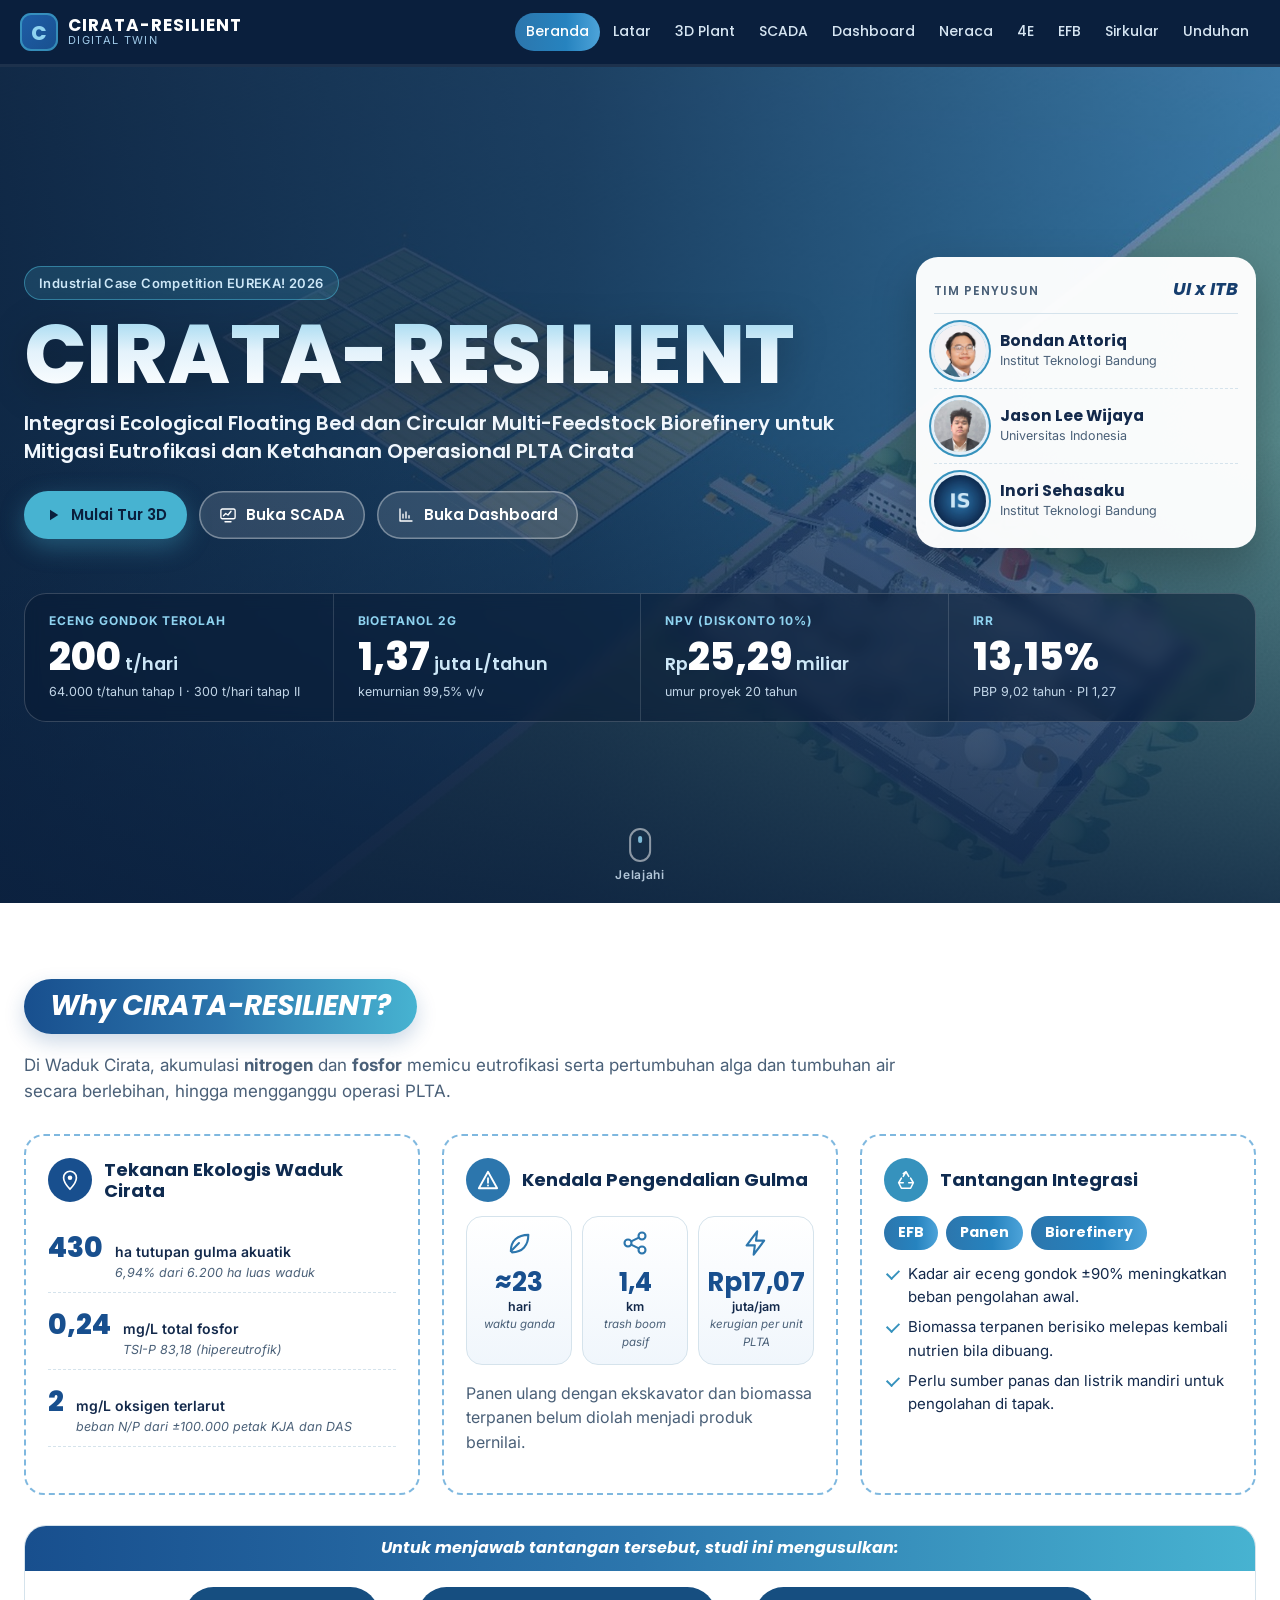
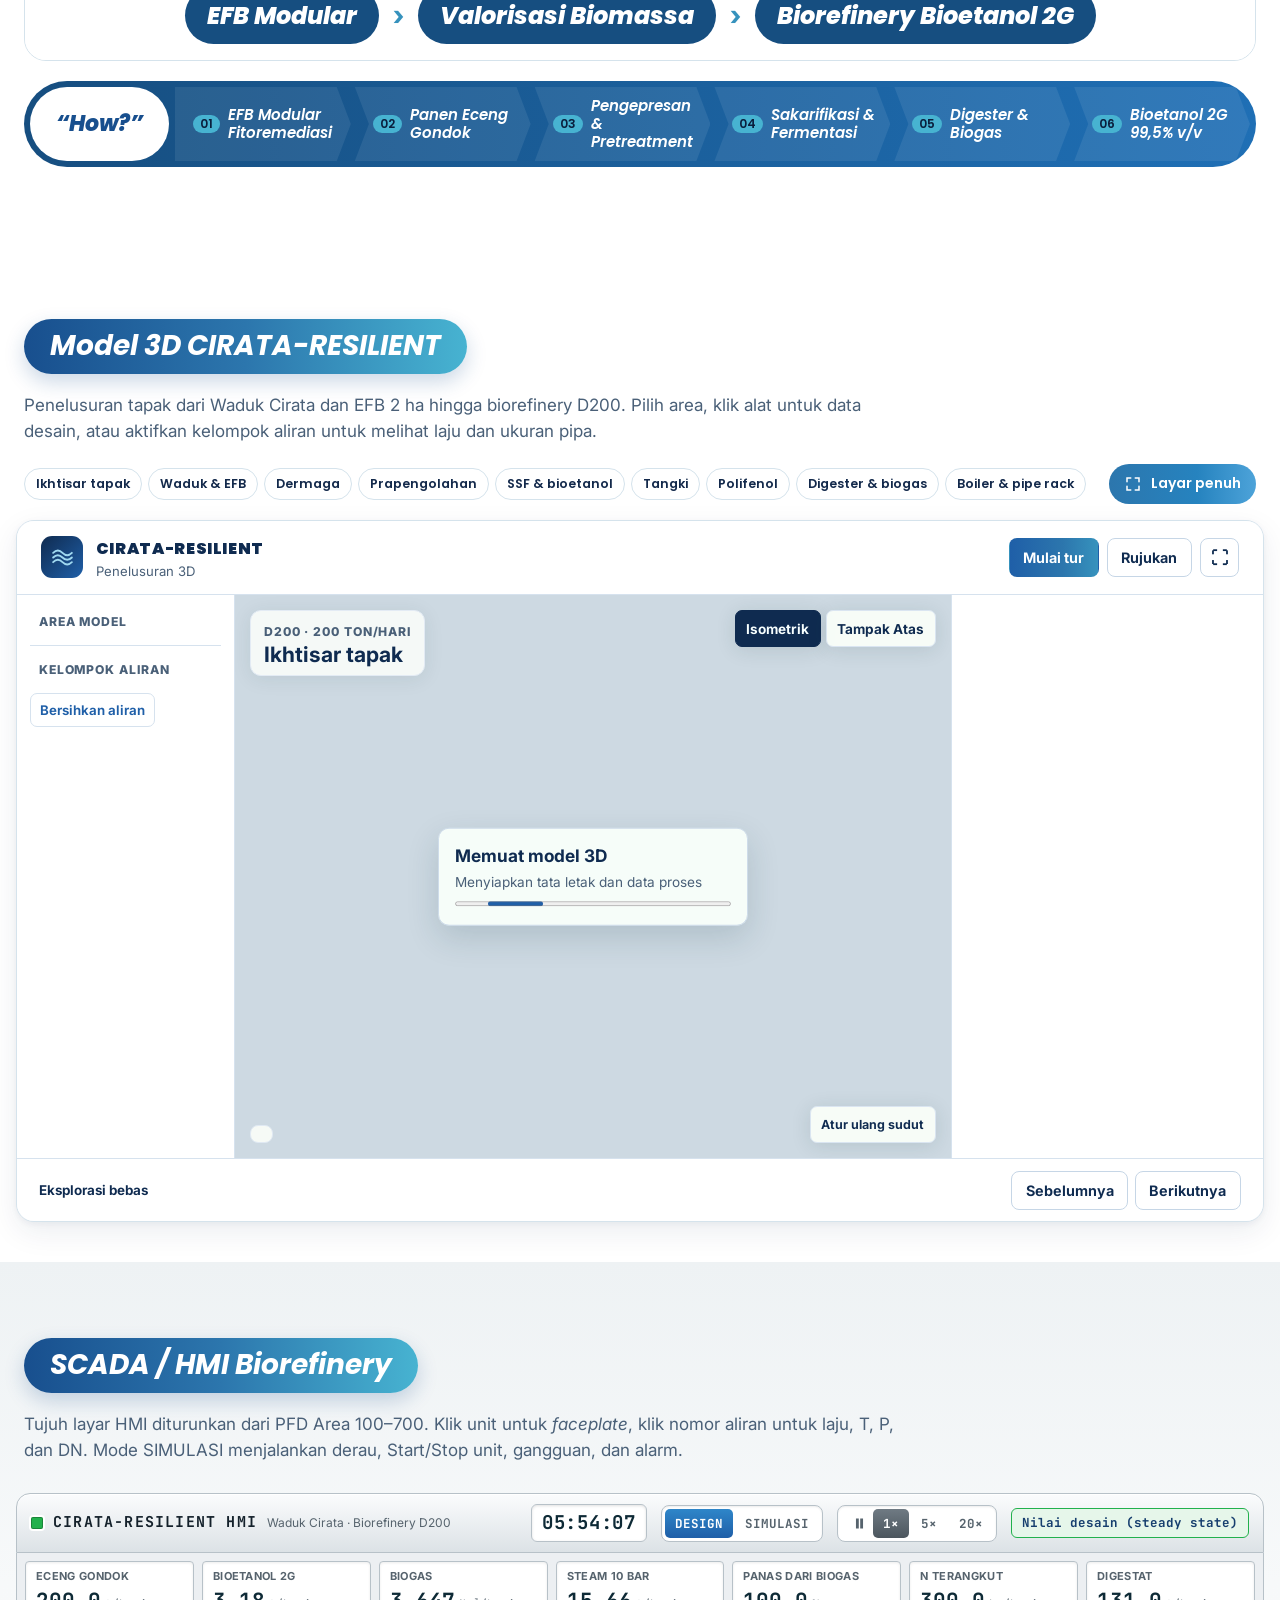
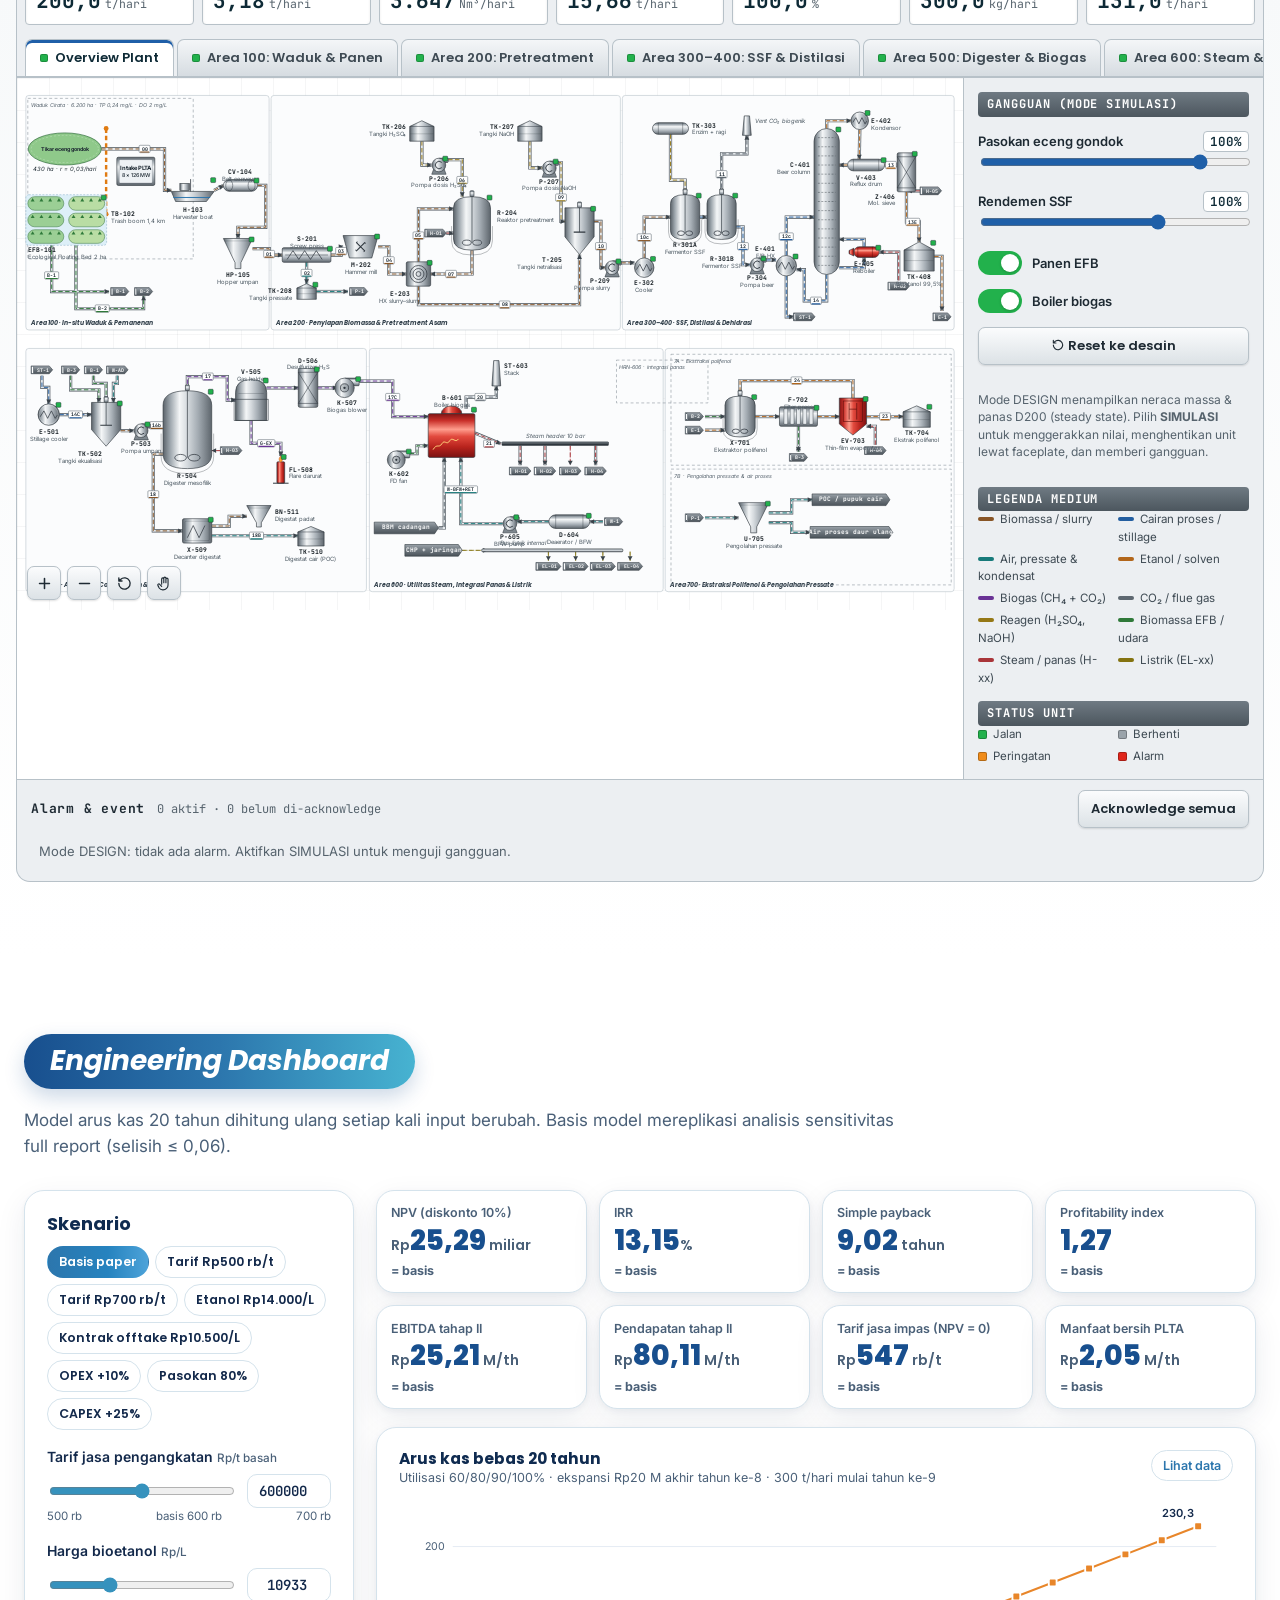
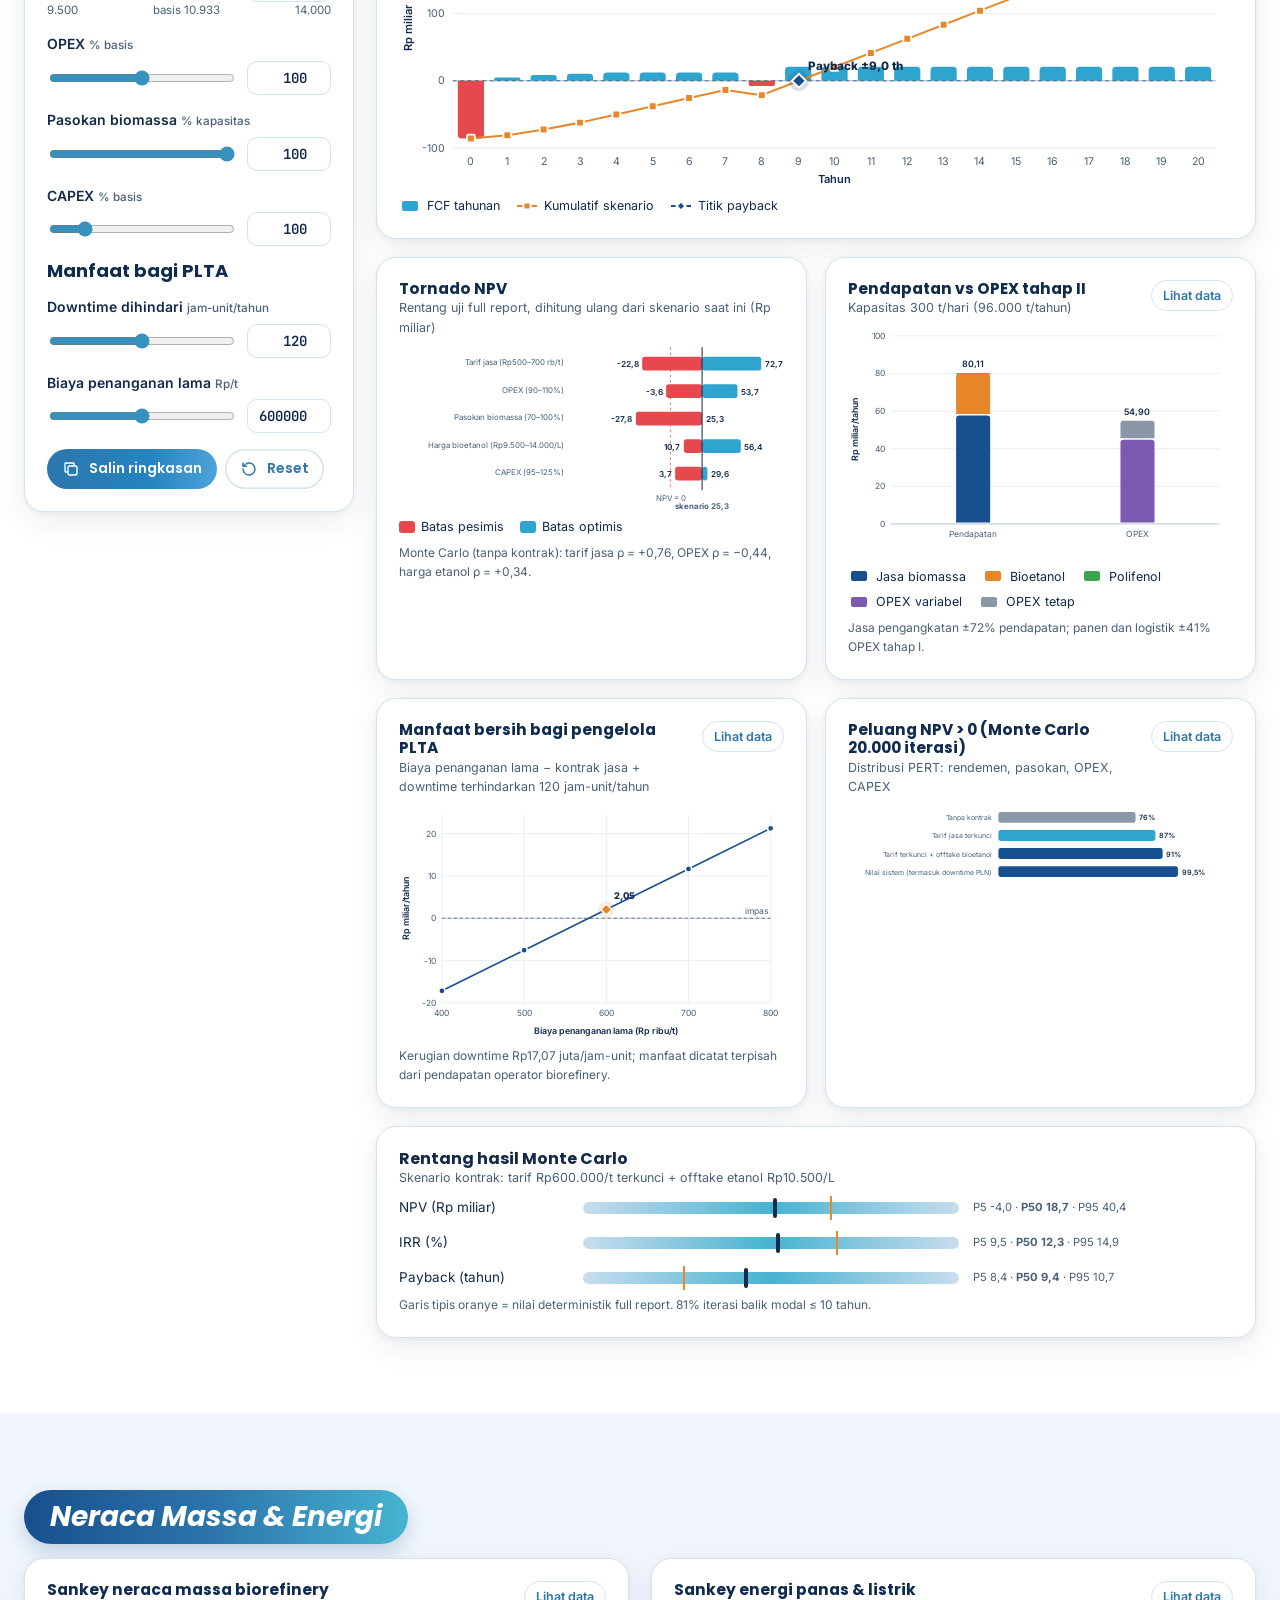
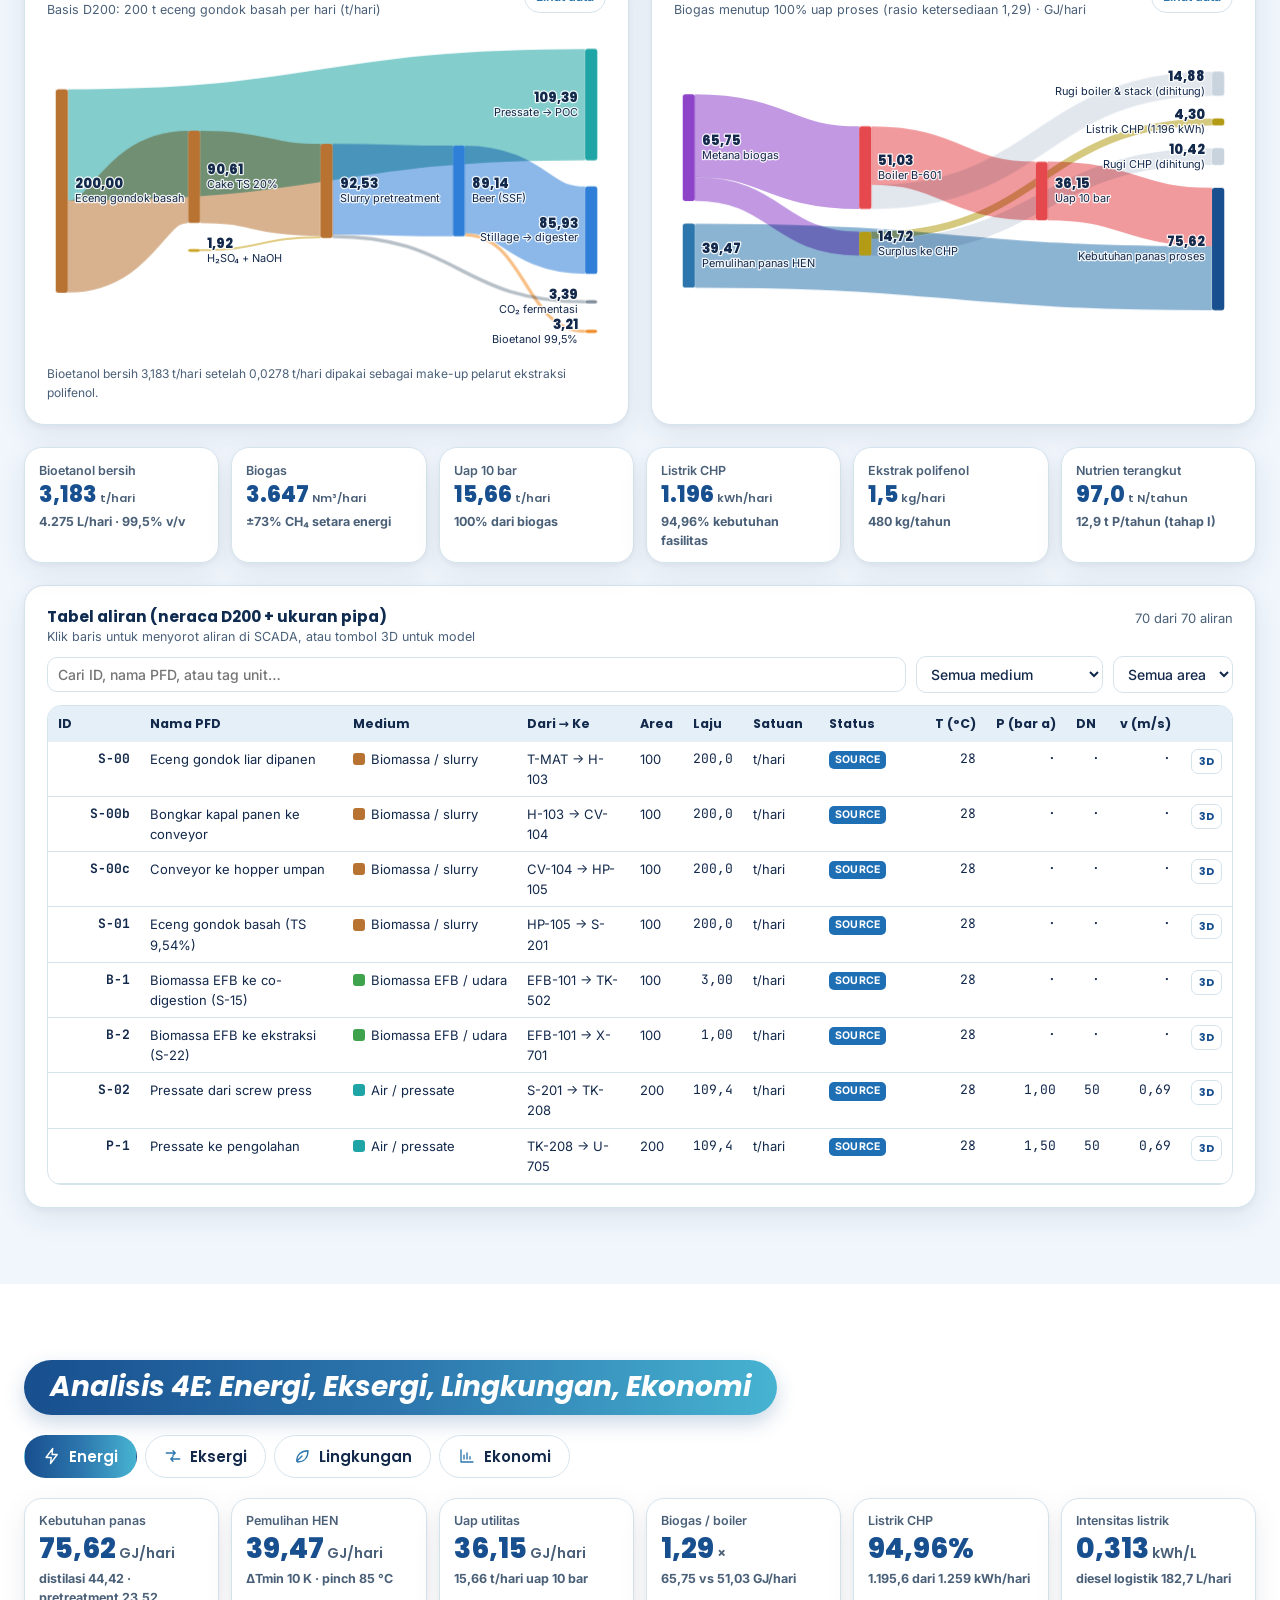
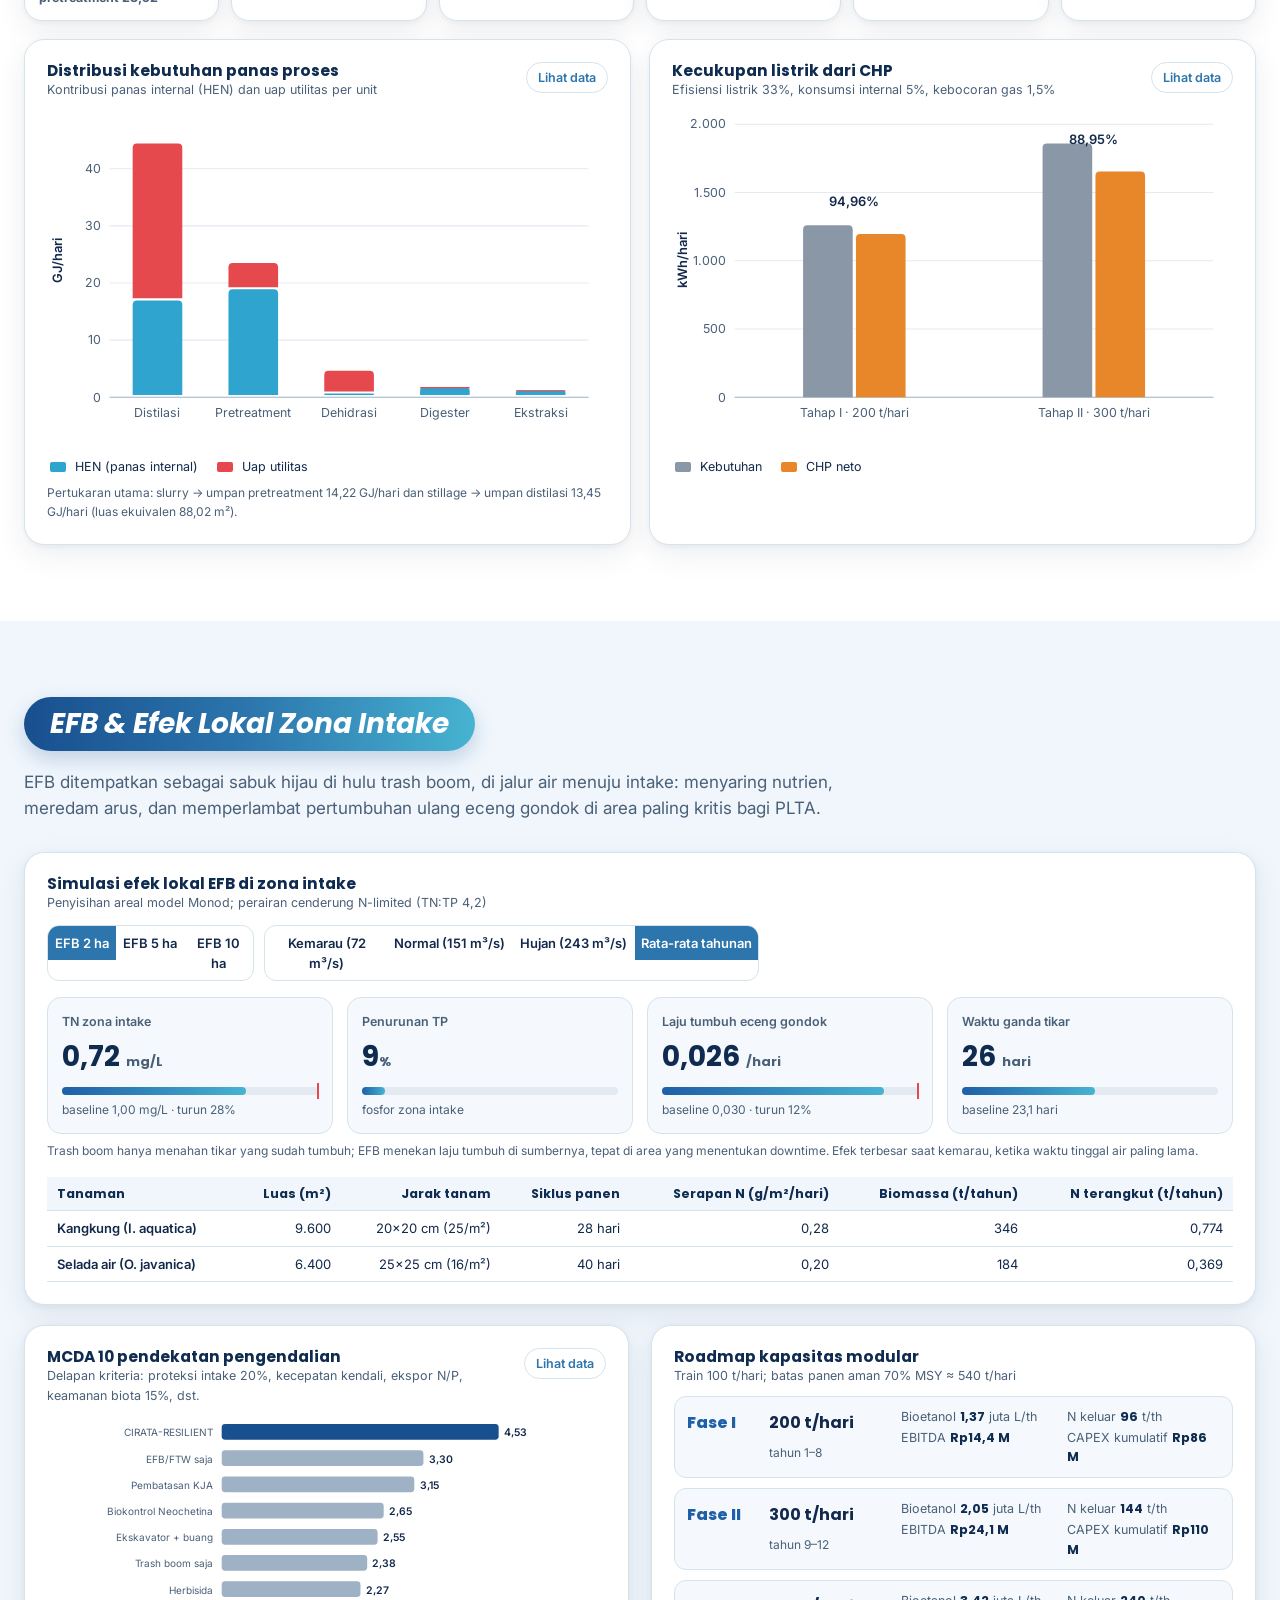
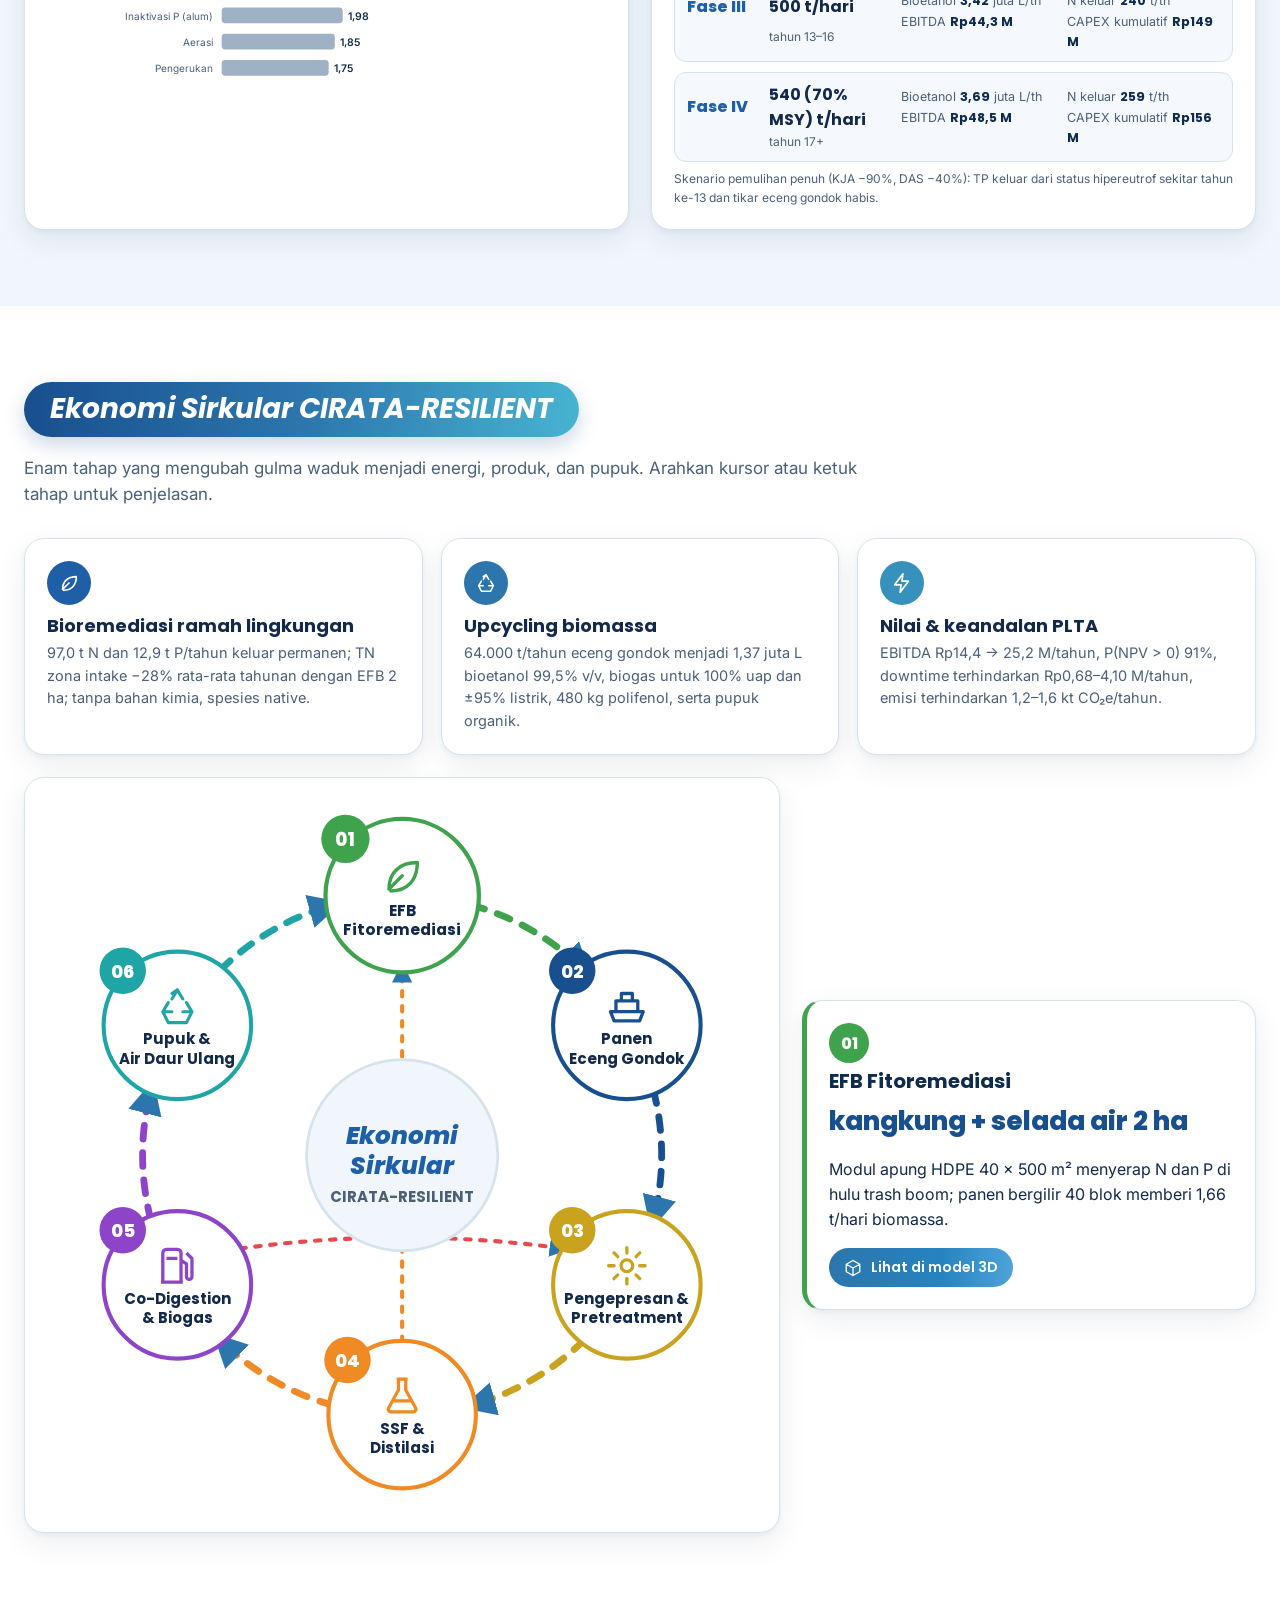
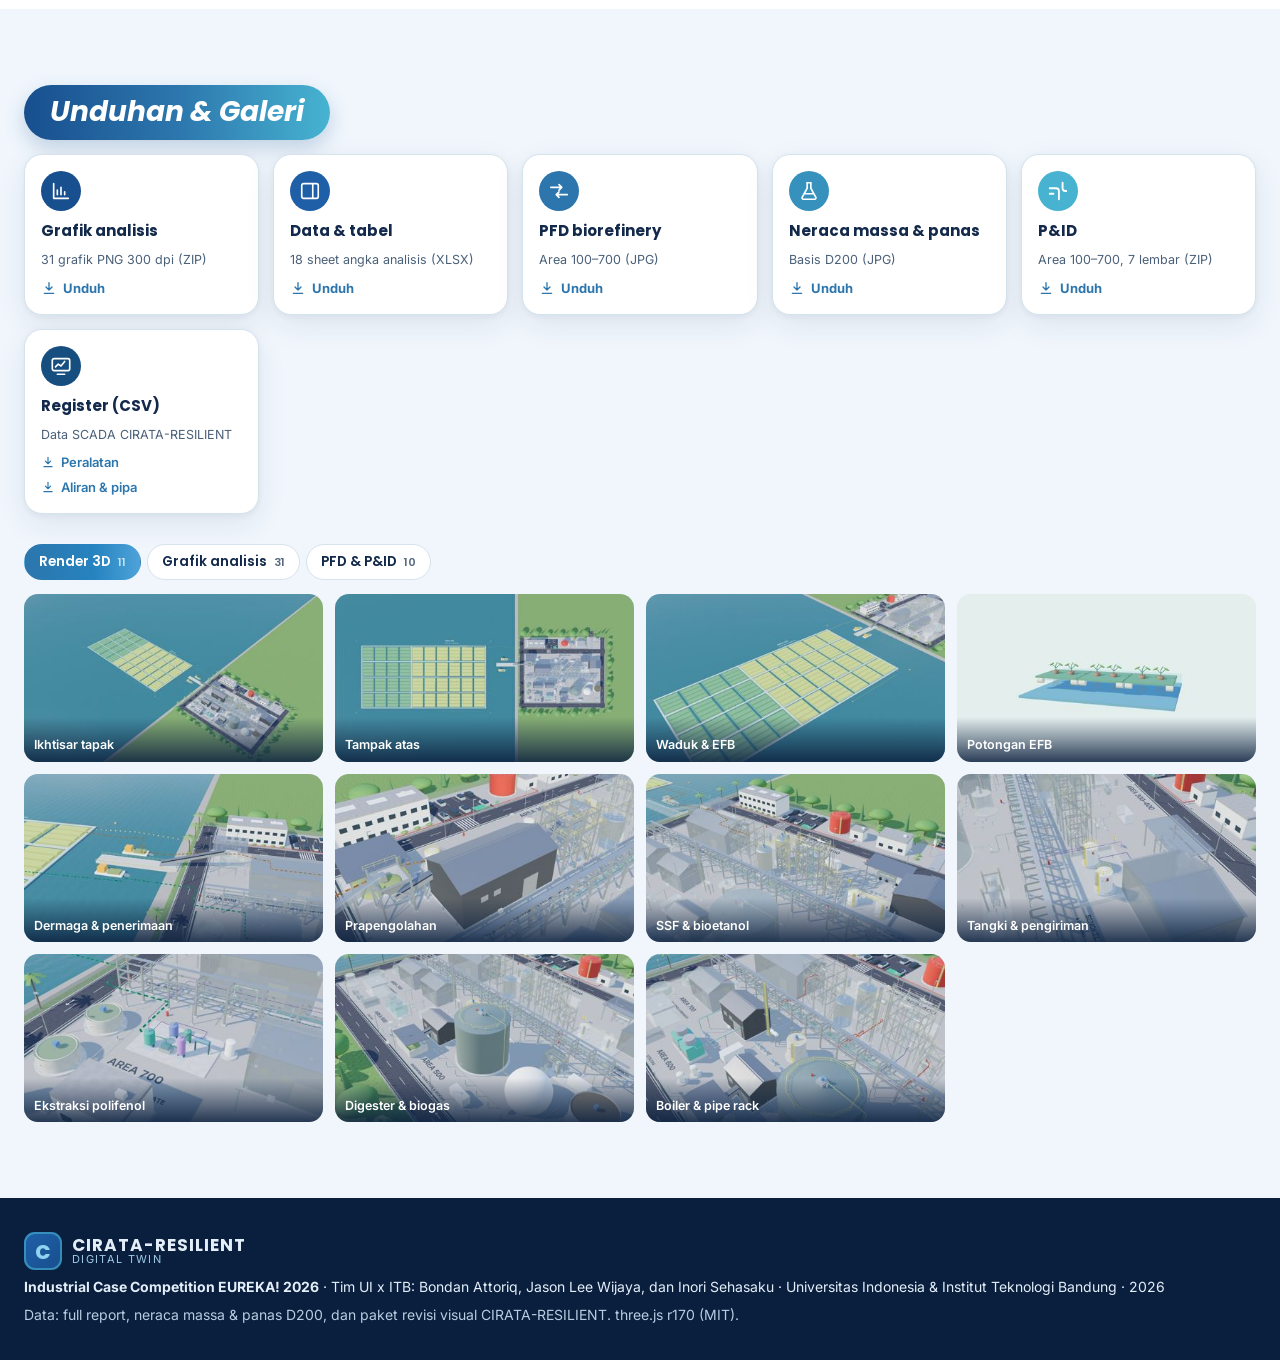
==== cirata-site/index.html @ 8a0edbc7 "Situs CIRATA-RESILIENT (EUREKA! 2026): tema biru, viewer 3D v7, SCADA biorefinery, dashboard TEA Co-" ====
<!DOCTYPE html>
<html lang="id">
<head>
<meta charset="utf-8">
<meta name="viewport" content="width=device-width, initial-scale=1, viewport-fit=cover">
<title>CIRATA-RESILIENT Digital Twin · EFB &amp; Biorefinery Waduk Cirata</title>
<meta name="description" content="CIRATA-RESILIENT: Ecological Floating Bed dan Circular Multi-Feedstock Biorefinery untuk mitigasi eutrofikasi dan ketahanan operasional PLTA Cirata. Model 3D, SCADA/HMI, dan Engineering Dashboard. Industrial Case Competition EUREKA! 2026.">
<meta name="theme-color" content="#0F2B50">
<meta property="og:type" content="website">
<meta property="og:title" content="CIRATA-RESILIENT Digital Twin">
<meta property="og:description" content="EFB 2 ha + biorefinery 200 t/hari eceng gondok: bioetanol 1,37 juta L/tahun, NPV Rp25,29 miliar, IRR 13,15%. Industrial Case Competition EUREKA! 2026.">
<meta property="og:image" content="assets/img/og.jpg">
<meta name="twitter:card" content="summary_large_image">
<link rel="icon" href="data:image/svg+xml,%3Csvg xmlns='http://www.w3.org/2000/svg' viewBox='0 0 64 64'%3E%3Crect width='64' height='64' rx='14' fill='%230F2B50'/%3E%3Cpath d='M12 26c7-7 13-7 20 0s13 7 20 0M12 38c7-7 13-7 20 0s13 7 20 0' fill='none' stroke='%2347B3D1' stroke-width='5' stroke-linecap='round'/%3E%3C/svg%3E">
<link rel="preconnect" href="https://fonts.googleapis.com">
<link rel="preconnect" href="https://fonts.gstatic.com" crossorigin>
<link rel="stylesheet" href="https://fonts.googleapis.com/css2?family=Inter:wght@400;500;600;700&family=JetBrains+Mono:wght@400;600;700&family=Poppins:ital,wght@0,500;0,600;0,700;0,800;1,600;1,700;1,800&display=swap">
<link rel="preload" as="image" href="assets/img/hero.jpg" fetchpriority="high">
<link rel="stylesheet" href="assets/css/style.css">
<script type="module" src="assets/js/main.js"></script>
</head>
<body>
<svg width="0" height="0" style="position:absolute" aria-hidden="true">
  <defs>
    <linearGradient id="gHead" x1="0" x2="1"><stop offset="0" stop-color="#184F8E"/><stop offset=".5" stop-color="#2C76AD"/><stop offset="1" stop-color="#47B3D1"/></linearGradient>
  </defs>
  <symbol id="i-play" viewBox="0 0 24 24"><path d="M8 5v14l11-7z" fill="currentColor"/></symbol>
  <symbol id="i-pause" viewBox="0 0 24 24"><path d="M7 5h4v14H7zM13 5h4v14h-4z" fill="currentColor"/></symbol>
  <symbol id="i-prev" viewBox="0 0 24 24"><path d="M15 5l-7 7 7 7" fill="none" stroke="currentColor" stroke-width="2.4" stroke-linecap="round" stroke-linejoin="round"/></symbol>
  <symbol id="i-next" viewBox="0 0 24 24"><path d="M9 5l7 7-7 7" fill="none" stroke="currentColor" stroke-width="2.4" stroke-linecap="round" stroke-linejoin="round"/></symbol>
  <symbol id="i-cube" viewBox="0 0 24 24"><path d="M12 2l9 5v10l-9 5-9-5V7zM3 7l9 5 9-5M12 12v10" fill="none" stroke="currentColor" stroke-width="1.8" stroke-linejoin="round"/></symbol>
  <symbol id="i-top" viewBox="0 0 24 24"><rect x="4" y="4" width="16" height="16" rx="2" fill="none" stroke="currentColor" stroke-width="1.8"/><path d="M4 12h16M12 4v16" stroke="currentColor" stroke-width="1.4"/></symbol>
  <symbol id="i-tag" viewBox="0 0 24 24"><path d="M3 12V4h8l10 10-8 8z" fill="none" stroke="currentColor" stroke-width="1.8" stroke-linejoin="round"/><circle cx="7.5" cy="8.5" r="1.6" fill="currentColor"/></symbol>
  <symbol id="i-map" viewBox="0 0 24 24"><path d="M3 6l6-2 6 2 6-2v14l-6 2-6-2-6 2z M9 4v14M15 6v14" fill="none" stroke="currentColor" stroke-width="1.8" stroke-linejoin="round"/></symbol>
  <symbol id="i-cloud" viewBox="0 0 24 24"><path d="M7 18h10a4 4 0 0 0 .6-8A6 6 0 0 0 6 9.5 4.3 4.3 0 0 0 7 18z" fill="none" stroke="currentColor" stroke-width="1.8" stroke-linejoin="round"/></symbol>
  <symbol id="i-flow" viewBox="0 0 24 24"><path d="M3 8h12m0 0-3-3m3 3-3 3M21 16H9m0 0 3-3m-3 3 3 3" fill="none" stroke="currentColor" stroke-width="1.8" stroke-linecap="round" stroke-linejoin="round"/></symbol>
  <symbol id="i-rotate" viewBox="0 0 24 24"><path d="M20 12a8 8 0 1 1-3-6.2M20 4v5h-5" fill="none" stroke="currentColor" stroke-width="1.8" stroke-linecap="round" stroke-linejoin="round"/></symbol>
  <symbol id="i-orbit" viewBox="0 0 24 24"><ellipse cx="12" cy="12" rx="10" ry="4.5" fill="none" stroke="currentColor" stroke-width="1.6"/><circle cx="12" cy="12" r="3" fill="currentColor"/></symbol>
  <symbol id="i-present" viewBox="0 0 24 24"><rect x="3" y="4" width="18" height="12" rx="1.5" fill="none" stroke="currentColor" stroke-width="1.8"/><path d="M12 16v4M8 20h8" stroke="currentColor" stroke-width="1.8" stroke-linecap="round"/></symbol>
  <symbol id="i-full" viewBox="0 0 24 24"><path d="M4 9V4h5M20 9V4h-5M4 15v5h5M20 15v5h-5" fill="none" stroke="currentColor" stroke-width="2" stroke-linecap="round"/></symbol>
  <symbol id="i-camera" viewBox="0 0 24 24"><path d="M4 8h3l2-3h6l2 3h3v11H4z" fill="none" stroke="currentColor" stroke-width="1.8" stroke-linejoin="round"/><circle cx="12" cy="13" r="3.5" fill="none" stroke="currentColor" stroke-width="1.8"/></symbol>
  <symbol id="i-help" viewBox="0 0 24 24"><circle cx="12" cy="12" r="9.5" fill="none" stroke="currentColor" stroke-width="1.8"/><path d="M9.5 9.5a2.6 2.6 0 1 1 3.6 2.4c-.8.4-1.1.9-1.1 1.8M12 17h.01" fill="none" stroke="currentColor" stroke-width="2" stroke-linecap="round"/></symbol>
  <symbol id="i-pipe" viewBox="0 0 24 24"><path d="M3 9h7a3 3 0 0 1 3 3v9M3 15h4M17 3v6a3 3 0 0 0 3 3h1" fill="none" stroke="currentColor" stroke-width="2" stroke-linecap="round"/></symbol>
  <symbol id="i-util" viewBox="0 0 24 24"><path d="M14.7 6.3a4 4 0 0 0-5.4 5.2L3 17.8 6.2 21l6.3-6.3a4 4 0 0 0 5.2-5.4l-2.6 2.6-2.5-.6-.6-2.5z" fill="none" stroke="currentColor" stroke-width="1.7" stroke-linejoin="round"/></symbol>
  <symbol id="i-ghost" viewBox="0 0 24 24"><rect x="3" y="9" width="18" height="6" rx="3" fill="none" stroke="currentColor" stroke-width="1.8" stroke-dasharray="3 2.4"/></symbol>
  <symbol id="i-panel" viewBox="0 0 24 24"><rect x="3" y="4" width="18" height="16" rx="2" fill="none" stroke="currentColor" stroke-width="1.8"/><path d="M15 4v16" stroke="currentColor" stroke-width="1.8"/></symbol>
  <symbol id="i-scada" viewBox="0 0 24 24"><rect x="2.5" y="4" width="19" height="13" rx="2" fill="none" stroke="currentColor" stroke-width="1.8"/><path d="M6 13l3-3 3 2 4-5M8 21h8" fill="none" stroke="currentColor" stroke-width="1.8" stroke-linecap="round" stroke-linejoin="round"/></symbol>
  <symbol id="i-close" viewBox="0 0 24 24"><path d="M6 6l12 12M18 6L6 18" stroke="currentColor" stroke-width="2.2" stroke-linecap="round"/></symbol>
  <symbol id="i-plus" viewBox="0 0 24 24"><path d="M12 5v14M5 12h14" stroke="currentColor" stroke-width="2.2" stroke-linecap="round"/></symbol>
  <symbol id="i-minus" viewBox="0 0 24 24"><path d="M5 12h14" stroke="currentColor" stroke-width="2.2" stroke-linecap="round"/></symbol>
  <symbol id="i-reset" viewBox="0 0 24 24"><path d="M4 12a8 8 0 1 0 2.4-5.7L4 8.5M4 4v4.5h4.5" fill="none" stroke="currentColor" stroke-width="1.9" stroke-linecap="round" stroke-linejoin="round"/></symbol>
  <symbol id="i-hand" viewBox="0 0 24 24"><path d="M8 13V5.5a1.5 1.5 0 0 1 3 0V11M11 10V4.5a1.5 1.5 0 0 1 3 0V11M14 10.5V6a1.5 1.5 0 0 1 3 0v8a7 7 0 0 1-7 7h-.5a6 6 0 0 1-5-2.7L2.8 15a1.5 1.5 0 0 1 2.4-1.8L8 16" fill="none" stroke="currentColor" stroke-width="1.6" stroke-linecap="round" stroke-linejoin="round"/></symbol>
  <symbol id="i-down" viewBox="0 0 24 24"><path d="M12 4v11m0 0-4.5-4.5M12 15l4.5-4.5M5 20h14" fill="none" stroke="currentColor" stroke-width="2" stroke-linecap="round" stroke-linejoin="round"/></symbol>
  <symbol id="i-copy" viewBox="0 0 24 24"><rect x="8" y="8" width="12" height="12" rx="2" fill="none" stroke="currentColor" stroke-width="1.8"/><path d="M16 8V5a1 1 0 0 0-1-1H5a1 1 0 0 0-1 1v10a1 1 0 0 0 1 1h3" fill="none" stroke="currentColor" stroke-width="1.8"/></symbol>
  <symbol id="i-trash" viewBox="0 0 24 24"><path d="M4 7h16M9 7V4h6v3M6 7l1 13h10l1-13" fill="none" stroke="currentColor" stroke-width="1.8" stroke-linejoin="round"/></symbol>
  <symbol id="i-flask" viewBox="0 0 24 24"><path d="M9 3h6M10 3v6L4.5 19a1.5 1.5 0 0 0 1.3 2h12.4a1.5 1.5 0 0 0 1.3-2L14 9V3M7 15h10" fill="none" stroke="currentColor" stroke-width="1.8" stroke-linejoin="round"/></symbol>
  <symbol id="i-link" viewBox="0 0 24 24"><circle cx="6" cy="12" r="3" fill="none" stroke="currentColor" stroke-width="1.8"/><circle cx="18" cy="6" r="3" fill="none" stroke="currentColor" stroke-width="1.8"/><circle cx="18" cy="18" r="3" fill="none" stroke="currentColor" stroke-width="1.8"/><path d="M8.7 10.6l6.6-3.2M8.7 13.4l6.6 3.2" stroke="currentColor" stroke-width="1.8"/></symbol>
  <symbol id="i-ship" viewBox="0 0 24 24"><path d="M3 15l2 5h14l2-5zM6 15V9h12v6M9 9V5h6v4" fill="none" stroke="currentColor" stroke-width="1.8" stroke-linejoin="round"/></symbol>
  <symbol id="i-fuel" viewBox="0 0 24 24"><path d="M4 21V5a2 2 0 0 1 2-2h6a2 2 0 0 1 2 2v16M3 21h12M6 8h6M14 9l3 2v7a1.5 1.5 0 0 0 3 0V8l-3-3" fill="none" stroke="currentColor" stroke-width="1.8" stroke-linejoin="round"/></symbol>
  <symbol id="i-factory" viewBox="0 0 24 24"><path d="M3 21V11l5 3V11l5 3V5h3l1 9h4v7z" fill="none" stroke="currentColor" stroke-width="1.8" stroke-linejoin="round"/></symbol>
  <symbol id="i-gear" viewBox="0 0 24 24"><circle cx="12" cy="12" r="3.2" fill="none" stroke="currentColor" stroke-width="1.8"/><path d="M12 2v3M12 19v3M2 12h3M19 12h3M4.9 4.9l2.1 2.1M17 17l2.1 2.1M4.9 19.1 7 17M17 7l2.1-2.1" stroke="currentColor" stroke-width="1.8" stroke-linecap="round"/></symbol>
  <symbol id="i-leaf" viewBox="0 0 24 24"><path d="M5 19c0-9 6-14 15-14 0 9-5 15-14 15M5 19l7-7" fill="none" stroke="currentColor" stroke-width="1.8" stroke-linecap="round" stroke-linejoin="round"/></symbol>
  <symbol id="i-bolt" viewBox="0 0 24 24"><path d="M13 2L4 14h7l-1 8 9-12h-7z" fill="none" stroke="currentColor" stroke-width="1.8" stroke-linejoin="round"/></symbol>
  <symbol id="i-chart" viewBox="0 0 24 24"><path d="M4 20V4M4 20h16M8 16v-5M12 16V8M16 16v-3" stroke="currentColor" stroke-width="1.8" stroke-linecap="round"/></symbol>
  <symbol id="i-brain" viewBox="0 0 24 24"><path d="M9 4a3 3 0 0 0-3 3 3 3 0 0 0-2 5 3 3 0 0 0 2 5 3 3 0 0 0 6 1V5a2 2 0 0 0-3-1zM15 4a3 3 0 0 1 3 3 3 3 0 0 1 2 5 3 3 0 0 1-2 5 3 3 0 0 1-6 1" fill="none" stroke="currentColor" stroke-width="1.6" stroke-linejoin="round"/></symbol>
  <symbol id="i-recycle" viewBox="0 0 24 24"><path d="M7 10l-3 5h5M17 10l3 5h-5M9 5l3-2 3 5M12 21H8M16 21h0M4 15l3 6h10l3-6M12 3l-3 5" fill="none" stroke="currentColor" stroke-width="1.7" stroke-linecap="round" stroke-linejoin="round"/></symbol>
  <symbol id="i-warn" viewBox="0 0 24 24"><path d="M12 3l10 18H2zM12 10v5M12 18h.01" fill="none" stroke="currentColor" stroke-width="2" stroke-linejoin="round" stroke-linecap="round"/></symbol>
  <symbol id="i-check" viewBox="0 0 24 24"><path d="M5 12.5l4.5 4.5L19 7" fill="none" stroke="currentColor" stroke-width="2.4" stroke-linecap="round" stroke-linejoin="round"/></symbol>
  <symbol id="i-pin" viewBox="0 0 24 24"><path d="M12 22s7-7.2 7-12.5A7 7 0 0 0 5 9.5C5 14.8 12 22 12 22z" fill="none" stroke="currentColor" stroke-width="1.8"/><circle cx="12" cy="9.5" r="2.5" fill="currentColor"/></symbol>
</svg>
<div id="pageLoader" class="page-loader" role="status" aria-live="polite">
  <div class="pl-inner">
    <div class="logo-mark big" aria-hidden="true"><span>C</span></div>
    <div class="pl-word">CIRATA-RESILIENT</div>
    <p>Ecological Floating Bed dan Circular Multi-Feedstock Biorefinery untuk Waduk Cirata.</p>
    <div class="pl-bar"><i id="plBar"></i></div>
    <span class="pl-pct" id="plPct">Menyiapkan halaman</span>
  </div>
</div>

<a class="skip" href="#main">Lewati ke konten</a>
<header class="nav" id="nav">
  <div class="nav-in">
    <a class="brand" href="#beranda" aria-label="CIRATA-RESILIENT, ke beranda"><span class="logo-mark" aria-hidden="true"><span>C</span></span><span class="brand-t"><b>CIRATA-RESILIENT</b><small>Digital Twin</small></span></a>
    <button class="nav-burger" id="navBurger" aria-label="Buka menu navigasi" aria-expanded="false" aria-controls="navLinks"><span></span><span></span><span></span></button>
    <nav id="navLinks" class="nav-links" aria-label="Navigasi utama">
      <a href="#beranda">Beranda</a><a href="#latar">Latar</a><a href="#plant3d">3D Plant</a><a href="#scada">SCADA</a><a href="#dashboard">Dashboard</a>
      <a href="#neraca">Neraca</a><a href="#analisis4e">4E</a><a href="#efb">EFB</a><a href="#sirkular">Sirkular</a><a href="#unduhan">Unduhan</a>
    </nav>
  </div>
  <div class="nav-progress" aria-hidden="true"><i id="scrollBar"></i></div>
</header>

<main id="main">
<section id="beranda" class="hero">
  <div class="hero-bg" aria-hidden="true"></div>
  <div class="wrap hero-in">
    <div class="hero-main">
      <div class="hero-copy">
        <span class="pill-badge">Industrial Case Competition EUREKA! 2026</span>
        <h1 class="hero-title">CIRATA-RESILIENT</h1>
        <p class="hero-sub">Integrasi Ecological Floating Bed dan Circular Multi-Feedstock Biorefinery untuk Mitigasi Eutrofikasi dan Ketahanan Operasional PLTA Cirata</p>
        <div class="hero-cta">
          <button class="btn btn-lime" data-act="tour"><svg><use href="#i-play"/></svg>Mulai Tur 3D</button>
          <button class="btn btn-glass" data-act="scada"><svg><use href="#i-scada"/></svg>Buka SCADA</button>
          <button class="btn btn-glass" data-act="dash"><svg><use href="#i-chart"/></svg>Buka Dashboard</button>
        </div>
      </div>
      <aside class="team-card" aria-label="Tim penyusun">
        <div class="team-title"><span>Tim penyusun</span><b>UI x ITB</b></div>
        <ul class="team-row">
          <li><img src="assets/img/team/bondan.jpg" alt="Foto Bondan Attoriq" width="52" height="52"><div><b>Bondan Attoriq</b><span>Institut Teknologi Bandung</span></div></li>
          <li><img src="assets/img/team/jason.jpg" alt="Foto Jason Lee Wijaya" width="52" height="52"><div><b>Jason Lee Wijaya</b><span>Universitas Indonesia</span></div></li>
          <li><img src="assets/img/team/inori.jpg" alt="Inisial Inori Sehasaku" width="52" height="52"><div><b>Inori Sehasaku</b><span>Institut Teknologi Bandung</span></div></li>
        </ul>
      </aside>
    </div>
    <div class="hero-kpis" role="list" aria-label="Kinerja utama">
      <div class="kpi-big" role="listitem"><span class="kl">Eceng gondok terolah</span><b><span data-count="200" data-dec="0">200</span><em> t/hari</em></b><small>64.000 t/tahun tahap I · 300 t/hari tahap II</small></div>
      <div class="kpi-big" role="listitem"><span class="kl">Bioetanol 2G</span><b><span data-count="1.37" data-dec="2">1,37</span><em> juta L/tahun</em></b><small>kemurnian 99,5% v/v</small></div>
      <div class="kpi-big" role="listitem"><span class="kl">NPV (diskonto 10%)</span><b><em>Rp</em><span data-count="25.29" data-dec="2">25,29</span><em> miliar</em></b><small>umur proyek 20 tahun</small></div>
      <div class="kpi-big" role="listitem"><span class="kl">IRR</span><b><span data-count="13.15" data-dec="2" data-suffix="%">13,15%</span></b><small>PBP 9,02 tahun · PI 1,27</small></div>
    </div>
  </div>
  <a class="hero-scroll" href="#latar" aria-label="Gulir ke bagian Latar"><i aria-hidden="true"></i>Jelajahi</a>
</section>

<section id="latar" class="sec">
  <div class="wrap">
    <h2 class="sec-pill reveal">Why CIRATA-RESILIENT?</h2>
    <p class="sec-lead reveal">Di Waduk Cirata, akumulasi <b>nitrogen</b> dan <b>fosfor</b> memicu eutrofikasi serta pertumbuhan alga dan tumbuhan air secara berlebihan, hingga mengganggu operasi PLTA.</p>
    <div class="grid3">
      <article class="card frame reveal">
        <div class="card-h"><span class="ico-c" style="--c:#184F8E"><svg><use href="#i-pin"/></svg></span><h3>Tekanan Ekologis Waduk Cirata</h3></div>
        <div class="stat-l"><b data-count="430" data-dec="0">430</b><span>ha tutupan gulma akuatik</span><small>6,94% dari 6.200 ha luas waduk</small></div>
        <div class="stat-l"><b data-count="0.24" data-dec="2">0,24</b><span>mg/L total fosfor</span><small>TSI-P 83,18 (hipereutrofik)</small></div>
        <div class="stat-l"><b data-count="2" data-dec="0">2</b><span>mg/L oksigen terlarut</span><small>beban N/P dari ±100.000 petak KJA dan DAS</small></div>
      </article>
      <article class="card frame reveal">
        <div class="card-h"><span class="ico-c" style="--c:#2C76AD"><svg><use href="#i-warn"/></svg></span><h3>Kendala Pengendalian Gulma</h3></div>
        <div class="opp-row">
          <div class="opp"><svg><use href="#i-leaf"/></svg><b>≈23</b><span>hari</span><small>waktu ganda</small></div>
          <div class="opp"><svg><use href="#i-link"/></svg><b>1,4</b><span>km</span><small>trash boom pasif</small></div>
          <div class="opp"><svg><use href="#i-bolt"/></svg><b>Rp17,07</b><span>juta/jam</span><small>kerugian per unit PLTA</small></div>
        </div>
        <p class="muted">Panen ulang dengan ekskavator dan biomassa terpanen belum diolah menjadi produk bernilai.</p>
      </article>
      <article class="card frame reveal">
        <div class="card-h"><span class="ico-c" style="--c:#3692BD"><svg><use href="#i-recycle"/></svg></span><h3>Tantangan Integrasi</h3></div>
        <div class="chal-row"><span class="chal">EFB</span><span class="chal">Panen</span><span class="chal">Biorefinery</span></div>
        <ul class="ticks"><li>Kadar air eceng gondok ±90% meningkatkan beban pengolahan awal.</li><li>Biomassa terpanen berisiko melepas kembali nutrien bila dibuang.</li><li>Perlu sumber panas dan listrik mandiri untuk pengolahan di tapak.</li></ul>
      </article>
    </div>
    <div class="propose reveal">
      <div class="propose-h">Untuk menjawab tantangan tersebut, studi ini mengusulkan:</div>
      <div class="propose-row"><span class="pp">EFB Modular</span><i aria-hidden="true">›</i><span class="pp">Valorisasi Biomassa</span><i aria-hidden="true">›</i><span class="pp">Biorefinery Bioetanol 2G</span></div>
    </div>
    <div class="how reveal" aria-label="Alur proses, klik untuk membuka area pada model 3D">
      <div class="how-lead">“How?”</div>
      <ol class="how-steps">
        <li><button data-place="efb"><span>01</span>EFB Modular Fitoremediasi</button></li>
        <li><button data-place="harvest"><span>02</span>Panen Eceng Gondok</button></li>
        <li><button data-place="prep"><span>03</span>Pengepresan &amp; Pretreatment</button></li>
        <li><button data-place="ssf"><span>04</span>Sakarifikasi &amp; Fermentasi</button></li>
        <li><button data-place="ad"><span>05</span>Digester &amp; Biogas</button></li>
        <li><button data-place="tank"><span>06</span>Bioetanol 2G 99,5% v/v</button></li>
      </ol>
    </div>
  </div>
</section>

<section id="plant3d" class="sec sec-3d">
  <div class="wrap">
    <h2 class="sec-pill reveal">Model 3D CIRATA-RESILIENT</h2>
    <p class="sec-lead reveal">Penelusuran tapak dari Waduk Cirata dan EFB 2 ha hingga biorefinery D200. Pilih area, klik alat untuk data desain, atau aktifkan kelompok aliran untuk melihat laju dan ukuran pipa.</p>
    <div class="v3-bar reveal"><div class="v3-chips" id="v3Chips"></div><a class="btn btn-teal sm" href="viewer3d/" target="_blank" rel="noopener"><svg><use href="#i-full"/></svg>Layar penuh</a></div>
  </div>
  <div class="v3-frame" id="v3Frame">
    <div class="v3-poster" id="v3Poster"><img src="assets/img/render/site.jpg" alt="Pratinjau model 3D CIRATA-RESILIENT" loading="lazy"><div><b>Model 3D CIRATA-RESILIENT</b><span>±6,4 MB · dimuat saat bagian ini mendekati layar</span><button class="btn btn-lime sm" id="v3Load"><svg><use href="#i-cube"/></svg>Muat sekarang</button></div></div>
  </div>
</section>

<section id="scada" class="sec sec-scada">
  <div class="wrap">
    <h2 class="sec-pill reveal">SCADA / HMI Biorefinery</h2>
    <p class="sec-lead reveal">Tujuh layar HMI diturunkan dari PFD Area 100–700. Klik unit untuk <i>faceplate</i>, klik nomor aliran untuk laju, T, P, dan DN. Mode SIMULASI menjalankan derau, Start/Stop unit, gangguan, dan alarm.</p>
  </div>
  <div class="scada" id="scadaApp">
    <div class="sc-head">
      <div class="sc-brand"><span class="sc-dot"></span><b>CIRATA-RESILIENT HMI</b><small>Waduk Cirata · Biorefinery D200</small></div>
      <div class="sc-clock" id="scClock" aria-label="Jam simulasi">--:--:--</div>
      <div class="sc-modes" role="radiogroup" aria-label="Mode HMI"><button role="radio" aria-checked="true" data-mode="design">DESIGN</button><button role="radio" aria-checked="false" data-mode="sim">SIMULASI</button></div>
      <div class="sc-speed" role="group" aria-label="Kecepatan simulasi"><button id="scPause" aria-label="Jeda simulasi" class="sc-ib"><svg><use href="#i-pause"/></svg></button><button data-speed="1" aria-pressed="true">1×</button><button data-speed="5" aria-pressed="false">5×</button><button data-speed="20" aria-pressed="false">20×</button></div>
      <span class="sc-modelabel" id="scModeLabel">Nilai desain (steady state)</span>
    </div>
    <div class="sc-kpi" id="scKpi" aria-live="off"></div>
    <div class="sc-tabs" id="scTabs" role="tablist" aria-label="Layar HMI"></div>
    <div class="sc-main">
      <div class="sc-screen" id="scScreen">
        <svg id="scSvg" viewBox="0 0 1920 1080" preserveAspectRatio="xMidYMid meet" role="img" aria-label="Diagram HMI"></svg>
        <div class="sc-zoom">
          <button class="sc-ib" data-z="in" aria-label="Perbesar"><svg><use href="#i-plus"/></svg></button><button class="sc-ib" data-z="out" aria-label="Perkecil"><svg><use href="#i-minus"/></svg></button>
          <button class="sc-ib" data-z="reset" aria-label="Reset zoom"><svg><use href="#i-reset"/></svg></button><button class="sc-ib" data-z="pan" aria-label="Mode geser dan cubit (sentuh)" aria-pressed="false"><svg><use href="#i-hand"/></svg></button>
        </div>
        <div class="sc-pop" id="scPop" role="dialog" aria-label="Detail aliran" hidden></div>
        <div class="sc-face" id="scFace" role="dialog" aria-label="Faceplate unit" hidden></div>
      </div>
      <aside class="sc-side" id="scSide" aria-label="Panel gangguan simulasi"></aside>
    </div>
    <div class="sc-alarms" id="scAlarms">
      <div class="sa-head"><b>Alarm &amp; event</b><span id="scAlarmCount" class="sa-count">0 aktif</span><button class="sc-btn" id="scAckAll">Acknowledge semua</button></div>
      <ol class="sa-list" id="scAlarmList" aria-live="polite"></ol>
    </div>
  </div>
</section>

<section id="dashboard" class="sec">
  <div class="wrap">
    <h2 class="sec-pill reveal">Engineering Dashboard</h2>
    <p class="sec-lead reveal">Model arus kas 20 tahun dihitung ulang setiap kali input berubah. Basis model mereplikasi analisis sensitivitas full report (selisih ≤ 0,06).</p>
    <div class="dash" id="dash">
      <aside class="card dash-in" aria-label="Input skenario">
        <h3 class="h-sm">Skenario</h3>
        <div class="presets" id="dPresets" role="group" aria-label="Preset skenario"></div>
        <div class="field"><label for="dTarif">Tarif jasa pengangkatan <small>Rp/t basah</small></label><div class="frow"><input type="range" id="dTarif" min="500000" max="700000" step="10000" value="600000"><input type="number" id="dTarifN" min="500000" max="700000" step="10000" value="600000" aria-label="Tarif jasa"></div><div class="fscale"><span>500 rb</span><span>basis 600 rb</span><span>700 rb</span></div></div>
        <div class="field"><label for="dEth">Harga bioetanol <small>Rp/L</small></label><div class="frow"><input type="range" id="dEth" min="9500" max="14000" step="100" value="10933"><input type="number" id="dEthN" min="9500" max="14000" step="100" value="10933" aria-label="Harga bioetanol"></div><div class="fscale"><span>9.500</span><span>basis 10.933</span><span>14.000</span></div></div>
        <div class="field"><label for="dOpex">OPEX <small>% basis</small></label><div class="frow"><input type="range" id="dOpex" min="90" max="110" step="1" value="100"><input type="number" id="dOpexN" min="90" max="110" step="1" value="100" aria-label="OPEX persen"></div></div>
        <div class="field"><label for="dSupply">Pasokan biomassa <small>% kapasitas</small></label><div class="frow"><input type="range" id="dSupply" min="70" max="100" step="1" value="100"><input type="number" id="dSupplyN" min="70" max="100" step="1" value="100" aria-label="Pasokan biomassa"></div></div>
        <div class="field"><label for="dCapex">CAPEX <small>% basis</small></label><div class="frow"><input type="range" id="dCapex" min="95" max="125" step="1" value="100"><input type="number" id="dCapexN" min="95" max="125" step="1" value="100" aria-label="CAPEX persen"></div></div>
        <h3 class="h-sm" style="margin-top:14px">Manfaat bagi PLTA</h3>
        <div class="field"><label for="dDt">Downtime dihindari <small>jam-unit/tahun</small></label><div class="frow"><input type="range" id="dDt" min="0" max="240" step="40" value="120"><input type="number" id="dDtN" min="0" max="240" step="40" value="120" aria-label="Downtime dihindari"></div></div>
        <div class="field"><label for="dOld">Biaya penanganan lama <small>Rp/t</small></label><div class="frow"><input type="range" id="dOld" min="400000" max="800000" step="50000" value="600000"><input type="number" id="dOldN" min="400000" max="800000" step="50000" value="600000" aria-label="Biaya penanganan lama"></div></div>
        <div class="dash-actions"><button class="btn btn-teal sm" id="dCopy"><svg><use href="#i-copy"/></svg>Salin ringkasan</button><button class="btn btn-ghost sm" id="dReset"><svg><use href="#i-reset"/></svg>Reset</button></div>
      </aside>
      <div class="dash-out">
        <div class="kpi-row" id="dKpi" aria-live="polite"></div>
        <div class="dgrid">
          <div class="card wide" id="chCash"></div>
          <div class="card" id="chTornado"></div>
          <div class="card" id="chRevOp"></div>
          <div class="card" id="chPln"></div>
          <div class="card" id="chMc"></div>
          <div class="card wide" id="dMcCard"></div>
        </div>
      </div>
    </div>
  </div>
</section>

<section id="neraca" class="sec sec-mint">
  <div class="wrap">
    <h2 class="sec-pill reveal">Neraca Massa &amp; Energi</h2>
    <div class="grid2"><div class="card reveal" id="sankeyC"></div><div class="card reveal" id="sankeyE"></div></div>
    <div class="t4 reveal" id="t4"></div>
    <div class="card reveal" id="streamTable"></div>
  </div>
</section>

<section id="analisis4e" class="sec">
  <div class="wrap">
    <h2 class="sec-pill reveal">Analisis 4E: Energi, Eksergi, Lingkungan, Ekonomi</h2>
    <div class="e4-tabs" role="tablist" aria-label="Analisis 4E">
      <button role="tab" aria-selected="true" data-e4="energi"><svg><use href="#i-bolt"/></svg>Energi</button>
      <button role="tab" aria-selected="false" data-e4="eksergi"><svg><use href="#i-flow"/></svg>Eksergi</button>
      <button role="tab" aria-selected="false" data-e4="lingkungan"><svg><use href="#i-leaf"/></svg>Lingkungan</button>
      <button role="tab" aria-selected="false" data-e4="ekonomi"><svg><use href="#i-chart"/></svg>Ekonomi</button>
    </div>
    <div class="e4-pane" data-e4p="energi" id="e4Energi"></div>
    <div class="e4-pane" data-e4p="eksergi" id="e4Eksergi" hidden></div>
    <div class="e4-pane" data-e4p="lingkungan" id="e4Ling" hidden></div>
    <div class="e4-pane" data-e4p="ekonomi" id="e4Eko" hidden></div>
  </div>
</section>

<section id="efb" class="sec sec-mint">
  <div class="wrap">
    <h2 class="sec-pill reveal">EFB &amp; Efek Lokal Zona Intake</h2>
    <p class="sec-lead reveal">EFB ditempatkan sebagai sabuk hijau di hulu trash boom, di jalur air menuju intake: menyaring nutrien, meredam arus, dan memperlambat pertumbuhan ulang eceng gondok di area paling kritis bagi PLTA.</p>
    <div class="card reveal" id="efbSim"></div>
    <div class="grid2" style="margin-top:20px"><div class="card reveal" id="mcda"></div><div class="card reveal" id="roadmap"></div></div>
  </div>
</section>

<section id="sirkular" class="sec">
  <div class="wrap">
    <h2 class="sec-pill reveal">Ekonomi Sirkular CIRATA-RESILIENT</h2>
    <p class="sec-lead reveal">Enam tahap yang mengubah gulma waduk menjadi energi, produk, dan pupuk. Arahkan kursor atau ketuk tahap untuk penjelasan.</p>
    <div class="pillars reveal" id="pillars"></div>
    <div class="circ reveal" id="circ"></div>
  </div>
</section>

<section id="unduhan" class="sec sec-mint">
  <div class="wrap">
    <h2 class="sec-pill reveal">Unduhan &amp; Galeri</h2>
    <div class="dl-grid reveal" id="dlGrid"></div>
    <div class="gal-tabs reveal" id="galTabs" role="tablist" aria-label="Galeri"></div>
    <div class="gallery reveal" id="gallery"></div>
  </div>
</section>
</main>

<footer class="foot">
  <div class="wrap foot-in">
    <div class="brand"><span class="logo-mark" aria-hidden="true"><span>C</span></span><span class="brand-t"><b>CIRATA-RESILIENT</b><small>Digital Twin</small></span></div>
    <p><b>Industrial Case Competition EUREKA! 2026</b> · Tim UI x ITB: Bondan Attoriq, Jason Lee Wijaya, dan Inori Sehasaku · Universitas Indonesia &amp; Institut Teknologi Bandung · 2026</p>
    <p class="muted-l">Data: full report, neraca massa &amp; panas D200, dan paket revisi visual CIRATA-RESILIENT. three.js r170 (MIT).</p>
  </div>
</footer>

<div class="lightbox" id="lightbox" role="dialog" aria-modal="true" aria-label="Pratinjau gambar" hidden>
  <button class="lb-x" aria-label="Tutup pratinjau"><svg><use href="#i-close"/></svg></button>
  <button class="lb-p" aria-label="Gambar sebelumnya"><svg><use href="#i-prev"/></svg></button>
  <figure><img alt=""><figcaption></figcaption></figure>
  <button class="lb-n" aria-label="Gambar berikutnya"><svg><use href="#i-next"/></svg></button>
</div>
<div class="toast" id="toast" role="status" aria-live="polite" hidden></div>
</body>
</html>
---- cirata-site/assets/css/style.css ----
/* CIRATA-RESILIENT Digital Twin · tema biru mengikuti pitch deck EUREKA! 2026 */
:root{
  --green-950:#0A1F3D; --green-900:#0F2B50; --green-800:#163E6E; --green-700:#1F5FA8; --green-500:#2C8FC9; --lime-400:#47B3D1;
  --teal-700:#184F8E; --teal-600:#2C76AD; --teal-500:#3692BD; --teal-300:#7FCBE3;
  --mint-50:#F0F6FC; --mint-100:#E4EFF8; --line:#D5E3EC; --ink:#13294B; --muted:#4A6078; --white:#FFFFFF;
  --warn:#E8862A; --alarm:#E5484D; --ok:#22C55E; --frame:#7FB8DF;
  --g-head:linear-gradient(90deg,#184F8E 0%,#2C76AD 50%,#47B3D1 100%);
  --g-chip:linear-gradient(90deg,#2C76AD,#2683BF 60%,#4DA3D9);
  --r:20px; --sh:0 10px 30px rgba(15,43,80,.08),0 2px 6px rgba(15,43,80,.05);
  --f-head:Poppins,system-ui,-apple-system,"Segoe UI",sans-serif; --f-body:Inter,system-ui,-apple-system,"Segoe UI",sans-serif; --f-mono:"JetBrains Mono",ui-monospace,SFMono-Regular,Menlo,Consolas,monospace;
  --nav-h:64px;
  /* SCADA */
  --sc-bg:#0A1A2E; --sc-panel:#10233F; --sc-line:#1E3A5C; --sc-ink:#DDE8F2; --sc-mute:#8FA9C2;
}
*{box-sizing:border-box}
[hidden]{display:none!important}
.anim-off,.anim-off *{animation-play-state:paused!important}
html{scroll-behavior:smooth;scroll-padding-top:calc(var(--nav-h) + 8px);-webkit-text-size-adjust:100%}
body{margin:0;font-family:var(--f-body);color:var(--ink);background:#fff;line-height:1.55;font-size:16px;overflow-x:hidden}
img{max-width:100%;display:block}
svg{flex-shrink:0}
button{font:inherit;color:inherit;cursor:pointer}
a{color:var(--teal-600)}
h1,h2,h3,h4{font-family:var(--f-head);line-height:1.2;margin:0}
:focus-visible{outline:3px solid var(--lime-400);outline-offset:2px;border-radius:6px}
.skip{position:absolute;left:-999px;top:8px;z-index:100;background:#fff;padding:8px 14px;border-radius:8px}
.skip:focus{left:8px}
.wrap{max-width:1400px;margin:0 auto;padding:0 24px}
.hero .wrap{max-width:1480px}
.muted{color:var(--muted)} .muted-l{color:#B7CDE2;font-size:13px}
sub,sup{line-height:0}

/* ---------- loader halaman */
.page-loader{position:fixed;inset:0;z-index:200;display:grid;place-items:center;background:radial-gradient(1200px 600px at 30% 20%,#163E6E,#0A1F3D 70%);color:#fff;transition:opacity .5s,visibility .5s}
.page-loader.done{opacity:0;visibility:hidden}
.pl-inner{text-align:center;max-width:520px;padding:24px}
.pl-word{font-family:var(--f-head);font-weight:800;font-size:clamp(34px,6vw,54px);letter-spacing:.04em;background:linear-gradient(90deg,#8FD3F0,#fff);-webkit-background-clip:text;background-clip:text;color:transparent;margin-top:14px}
.pl-inner p{color:#CFE2F2;margin:8px 0 22px}
.pl-bar{width:min(320px,80vw);height:6px;border-radius:6px;background:rgba(255,255,255,.18);margin:0 auto;overflow:hidden}
.pl-bar i{display:block;height:100%;width:0;background:linear-gradient(90deg,var(--lime-400),var(--teal-300));transition:width .25s}
.pl-pct{display:block;margin-top:10px;font-size:13px;color:#B7CDE2;font-variant-numeric:tabular-nums}
.logo-mark{display:inline-grid;place-items:center;width:38px;height:38px;border-radius:11px;background:linear-gradient(135deg,#1F5FA8,#184F8E);box-shadow:inset 0 0 0 2px rgba(71,179,209,.6)}
.logo-mark span{font-family:var(--f-head);font-weight:800;color:#8FD3F0;font-size:20px;transform:translateY(1px)}
.logo-mark.big{width:72px;height:72px;border-radius:20px}.logo-mark.big span{font-size:40px}

/* ---------- navbar */
.nav{position:sticky;top:0;z-index:50;background:#0A1F3D;color:#fff}
.nav-in{max-width:1440px;margin:0 auto;padding:0 20px;height:var(--nav-h);display:flex;align-items:center;gap:18px}
.brand{display:flex;align-items:center;gap:10px;text-decoration:none;color:inherit}
.brand-t{display:flex;flex-direction:column;line-height:1.05}.brand-t b{font-family:var(--f-head);letter-spacing:.06em;font-size:17px}.brand-t small{font-size:11px;color:#9FC9E8;letter-spacing:.12em;text-transform:uppercase}
.nav-links{display:flex;gap:2px;margin-left:auto;flex-wrap:nowrap}
.nav-links a{color:#D6E5F2;text-decoration:none;font-family:var(--f-head);font-weight:500;font-size:14px;padding:8px 11px;border-radius:999px;white-space:nowrap;transition:background .2s,color .2s}
.nav-links a:hover{background:rgba(255,255,255,.08);color:#fff}
.nav-links a.active{background:var(--g-chip);color:#fff}
.nav-progress{height:3px;background:rgba(255,255,255,.08)}.nav-progress i{display:block;height:100%;width:0;background:linear-gradient(90deg,var(--lime-400),var(--teal-300))}
.nav-burger{display:none;margin-left:auto;background:none;border:0;width:42px;height:42px;padding:9px;flex-direction:column;justify-content:space-between}
.nav-burger span{display:block;height:2px;background:#fff;border-radius:2px}
.nav-glb{display:flex;align-items:center;gap:8px;font-size:12px;color:#CFE2F2;font-variant-numeric:tabular-nums;white-space:nowrap}
.nav-glb[hidden]{display:none}
.nav-glb i{width:60px;height:4px;border-radius:4px;background:rgba(255,255,255,.2);position:relative;overflow:hidden}
.nav-glb i::after{content:"";position:absolute;inset:0;width:var(--p,0%);background:var(--lime-400)}
@media (max-width:1180px){
  .nav-burger{display:flex}
  .nav-links{position:fixed;top:var(--nav-h);left:0;right:0;flex-direction:column;background:#0A1F3D;padding:12px 16px 20px;gap:4px;transform:translateY(-120%);transition:transform .3s;box-shadow:0 20px 40px rgba(0,0,0,.3);max-height:calc(100vh - var(--nav-h));overflow:auto}
  .nav-links.open{transform:none}
  .nav-links a{font-size:16px;padding:12px 14px}
  .nav-glb{order:3}
}

/* ---------- tombol */
.btn{display:inline-flex;align-items:center;gap:9px;border:0;border-radius:999px;padding:12px 20px;font-family:var(--f-head);font-weight:600;font-size:15px;text-decoration:none;transition:transform .15s,box-shadow .2s,background .2s;white-space:nowrap}
.btn svg{width:18px;height:18px}
.btn:hover{transform:translateY(-1px)}
.btn.sm{padding:9px 15px;font-size:14px}
.btn-lime{background:var(--lime-400);color:var(--green-950);box-shadow:0 8px 24px rgba(71,179,209,.35)}
.btn-glass{background:rgba(255,255,255,.12);color:#fff;box-shadow:inset 0 0 0 1.5px rgba(255,255,255,.35)}
.btn-glass:hover{background:rgba(255,255,255,.2)}
.btn-teal{background:var(--g-chip);color:#fff}
.btn-ghost{background:#fff;color:var(--teal-600);box-shadow:inset 0 0 0 1.5px var(--line)}
.btn-mini{border:1.5px solid var(--line);background:#fff;border-radius:999px;font-size:12.5px;font-weight:600;padding:5px 11px;color:var(--teal-600);white-space:nowrap}
.btn-mini:hover{border-color:var(--teal-500)}
.btn-round{width:40px;height:40px;border-radius:50%;border:1.5px solid var(--line);background:#fff;display:grid;place-items:center;color:var(--teal-600)}
.btn-round svg{width:20px;height:20px}

/* ---------- hero */
.hero{position:relative;color:#fff;min-height:calc(100vh - var(--nav-h));display:flex;align-items:center;overflow:hidden;background:#0F2B50}
.hero-bg{position:absolute;inset:0;background:linear-gradient(90deg,rgba(15,43,80,.9) 0%,rgba(15,43,80,.78) 45%,rgba(31,95,168,.5) 100%),url(../img/render/07_oec.jpg) center/cover no-repeat;transform:scale(1.04)}
.hero-bg::after{content:"";position:absolute;inset:0;background:linear-gradient(180deg,rgba(10,31,61,0) 45%,rgba(10,31,61,.8))}
.hero-in{position:relative;width:100%;padding-top:clamp(36px,6vh,72px);padding-bottom:clamp(28px,5vh,56px);display:flex;flex-direction:column;gap:clamp(28px,5vh,52px)}
.hero-main{display:grid;grid-template-columns:minmax(0,1fr) 340px;gap:40px 56px;align-items:center}
.hero-copy{min-width:0}
.pill-badge{display:inline-block;background:rgba(71,179,209,.18);color:#CDE7F7;border:1.5px solid rgba(71,179,209,.55);padding:6px 14px;border-radius:999px;font-size:13px;font-weight:600;letter-spacing:.03em}
.hero-title{display:block;max-width:100%;font-weight:800;font-size:clamp(44px,8.2vw,124px);letter-spacing:.005em;line-height:.95;margin:16px 0 16px;background:linear-gradient(180deg,#9FD8F0 0%,#E3F2FB 45%,#FFFFFF 100%);-webkit-background-clip:text;background-clip:text;color:transparent;filter:drop-shadow(0 6px 18px rgba(0,0,0,.25));width:max-content;padding-right:.04em}
.hero-sub{font-family:var(--f-head);font-weight:600;font-size:clamp(16px,1.55vw,22px);line-height:1.4;max-width:860px;margin:0;color:#F1F7FD}
.hero-cta{display:flex;flex-wrap:wrap;gap:12px;margin-top:26px}
/* tim */
.team-card{background:rgba(255,255,255,.97);color:var(--ink);border-radius:22px;padding:18px 18px 10px;box-shadow:0 18px 44px rgba(0,0,0,.25);width:100%}
.team-title{display:flex;align-items:baseline;justify-content:space-between;gap:10px;padding-bottom:10px;border-bottom:1px solid var(--line);font-family:var(--f-head)}
.team-title span{font-size:12px;letter-spacing:.08em;text-transform:uppercase;color:var(--muted);font-weight:600}.team-title b{font-size:18px;font-style:italic;color:var(--green-800)}
.team-row{list-style:none;margin:0;padding:0}
.team-row li{display:flex;align-items:center;gap:14px;padding:11px 0;border-bottom:1px dashed var(--line)}.team-row li:last-child{border-bottom:0}
.team-row img{width:52px;height:52px;border-radius:50%;object-fit:cover;flex-shrink:0;box-shadow:0 0 0 3px var(--mint-100),0 0 0 5px var(--teal-500)}
.team-row b{display:block;font-family:var(--f-head);font-size:15.5px;line-height:1.25}.team-row span{display:block;font-size:12.5px;color:var(--muted)}
/* strip KPI */
.hero-scroll{position:absolute;left:50%;bottom:18px;transform:translateX(-50%);display:flex;flex-direction:column;align-items:center;gap:4px;color:#CFE2F2;font-size:12px;font-weight:600;letter-spacing:.06em;text-decoration:none;opacity:.85}
.hero-scroll i{width:22px;height:34px;border:2px solid rgba(255,255,255,.6);border-radius:12px;position:relative}
.hero-scroll i::after{content:"";position:absolute;left:50%;top:6px;width:4px;height:7px;margin-left:-2px;border-radius:2px;background:#8FD3F0;animation:scrollDot 1.6s ease-in-out infinite}
@keyframes scrollDot{0%{transform:translateY(0);opacity:1}70%{transform:translateY(12px);opacity:0}100%{opacity:0}}
@media (max-height:760px),(max-width:767px){.hero-scroll{display:none}}
@media (max-width:767px){.kpi-big{padding:14px 16px 16px}.kpi-big .kl{font-size:11px;letter-spacing:.06em}.kpi-big small{font-size:12px}.team-card{padding:14px 14px 6px}}
.hero-kpis{display:grid;grid-template-columns:repeat(4,minmax(0,1fr));background:rgba(9,27,52,.55);border:1.5px solid rgba(255,255,255,.18);border-radius:22px;backdrop-filter:blur(8px);-webkit-backdrop-filter:blur(8px);overflow:hidden}
.kpi-big{padding:18px 24px 20px;min-width:0;position:relative}
.kpi-big+.kpi-big{border-left:1px solid rgba(255,255,255,.14)}
.kpi-big .kl{display:block;font-size:12px;font-weight:700;letter-spacing:.08em;text-transform:uppercase;color:#8FD3F0}
.kpi-big b{display:block;font-family:var(--f-head);font-weight:800;font-size:clamp(28px,3vw,42px);line-height:1.08;color:#fff;margin-top:6px;white-space:nowrap}
.kpi-big b span{display:inline;font:inherit;color:inherit;margin:0}
.kpi-big b em{font-style:normal;font-size:.46em;font-weight:600;color:#CDE7F7;white-space:nowrap}
.kpi-big small{display:block;font-size:12.5px;color:#C2D6E8;margin-top:4px}

/* ---------- section */
.sec{padding:76px 0;position:relative}
.sec-mint{background:var(--mint-50)}
.sec-dark{background:linear-gradient(180deg,#0A1F3D,#0A1A2E 240px)}
.sec-pill{display:inline-block;background:var(--g-head);color:#fff;font-style:italic;font-weight:700;font-size:clamp(20px,2.4vw,28px);padding:10px 26px 11px;border-radius:999px;box-shadow:0 8px 20px rgba(24,79,142,.22);margin-bottom:14px}
.sec-lead{max-width:880px;color:var(--muted);font-size:17px;margin:4px 0 30px}
.sec-lead.light{color:#B9D0E4}
.h-sm{font-size:18px;margin:0 0 12px;color:var(--green-900)}
.card{background:#fff;border:1.5px solid var(--line);border-radius:var(--r);box-shadow:var(--sh);padding:22px}
.card.frame{border:2px dashed var(--frame);box-shadow:none}
.card-h{display:flex;align-items:center;gap:12px;margin-bottom:14px}
.card-h h3{font-size:18px;color:var(--green-900)}
.ico-c{width:44px;height:44px;border-radius:50%;display:grid;place-items:center;background:var(--c,#2C76AD);color:#fff;flex-shrink:0}
.ico-c svg{width:22px;height:22px}
.grid2{display:grid;grid-template-columns:1fr 1fr;gap:22px}
.grid3{display:grid;grid-template-columns:repeat(3,1fr);gap:22px}
.reveal{opacity:0;transform:translateY(18px);transition:opacity .7s ease,transform .7s ease}
.reveal.in{opacity:1;transform:none}
@media (prefers-reduced-motion:reduce){.reveal{opacity:1;transform:none;transition:none}html{scroll-behavior:auto}*{animation-duration:.01ms!important;animation-iteration-count:1!important}}
.badge{display:inline-block;font-size:10.5px;font-weight:700;color:#fff;border-radius:5px;padding:1px 6px;vertical-align:1px;letter-spacing:.02em;font-family:var(--f-body)}
.badge.st-S{background:#1F6FB5}.badge.st-C{background:#1F5FA8}.badge.st-A{background:#A86100}
.badge.est{background:#E8862A}.badge.base{background:#6B7B8C}
.note-sm{font-size:12.5px;color:var(--muted);margin:10px 0 0;line-height:1.45}
.note-warn{display:flex;gap:8px;align-items:flex-start;background:#FFF5EA;border-radius:12px;padding:10px 12px;font-size:14px;color:#7A4510;margin:14px 0 0}
.note-warn svg{width:18px;height:18px;color:var(--warn);margin-top:2px}
.ticks{padding:0;margin:12px 0 0;list-style:none}.ticks li{padding-left:24px;position:relative;margin:7px 0;font-size:15px}
.ticks li::before{content:"";position:absolute;left:3px;top:7px;width:10px;height:6px;border-left:2.5px solid var(--teal-500);border-bottom:2.5px solid var(--teal-500);transform:rotate(-45deg)}

/* ---------- latar */
.stat-l{display:grid;grid-template-columns:auto 1fr;column-gap:12px;align-items:baseline;padding:10px 0;border-bottom:1px dashed var(--line)}
.stat-l b{font-family:var(--f-head);font-weight:800;font-size:28px;color:var(--teal-700);grid-row:span 2}
.stat-l span{font-weight:600;font-size:14px}.stat-l small{color:var(--muted);font-size:12.5px;font-style:italic}
.opp-row{display:grid;grid-template-columns:repeat(3,1fr);gap:10px}
.opp{border:1.5px solid var(--line);border-radius:16px;padding:12px 8px;text-align:center;background:linear-gradient(180deg,#fff,var(--mint-50))}
.opp svg{width:28px;height:28px;color:var(--teal-600);margin:0 auto 4px}
.opp b{display:block;font-family:var(--f-head);font-size:26px;color:var(--teal-700);line-height:1.1}.opp span{display:block;font-size:12.5px;font-weight:600}.opp small{display:block;font-size:11.5px;color:var(--muted);font-style:italic}
.chal-row{display:flex;gap:8px;flex-wrap:wrap}.chal{background:var(--g-chip);color:#fff;font-family:var(--f-head);font-weight:700;padding:6px 14px;border-radius:999px;font-size:14px}
.propose{margin-top:30px;border-radius:22px;overflow:hidden;border:1.5px solid var(--line)}
.propose-h{background:var(--g-head);color:#fff;font-family:var(--f-head);font-style:italic;font-weight:700;text-align:center;padding:10px 16px}
.propose-row{display:flex;align-items:center;justify-content:center;gap:14px;padding:16px;flex-wrap:wrap;background:#fff}
.propose-row .pp{background:#164E80;color:#fff;font-family:var(--f-head);font-weight:800;font-style:italic;font-size:clamp(17px,2vw,24px);padding:10px 22px;border-radius:999px}
.propose-row i{font-style:normal;font-size:28px;color:var(--teal-500);font-weight:700}
.how{display:flex;align-items:stretch;margin-top:20px;background:linear-gradient(90deg,#164E80,#1F6FB5);border-radius:999px;padding:6px;gap:6px;overflow-x:auto;scrollbar-width:thin}
.how-lead{flex:0 0 auto;display:grid;place-items:center;background:#fff;color:var(--teal-700);font-family:var(--f-head);font-style:italic;font-weight:800;font-size:22px;border-radius:999px;padding:0 26px}
.how-steps{list-style:none;margin:0;padding:0;display:flex;gap:4px;flex:1}
.how-steps li{flex:1;min-width:150px}
.how-steps button{width:100%;height:100%;border:0;background:rgba(255,255,255,.08);color:#fff;font-family:var(--f-head);font-weight:600;font-style:italic;font-size:15px;line-height:1.2;padding:10px 14px 10px 18px;clip-path:polygon(0 0,92% 0,100% 50%,92% 100%,0 100%,8% 50%);text-align:left;display:flex;align-items:center;gap:8px;transition:background .2s}
.how-steps li:first-child button{clip-path:polygon(0 0,92% 0,100% 50%,92% 100%,0 100%)}
.how-steps button span{font-style:normal;font-size:12px;background:var(--lime-400);color:var(--green-950);border-radius:999px;padding:2px 7px}
.how-steps button:hover,.how-steps button:focus-visible{background:rgba(71,179,209,.45)}

/* ---------- peta lokasi */
.peta{margin-top:28px;padding:18px}
.pm-head{display:flex;justify-content:space-between;gap:14px;align-items:flex-start;flex-wrap:wrap;margin-bottom:12px}
.pm-layers{display:flex;flex-wrap:wrap;gap:6px}
.pm-chip{cursor:pointer}.pm-chip input{position:absolute;opacity:0;width:1px;height:1px}
.pm-chip span{display:inline-block;border:1.5px solid var(--line);border-radius:999px;padding:5px 11px;font:600 12.5px var(--f-head);color:var(--muted);background:#fff}
.pm-chip input:checked+span{background:var(--g-chip);color:#fff;border-color:transparent}
.pm-chip input:focus-visible+span{outline:3px solid var(--lime-400);outline-offset:2px}
.pm-grid{display:grid;grid-template-columns:minmax(0,1fr) 330px;gap:16px}
.pm-stage{position:relative;height:min(76vh,700px);min-height:420px;border-radius:18px;overflow:hidden;background:#DFE6EE;border:1.5px solid var(--line)}
#pmSvg{width:100%;height:100%;display:block;cursor:grab;touch-action:pan-y}
#pmSvg.dragging{cursor:grabbing}
.pm-zoom{position:absolute;right:10px;top:10px;display:flex;flex-direction:column;gap:6px}
.pm-t{font:700 19px Poppins,system-ui,sans-serif;fill:#fff;paint-order:stroke;stroke:#13294B;stroke-width:4.5px;stroke-linejoin:round}
.pm-t.sm{font-size:16px}.pm-t.riv{fill:#DFF3FF;stroke:#0C4A6E;font-style:italic}
.pm-bt{font:700 16px Poppins,system-ui,sans-serif;fill:#fff}.pm-bt.dark{fill:#0A1F3D;font-size:18px}
.pm-badge{fill:#E5484D;stroke:#fff;stroke-width:2.5}.pm-badge.blue{fill:#1F6FB5}
.pm-ex{font:900 18px Poppins,sans-serif;fill:#fff}
.pm-area{fill-opacity:.16;stroke:#fff;stroke-opacity:.5;stroke-width:2;stroke-dasharray:6 6;pointer-events:none}
.pm-plant{fill:rgba(71,179,209,.18);stroke:#47B3D1;stroke-width:4}
.pm-sterile{fill:rgba(232,134,42,.12);stroke:#E8862A;stroke-width:3;stroke-dasharray:8 6}
.pm-dist{stroke:#E5484D;stroke-width:4;stroke-dasharray:10 7}.pm-dist.blue{stroke:#1F6FB5}
.pm-lfg{fill:none;stroke:#facc40;stroke-width:6;stroke-dasharray:14 10;animation:dash 1.2s linear infinite;paint-order:stroke}
.pm-pin{cursor:pointer;outline:none}
.pm-pin:hover>circle:not(.pm-area),.pm-pin:focus-visible>circle:not(.pm-area),.pm-pin.sel>circle:not(.pm-area),.pm-pin.sel rect,.pm-pin:focus-visible rect{filter:drop-shadow(0 0 6px rgba(71,179,209,.95))}
.pm-pin.zone.sel .pm-area{fill-opacity:.32;stroke-opacity:1}
.pm-side{padding:16px;max-height:min(76vh,700px);overflow-y:auto}
.pm-h{font-size:16px;color:var(--green-900);margin:4px 0 8px}
.pm-tag{display:inline-block;color:#fff;font-size:11.5px;font-weight:700;border-radius:999px;padding:2px 10px}
.pm-kv{display:grid;grid-template-columns:1fr auto;gap:6px 10px;font-size:13.5px;margin-bottom:10px}
.pm-kv span{color:var(--muted)}.pm-kv b{font-family:var(--f-head);color:var(--teal-700);text-align:right}
.pm-checks{list-style:none;padding:0;margin:0 0 12px}
.pm-checks li{display:grid;grid-template-columns:1fr auto;gap:2px 10px;padding:8px 0;border-bottom:1px dashed var(--line);font-size:13.5px}
.pm-checks b{font-family:var(--f-head);color:var(--teal-700)}.pm-checks small{grid-column:1/-1;color:var(--muted);font-size:12px}
.pm-legend{display:grid;gap:5px;font-size:12px;color:var(--muted);margin-bottom:12px}
.pm-legend i{display:inline-block;width:14px;height:14px;border-radius:50%;margin-right:7px;vertical-align:-2px;border:2px solid #fff;box-shadow:0 0 0 1px #9FB1C4}
.pm-legend .lg-z{background:linear-gradient(90deg,hsl(28 70% 58%),hsl(8 85% 36%))}.pm-legend .lg-f{background:#184F8E;border-radius:3px}.pm-legend .lg-o{background:#6B7B8C;border-radius:3px}
.pm-legend .lg-d{border-radius:0;height:0;border:0;border-top:3px dashed #E5484D;box-shadow:none;width:18px;vertical-align:3px}
@media (max-width:1023px){.pm-grid{grid-template-columns:1fr}.pm-side{max-height:none}.pm-stage{height:62vh}}
@media (max-width:767px){.pm-t{font-size:24px}.pm-t.sm{font-size:20px}}

/* ---------- 3D */
.sec-3d{padding-bottom:40px}
.v3d{max-width:1600px;margin:0 auto;padding:0 16px}
.v3d-stage{position:relative;height:max(560px,82vh);border-radius:24px;overflow:hidden;background:linear-gradient(180deg,#B9CFDF,#E2E8EF);border:1.5px solid var(--line);box-shadow:var(--sh);isolation:isolate}
.v3d-stage:fullscreen{border-radius:0;height:100vh}
#v3dCanvas{position:absolute;inset:0;width:100%;height:100%;display:block;touch-action:none;outline:none}
.v3d-labels{position:absolute;inset:0;pointer-events:none;overflow:hidden}
.v3d-labels svg{position:absolute;inset:0;width:100%;height:100%}
.lab{position:absolute;left:0;top:0;will-change:transform;padding:3px 7px;border-radius:6px;font:700 12px/1.2 var(--f-body);background:#fff;border:1.5px solid #3c4046;white-space:nowrap;box-shadow:0 1px 3px rgba(0,0,0,.18);color:#1d2228}
.lab.util{background:#fff6e8;border-color:#c87828;color:#784010}.lab.hl{border-color:#1F5FA8;box-shadow:0 0 0 3px rgba(71,179,209,.45)}
.lab.ctx{background:#22282e;border-color:#22282e;color:#fff;font-weight:600}.lab.ctx2{background:#fff;border-color:#7a8087;font-weight:600;color:#30363c}
.panel-glass{background:rgba(255,255,255,.9);border:1px solid rgba(213,227,236,.9);border-radius:14px;box-shadow:0 8px 24px rgba(20,32,50,.14)}
.v3d-areas{position:absolute;left:84px;right:380px;top:12px;display:flex;gap:6px;flex-wrap:wrap;z-index:3}
.achip{border:0;font:600 12.5px var(--f-head);padding:6px 12px;border-radius:999px;background:rgba(255,255,255,.92);color:var(--ink);box-shadow:0 2px 8px rgba(0,0,0,.12);white-space:nowrap}
.achip:hover{background:#fff}.achip.on{background:var(--g-chip);color:#fff}
.achip.all{box-shadow:inset 0 0 0 1.5px var(--teal-500),0 2px 8px rgba(0,0,0,.12)}
.v3d-tools{position:absolute;left:12px;top:12px;bottom:12px;width:62px;display:flex;flex-direction:column;gap:4px;padding:6px;z-index:4;overflow-y:auto;scrollbar-width:none;background:rgba(10,31,61,.9);border-radius:16px}
.v3d-tools::-webkit-scrollbar{display:none}
.tb{border:0;background:transparent;color:#CFE2F2;border-radius:10px;padding:6px 2px 4px;display:flex;flex-direction:column;align-items:center;gap:2px;font-size:10px;font-weight:600;line-height:1.1}
.tb svg{width:20px;height:20px}
.tb:hover{background:rgba(255,255,255,.1);color:#fff}
.tb.on{background:rgba(71,179,209,.22);color:#CDE7F7}
.tb[data-act].on{background:var(--lime-400);color:var(--green-950)}
.tb-sep{display:block;height:1px;background:rgba(255,255,255,.15);margin:3px 6px;flex-shrink:0}
.v3d-panel{position:absolute;right:12px;top:12px;bottom:92px;width:356px;z-index:4;display:flex;flex-direction:column;background:rgba(255,255,255,.97);border-radius:18px;border:1px solid var(--line);box-shadow:0 12px 32px rgba(15,43,80,.18);transition:transform .35s ease,opacity .35s}
.v3d-panel.closed{transform:translateX(calc(100% + 20px));opacity:0;pointer-events:none}
.v3d-panel-toggle{position:absolute;right:378px;top:12px;z-index:5;width:38px;height:38px;border-radius:12px;border:0;background:rgba(255,255,255,.92);display:grid;place-items:center;color:var(--teal-600);box-shadow:0 2px 8px rgba(0,0,0,.12);transition:right .35s}
.v3d-panel-toggle svg{width:20px;height:20px}
.v3d-stage.pclosed .v3d-panel-toggle{right:12px}
.v3d-stage.pclosed .v3d-areas{right:60px}
.vp-tabs{display:flex;gap:4px;padding:8px 8px 0;border-bottom:1px solid var(--line)}
.vp-tabs button{flex:1;border:0;background:none;font:600 13px var(--f-head);color:var(--muted);padding:9px 6px;border-bottom:3px solid transparent}
.vp-tabs button[aria-selected=true]{color:var(--teal-600);border-bottom-color:var(--teal-500)}
.vp-body{flex:1;overflow-y:auto;padding:16px 18px;overscroll-behavior:contain}
.tc-top{display:flex;gap:12px;align-items:flex-start}
.tc-num{flex:0 0 auto;width:40px;height:40px;border-radius:50%;background:var(--g-chip);color:#fff;font:800 17px var(--f-head);display:grid;place-items:center}
.tc-title{font-size:18px;color:var(--green-900)}
.tc-area{display:inline-block;margin-top:4px;font-size:11.5px;font-weight:700;color:var(--teal-700);background:var(--mint-100);border-radius:999px;padding:2px 9px}
.tc-say{margin:14px 0 12px;padding:0;list-style:none}
.tc-say li{position:relative;padding-left:16px;margin:6px 0;font-size:14.5px;line-height:1.45}
.tc-say li::before{content:"";position:absolute;left:2px;top:8px;width:6px;height:6px;border-radius:50%;background:var(--teal-500)}
.tc-nums{display:grid;gap:8px;margin-bottom:12px}
.numchip{display:flex;align-items:center;justify-content:space-between;gap:8px;border:1.5px solid var(--line);border-radius:14px;padding:8px 12px;background:linear-gradient(180deg,#fff,var(--mint-50))}
.numchip>span{font-size:12.5px;color:var(--muted);font-weight:600}.numchip .badge{margin-left:4px}
.numchip b{font-family:var(--f-head);font-size:19px;color:var(--teal-700);text-align:right}
.tc-tags{display:flex;flex-wrap:wrap;gap:6px;margin-bottom:12px}
.tagchip{border:1.5px solid var(--teal-300);background:#fff;color:var(--teal-700);font:700 12px var(--f-mono);border-radius:8px;padding:4px 8px}
.tagchip:hover,.tagchip.on{background:var(--teal-600);color:#fff;border-color:var(--teal-600)}
.tc-actions{display:flex;gap:8px;flex-wrap:wrap}
.ui-h{font-size:17px;color:var(--green-900);margin-bottom:4px}
.kv{display:grid;grid-template-columns:110px 1fr;gap:5px 10px;font-size:13.5px;margin:10px 0}
.kv dt{color:var(--muted);font-weight:600}.kv dd{margin:0}
.slist{list-style:none;padding:0;margin:6px 0 12px;font-size:13px}
.slist li{display:flex;gap:6px;align-items:center;padding:5px 0;border-bottom:1px dashed var(--line)}
.slist button{border:0;background:none;padding:0;text-align:left;color:var(--teal-700);font-weight:600}
.slist i{width:10px;height:10px;border-radius:3px;flex-shrink:0}
.slist .q{margin-left:auto;font-family:var(--f-mono);font-size:12px;color:var(--ink);white-space:nowrap}
.fleg{display:grid;grid-template-columns:1fr 1fr;gap:4px 10px;font-size:12.5px;margin:8px 0 12px}
.fleg label{display:flex;align-items:center;gap:6px;cursor:pointer}
.fleg i{width:18px;height:7px;border-radius:4px;display:inline-block}
.tbl-mini{width:100%;border-collapse:collapse;font-size:12.5px}.tbl-mini td{padding:3px 0;border-bottom:1px dashed var(--line)}.tbl-mini td:last-child{text-align:right;font-weight:700;font-family:var(--f-mono)}
.tbl-mini tr.hd td{color:var(--muted);font-weight:700;font-family:var(--f-body)}
.v3d-scale{position:absolute;left:86px;bottom:12px;z-index:3;padding:8px 10px 6px;font-size:11px;display:flex;align-items:flex-end;gap:12px}
.sbar{display:flex;height:7px;border:1.5px solid #1d2228;box-sizing:content-box}.sbar i{display:block;height:7px}
.slab{display:flex;justify-content:space-between;font-weight:700;margin-top:3px;font-variant-numeric:tabular-nums}
.snote{color:var(--muted);font-size:10px;margin-top:1px}
.v3d-help{position:absolute;left:86px;bottom:80px;z-index:6;padding:14px 16px;width:300px;font-size:13px}
.v3d-help dl{display:grid;grid-template-columns:70px 1fr;gap:4px 8px;margin:8px 0}
.v3d-help dt{font-family:var(--f-mono);font-weight:700;background:var(--mint-100);border-radius:5px;padding:0 6px;text-align:center}.v3d-help dd{margin:0}
.v3d-tip{position:absolute;pointer-events:none;background:#0F2B50;color:#fff;font-size:12.5px;border-radius:10px;padding:9px 11px;display:none;max-width:300px;line-height:1.4;z-index:7;box-shadow:0 10px 24px rgba(0,0,0,.25)}
.v3d-tip b{font-size:13px}.v3d-tip .dn{font-weight:700;color:#9FE0FF;margin:3px 0;font-family:var(--f-mono);font-size:12px}.v3d-tip .q{font-size:16px;font-weight:700;color:#CDE7F7;font-family:var(--f-mono)}.v3d-tip .mut{color:#B7CDE2}
.v3d-load{position:absolute;inset:0;z-index:8;display:flex;flex-direction:column;align-items:center;justify-content:center;gap:12px;background:radial-gradient(900px 500px at 50% 30%,#163E6E,#0A1F3D);color:#fff;text-align:center;padding:20px;transition:opacity .5s}
.v3d-load.done{opacity:0;pointer-events:none}
.v3d-load b{font-family:var(--f-head);font-size:20px}
.v3d-load span{font-size:13px;color:#B7CDE2;font-variant-numeric:tabular-nums}
.tour-ribbon{margin-top:12px;background:#fff;border:1.5px solid var(--line);border-radius:20px;padding:12px 14px;box-shadow:var(--sh)}
.tr-ctrl{display:flex;align-items:center;gap:10px}
.tr-prog{flex:1;min-width:0}
.tr-meta{display:flex;justify-content:space-between;font-size:12.5px;color:var(--muted);font-weight:600;margin-bottom:5px}
.tr-bar{height:6px;border-radius:6px;background:var(--mint-100);overflow:hidden;position:relative}
.tr-bar i{position:absolute;left:0;top:0;bottom:0;width:100%;background:var(--g-chip);border-radius:6px;transform:scaleX(0);transform-origin:0 50%}
.tr-thumbs{display:flex;gap:8px;overflow-x:auto;padding:12px 2px 4px;scroll-snap-type:x proximity;scrollbar-width:thin}
.tth{flex:0 0 136px;border:2px solid transparent;border-radius:12px;background:var(--mint-50);padding:0;overflow:hidden;text-align:left;scroll-snap-align:start;position:relative}
.tth img{width:100%;aspect-ratio:16/9;object-fit:cover}
.tth span{display:block;font-size:11.5px;font-weight:600;line-height:1.25;padding:5px 7px 6px;height:38px;overflow:hidden}
.tth em{position:absolute;left:6px;top:6px;font-style:normal;font:800 11px var(--f-head);background:rgba(10,31,61,.8);color:#fff;border-radius:999px;padding:1px 7px}
.tth.on{border-color:var(--teal-500);box-shadow:0 4px 14px rgba(54,146,189,.3)}
.tth.done em{background:var(--teal-600)}
.v3d-stage.present .v3d-tools,.v3d-stage.present .v3d-areas,.v3d-stage.present .v3d-panel-toggle,.v3d-stage.present .vp-tabs{display:none}
.v3d-stage.present .v3d-panel{top:auto;bottom:16px;right:50%;transform:translateX(50%);width:min(760px,calc(100% - 32px));max-height:42%}
.v3d-stage.free .v3d-panel.ghosty{opacity:.35}.v3d-stage.free .v3d-panel.ghosty:hover{opacity:1}
.v3d-stage .exit-present{display:none}
.v3d-stage.present .exit-present{display:block;position:absolute;right:16px;top:16px;z-index:9}
@media (max-width:1279px){
  .v3d-panel{width:330px;bottom:12px}
  .v3d-panel-toggle{right:352px}
  .v3d-areas{right:60px}
}
@media (max-width:1279px) and (min-width:768px){
  .v3d-panel{box-shadow:-12px 0 40px rgba(15,43,80,.25)}
}
@media (max-width:767px){
  .v3d{padding:0 8px;--vh3:max(440px,68vh)}
  .v3d-stage{height:auto;min-height:0;padding-top:var(--vh3);overflow:visible;background:none;border:0;box-shadow:none;border-radius:0}
  #v3dCanvas,.v3d-labels,.v3d-load{height:var(--vh3);bottom:auto;border-radius:18px}
  #v3dCanvas{background:linear-gradient(180deg,#B9CFDF,#E2E8EF)}
  .v3d-stage:fullscreen{padding-top:0}.v3d-stage:fullscreen #v3dCanvas,.v3d-stage:fullscreen .v3d-labels{height:100%}
  .v3d-tools{left:8px;right:8px;top:calc(var(--vh3) - 62px);bottom:auto;width:auto;height:auto;flex-direction:row;overflow-x:auto;overflow-y:hidden;border-radius:14px;padding:5px}
  .tb{flex:0 0 52px}
  .tb-sep{width:1px;height:auto;margin:6px 3px}
  .v3d-areas{left:8px;right:52px;top:8px;flex-wrap:nowrap;overflow-x:auto;scrollbar-width:none;padding-bottom:4px}
  .v3d-areas::-webkit-scrollbar{display:none}
  .v3d-scale{left:8px;top:calc(var(--vh3) - 128px);bottom:auto;transform:scale(.85);transform-origin:left top}
  .v3d-help{left:8px;right:8px;width:auto;top:52px;bottom:auto}
  .v3d-panel{position:relative;inset:auto;width:auto;margin-top:10px;max-height:none;transform:none!important;opacity:1!important;pointer-events:auto!important}
  .v3d-panel-toggle{display:none}
  .vp-body{max-height:none}
  .v3d-stage.present .v3d-panel{display:none}
}

/* ---------- SCADA (HMI klasik, latar putih) */
.sec-scada{background:linear-gradient(180deg,#EEF2F4,#F7F9FA 320px,#fff)}
.scada{--sc-bg:#FFFFFF;--sc-panel:#ECEFF2;--sc-line:#B7C1C8;--sc-ink:#1E2A33;--sc-mute:#56636D;--sc-face:linear-gradient(180deg,#FBFCFD,#DCE2E6);
  max-width:1600px;margin:0 auto;padding:0 16px;color:var(--sc-ink);font-family:var(--f-body)}
.scada .mono,.scada .num{font-family:var(--f-mono)}
.sc-head{display:flex;align-items:center;gap:14px;flex-wrap:wrap;background:var(--sc-face);border:1px solid var(--sc-line);border-radius:14px 14px 0 0;padding:10px 14px;box-shadow:inset 0 1px 0 #fff}
.sc-brand{display:flex;align-items:center;gap:10px}.sc-brand b{font-family:var(--f-mono);letter-spacing:.08em;font-size:15px;color:#14212B}.sc-brand small{color:var(--sc-mute);font-size:12px}
.sc-dot{width:12px;height:12px;border-radius:2px;background:#22B14C;box-shadow:inset 0 0 0 1px rgba(0,0,0,.25),0 0 0 2px #fff}
.sc-clock{font-family:var(--f-mono);font-size:19px;font-weight:700;color:#0E2A36;margin-left:auto;font-variant-numeric:tabular-nums;letter-spacing:.04em;background:#fff;border:1px solid var(--sc-line);border-radius:6px;padding:3px 10px;box-shadow:inset 0 1px 3px rgba(0,0,0,.12)}
.sc-modes,.sc-speed{display:flex;background:#fff;border:1px solid var(--sc-line);border-radius:8px;padding:3px;gap:2px;box-shadow:inset 0 1px 2px rgba(0,0,0,.08)}
.sc-modes button,.sc-speed button{border:0;background:none;color:var(--sc-mute);font:700 12.5px var(--f-mono);padding:6px 10px;border-radius:5px}
.sc-modes button:hover,.sc-speed button:hover{background:#EEF2F4;color:var(--sc-ink)}
.sc-modes button[aria-checked=true]{background:linear-gradient(180deg,#2E86C9,#1F5FA8);color:#fff}
.sc-modes button[data-mode=sim][aria-checked=true]{background:linear-gradient(180deg,#F0A040,#C97512)}
.sc-speed button[aria-pressed=true]{background:linear-gradient(180deg,#6F7A83,#4C565E);color:#fff}
.sc-ib{border:1px solid var(--sc-line);background:var(--sc-face);color:var(--sc-ink);width:34px;height:34px;border-radius:7px;display:grid;place-items:center;padding:0;box-shadow:0 1px 2px rgba(0,0,0,.12)}
.sc-ib:hover{border-color:#7E8A93}
.sc-ib svg{width:17px;height:17px}.sc-ib[aria-pressed=true]{background:linear-gradient(180deg,#2E86C9,#1F5FA8);color:#fff}
.sc-speed .sc-ib{width:30px;height:28px;border:0;background:none;box-shadow:none}
.sc-modelabel{font-size:12.5px;color:#163E6E;background:#E6F6EA;border:1.5px solid #22B14C;padding:4px 10px;border-radius:6px;font-weight:700;font-family:var(--f-mono)}
.sc-modelabel.sim{color:#7A4300;background:#FFF1DC;border-color:#F08C1A}
.sc-kpi{display:grid;grid-template-columns:repeat(7,1fr);gap:8px;background:var(--sc-panel);border-left:1px solid var(--sc-line);border-right:1px solid var(--sc-line);padding:8px}
.sk{background:#fff;padding:6px 10px 7px;min-width:0;border:1px solid var(--sc-line);border-radius:4px;box-shadow:inset 0 1px 3px rgba(0,0,0,.08)}
.sk span{display:block;font-size:11px;color:var(--sc-mute);white-space:nowrap;overflow:hidden;text-overflow:ellipsis;font-weight:700;letter-spacing:.03em;text-transform:uppercase}
.sk b{font-family:var(--f-mono);font-size:21px;font-weight:700;color:#0E2A36;font-variant-numeric:tabular-nums}.sk small{font-family:var(--f-mono);color:var(--sc-mute);font-size:11.5px;margin-left:4px}
.sk.warn{border-color:#F08C1A}.sk.warn b{color:#B86A12}.sk.alarm{border-color:#E0251B;background:#FFF4F3}.sk.alarm b{color:#C62828}
.sc-tabs{display:flex;gap:3px;background:var(--sc-panel);border:1px solid var(--sc-line);border-top:0;padding:6px 8px 0;overflow-x:auto;scrollbar-width:thin}
.sc-tabs button{border:1px solid var(--sc-line);border-bottom:0;background:linear-gradient(180deg,#F4F6F8,#D6DCE1);color:#3E4A53;font:600 13px var(--f-head);padding:8px 14px;border-radius:7px 7px 0 0;white-space:nowrap;position:relative}
.sc-tabs button:hover{color:var(--sc-ink);background:#F7F9FA}
.sc-tabs button[aria-selected=true]{background:#fff;color:#0E2A36;box-shadow:inset 0 3px 0 #1F5FA8;margin-bottom:-1px;padding-bottom:9px}
.sc-tabs button .tdot{display:inline-block;width:8px;height:8px;border-radius:2px;background:#22B14C;margin-right:7px;vertical-align:0;box-shadow:inset 0 0 0 1px rgba(0,0,0,.2)}
.sc-tabs button .tdot.warn{background:#F08C1A}.sc-tabs button .tdot.alarm{background:#E0251B;animation:blink 1.2s infinite}
.sc-main{display:grid;grid-template-columns:1fr 300px;border:1px solid var(--sc-line);border-top:1px solid var(--sc-line);background:var(--sc-bg)}
.sc-screen{position:relative;background:#fff;background-image:linear-gradient(rgba(30,42,51,.045) 1px,transparent 1px),linear-gradient(90deg,rgba(30,42,51,.045) 1px,transparent 1px);background-size:32px 32px;aspect-ratio:16/9;overflow:hidden;min-width:0}
#scSvg{position:absolute;inset:0;width:100%;height:100%;touch-action:pan-y;user-select:none;-webkit-user-select:none}
#scSvg.pan{touch-action:none;cursor:grab}
.sc-zoom{position:absolute;left:10px;bottom:10px;display:flex;gap:6px}
.sc-side{background:var(--sc-panel);border-left:1px solid var(--sc-line);padding:14px;display:flex;flex-direction:column;gap:14px;overflow-y:auto}
.sc-side h4{font-family:var(--f-mono);font-size:12px;letter-spacing:.08em;color:#fff;text-transform:uppercase;margin:0;background:linear-gradient(180deg,#6F7A83,#4C565E);padding:5px 9px;border-radius:4px}
.sc-side.locked .sl-field{opacity:.45}
.sl-field label{display:flex;justify-content:space-between;font-size:13px;font-weight:600}
.sl-field output{font-family:var(--f-mono);color:#0E2A36;background:#fff;border:1px solid var(--sc-line);border-radius:4px;padding:0 6px;font-size:12.5px}
.sl-field input[type=range]{width:100%;accent-color:#1F5FA8}
.sl-tog{display:flex;align-items:center;justify-content:space-between;font-size:13px;font-weight:600}
.scada .switch span{background:#B7C1C8}.scada .switch input:checked+span{background:#22B14C}
.sc-btn{border:1px solid var(--sc-line);background:var(--sc-face);color:var(--sc-ink);font:600 13px var(--f-head);border-radius:7px;padding:8px 12px;box-shadow:0 1px 2px rgba(0,0,0,.12)}
.sc-btn:hover{border-color:#7E8A93}.sc-btn.danger{background:linear-gradient(180deg,#F05A50,#C62828);border-color:#9E1C1C;color:#fff}.sc-btn.go{background:linear-gradient(180deg,#2E86C9,#1F5FA8);border-color:#164E80;color:#fff}
.sc-legend{display:grid;grid-template-columns:1fr 1fr;gap:4px 8px;font-size:11.5px;color:#3E4A53}
.sc-legend i{display:inline-block;width:16px;height:4px;border-radius:2px;margin-right:6px;vertical-align:2px}
.sc-legend i.lg-lamp{width:9px;height:9px;border-radius:2px;vertical-align:-1px;box-shadow:inset 0 0 0 1px rgba(0,0,0,.25)}
.sc-hint{font-size:12px;color:var(--sc-mute);line-height:1.45}
.sc-alarms{background:var(--sc-panel);border:1px solid var(--sc-line);border-top:0;border-radius:0 0 14px 14px;padding:10px 14px 12px}
.sa-head{display:flex;align-items:center;gap:12px}.sa-head b{font-family:var(--f-mono);letter-spacing:.06em;font-size:13px}
.sa-count{font-family:var(--f-mono);font-size:12px;color:var(--sc-mute);margin-right:auto}
.sa-list{list-style:none;margin:8px 0 0;padding:0;max-height:150px;overflow-y:auto;font-family:var(--f-mono);font-size:12.5px}
.sa-list li{display:grid;grid-template-columns:78px 64px 1fr auto;gap:10px;align-items:center;padding:5px 8px;border-radius:3px;margin-bottom:3px;background:#fff;border:1px solid #D5DBE0;border-left:4px solid var(--sc-mute)}
.sa-list li.hi{border-left-color:#E0251B}.sa-list li.md{border-left-color:#F08C1A}.sa-list li.lo{border-left-color:#1F6FB5}
.sa-list li.active.unack.hi{animation:alarmbg 1.6s infinite}
.sa-list li.cleared{opacity:.55}
.sa-list .pr{font-weight:700}.sa-list li.hi .pr{color:#C62828}.sa-list li.md .pr{color:#B86A12}.sa-list li.lo .pr{color:#1F6FB5}
.sa-list button{border:1px solid var(--sc-line);background:var(--sc-face);color:var(--sc-ink);border-radius:4px;font:600 11.5px var(--f-mono);padding:3px 8px}
.sa-list li.sa-empty{display:block;border:0;background:none}.sa-empty{color:var(--sc-mute);font-family:var(--f-body);font-size:13px;padding:6px 2px}
.sc-note{display:flex;gap:8px;align-items:center;font-size:13px;color:#7A4300;margin:10px 4px 0}.sc-note svg{width:16px;height:16px}
@keyframes blink{50%{opacity:.25}}
@keyframes alarmbg{50%{background:#FDE2E0}}
@keyframes dash{to{stroke-dashoffset:-28}}
/* svg HMI */
.hmi text{font-family:var(--f-body);fill:#1E2A33}
.hmi .tagt{font-family:var(--f-mono);font-weight:700;fill:#10181E}
.hmi .namet{fill:#4B5862}
.hmi .sline{fill:none;stroke-linecap:round;stroke-linejoin:round}
.hmi .pipe-o{stroke:#4A535A;stroke-linecap:butt;stroke-linejoin:miter}
.hmi .pipe-i{stroke:#E4E8EB;stroke-linecap:butt;stroke-linejoin:miter}
.hmi .parw{fill:#3A434A}
.hmi .sflow{fill:none;stroke-dasharray:9 5;stroke-linecap:butt;animation:dash 1.1s linear infinite}
.hmi .sflow.slow{animation-duration:2.2s}.hmi .sflow.fast{animation-duration:.7s}
.hmi .sflow.stop{animation-play-state:paused;opacity:0}
.hmi .sline.dim{opacity:.45}
.hmi .dia{cursor:pointer}
.hmi .dia rect{fill:#fff;stroke:#59646D;stroke-width:1.1}
.hmi .dia text{font-family:var(--f-mono);font-weight:700;font-size:10px;fill:#14212B}
.hmi .dia:hover rect,.hmi .dia.sel rect{fill:#FFF6C8;stroke:#1E2A33}
.hmi .conn polygon{fill:url(#g-conn);stroke:#2F373E;stroke-width:1.1}.hmi .conn text{font-family:var(--f-mono);font-size:10px;font-weight:700;fill:#fff}
.hmi .dia:hover .conn polygon,.hmi .dia.sel .conn polygon{fill:#3F474E}
.hmi .term text{fill:#fff;font-family:var(--f-mono)}
.hmi .vbox rect{fill:#fff;stroke:#7E8A93;stroke-width:1}
.hmi .vtag{font-family:var(--f-mono);font-weight:700;fill:#0E2A36}
.hmi .vunit{font-family:var(--f-mono);fill:#56636D}
.hmi .unit{cursor:pointer}
.hmi .unit:hover .ubody{filter:brightness(1.08) drop-shadow(0 0 3px rgba(31,95,168,.55))}
.hmi .unit.sel .ring,.hmi .unit.hl .ring{opacity:1}
.hmi .ring{opacity:0;fill:none;stroke:#1F5FA8;stroke-width:2.5;stroke-dasharray:6 4}
.hmi .unit.hl .ring{animation:blink 1s infinite}
.hmi .unit.stopped .ubody{filter:grayscale(1) opacity(.55)}
.hmi .lamp{stroke:#1E2A33;stroke-width:1}
.hmi .lamp.run{fill:#22B14C}.hmi .lamp.stop{fill:#9AA3AA}.hmi .lamp.warn{fill:#F08C1A}.hmi .lamp.alarm{fill:#E0251B;animation:blink 1.2s infinite}
.hmi .boxd{fill:none;stroke:#8A949C;stroke-dasharray:6 5}
.hmi .boxl{font-style:italic;fill:#56636D;font-size:11px}
.hmi .panelbg{fill:#F4F6F8;stroke:#B7C1C8}
.hmi .ptbar{fill:#5A646C}
.hmi .ptitle{font-family:var(--f-mono);font-size:15px;font-weight:700;fill:#fff;letter-spacing:.06em}
.hmi .thd{fill:#56636D;font-weight:700}
.hmi .prow text{font-family:var(--f-mono);font-size:14px}
.hmi .prow .tval{fill:#0E2A36;font-weight:700}.hmi .prow .tmut{fill:#56636D}
.hmi .prow:hover rect:first-child{fill:#E3EEF0}
.sc-pop,.sc-face{position:absolute;z-index:5;background:#fff;border:1px solid #9AA5AD;border-radius:8px;box-shadow:0 12px 30px rgba(20,33,43,.22);color:var(--sc-ink);font-size:13px}
.sc-pop{padding:10px 12px;min-width:220px;max-width:300px;pointer-events:none}
.sc-pop b{font-family:var(--f-mono)}.sc-pop .q{font-family:var(--f-mono);font-size:18px;color:#0E2A36;font-weight:700;background:#F2F5F7;border:1px solid #D5DBE0;border-radius:4px;padding:2px 8px;margin:6px 0}
.sc-pop .r{display:flex;justify-content:space-between;gap:12px;font-family:var(--f-mono);font-size:12px;color:var(--sc-mute)}.sc-pop .r span:last-child{color:var(--sc-ink)}
.sc-face{width:min(330px,calc(100% - 20px));padding:0;overflow:hidden}
.fp-h{display:flex;align-items:center;gap:8px;padding:9px 12px;background:linear-gradient(180deg,#6F7A83,#4C565E);color:#fff;border-bottom:1px solid #3A434A}
.fp-h b{font-family:var(--f-mono);font-size:15px}.fp-h small{color:#DDE3E7;font-size:12px;flex:1;min-width:0;white-space:nowrap;overflow:hidden;text-overflow:ellipsis}
.fp-h button{border:0;background:none;color:#fff;width:28px;height:28px;display:grid;place-items:center;padding:0}.fp-h button svg{width:16px;height:16px}
.fp-b{padding:10px 12px}
.fp-st{display:flex;gap:8px;margin-bottom:8px;flex-wrap:wrap}
.fp-pill{font-family:var(--f-mono);font-size:11.5px;font-weight:700;padding:3px 8px;border-radius:4px;background:#F2F5F7;border:1px solid #C3CBD1;color:#3E4A53}
.fp-pill.run{color:#fff;background:#22B14C;border-color:#178A39}.fp-pill.stop{color:#3E4A53;background:#DCE1E5}.fp-pill.alarm{color:#fff;background:#E0251B;border-color:#9E1C1C}
.fp-pill.mode{cursor:pointer}
.fp-vals{display:grid;grid-template-columns:1fr auto;gap:3px 10px;font-size:12.5px;margin:6px 0}
.fp-vals span{color:var(--sc-mute)}.fp-vals b{font-family:var(--f-mono);text-align:right;font-weight:700;color:#0E2A36;background:#F2F5F7;border:1px solid #D5DBE0;border-radius:3px;padding:0 6px}
.fp-trend{background:#fff;border:1px solid #C3CBD1;border-radius:4px;margin:6px 0 8px;height:70px;position:relative;background-image:linear-gradient(rgba(30,42,51,.06) 1px,transparent 1px);background-size:100% 14px}
.fp-trend svg{width:100%;height:100%}
.fp-trend span{position:absolute;left:6px;top:3px;font-size:10.5px;color:var(--sc-mute);font-family:var(--f-mono)}
.fp-act{display:flex;gap:6px;flex-wrap:wrap}
@media (max-width:1279px){
  .sc-main{grid-template-columns:1fr}
  .sc-side{border-left:0;border-top:1px solid var(--sc-line);display:grid;grid-template-columns:repeat(auto-fit,minmax(220px,1fr))}
  .sc-kpi{grid-template-columns:repeat(4,1fr)}
}
@media (max-width:767px){
  .scada{padding:0 8px}
  .sc-kpi{grid-template-columns:repeat(2,1fr);gap:6px;padding:6px}
  .sc-clock{font-size:16px;margin-left:0}
  .sc-head{gap:8px}
  .sc-modelabel{order:9}
  .sk b{font-size:17px}
  .sa-list li{grid-template-columns:64px 1fr auto;font-size:11.5px}.sa-list li .pr{display:none}
}

/* ---------- dashboard */
.dash{display:grid;grid-template-columns:330px minmax(0,1fr);gap:22px;align-items:start}
.dash-in{position:sticky;top:calc(var(--nav-h) + 14px)}
.presets{display:flex;flex-wrap:wrap;gap:6px;margin-bottom:16px}
.pchip{border:1.5px solid var(--line);background:#fff;border-radius:999px;font:600 12.5px var(--f-head);padding:6px 11px;color:var(--ink)}
.pchip:hover{border-color:var(--teal-500)}.pchip.on{background:var(--g-chip);color:#fff;border-color:transparent}
.field{margin:14px 0}
.field label,.flab{display:block;font-weight:600;font-size:14px;margin-bottom:6px}.field label small{color:var(--muted);font-weight:500}
.frow{display:flex;gap:10px;align-items:center}
.frow input[type=range]{flex:1;accent-color:var(--teal-500);height:28px}
.frow input[type=number]{width:84px;border:1.5px solid var(--line);border-radius:10px;padding:7px 8px;font:600 14px var(--f-mono);text-align:right;color:var(--ink)}
.fscale{display:flex;justify-content:space-between;font-size:11.5px;color:var(--muted)}
.field.changed label{color:var(--teal-600)}
.switch{display:flex!important;align-items:center;gap:10px;cursor:pointer;font-weight:600}
.switch input{position:absolute;opacity:0;width:1px;height:1px}
.switch span{width:44px;height:24px;border-radius:999px;background:#C9D6E2;position:relative;transition:background .2s;flex-shrink:0}
.switch span::after{content:"";position:absolute;left:3px;top:3px;width:18px;height:18px;border-radius:50%;background:#fff;transition:transform .2s;box-shadow:0 1px 3px rgba(0,0,0,.2)}
.switch input:checked+span{background:var(--teal-500)}.switch input:checked+span::after{transform:translateX(20px)}
.switch input:focus-visible+span{outline:3px solid var(--lime-400);outline-offset:2px}
.seg{display:flex;border:1.5px solid var(--line);border-radius:12px;overflow:hidden}
.seg label{flex:1;cursor:pointer;margin:0}.seg input{position:absolute;opacity:0;width:1px;height:1px}
.seg span{display:block;text-align:center;padding:7px 6px;font-size:13px;font-weight:600}
.seg input:checked+span{background:var(--teal-600);color:#fff}
.seg input:focus-visible+span{outline:3px solid var(--lime-400);outline-offset:-3px}
.dash-actions{display:flex;gap:8px;flex-wrap:wrap;margin-top:16px}
.kpi-row{display:grid;grid-template-columns:repeat(4,1fr);gap:12px;margin-bottom:18px}
.kt{background:#fff;border:1.5px solid var(--line);border-radius:18px;padding:12px 14px;box-shadow:var(--sh);min-width:0}
.kt{display:flex;flex-direction:column}
.kt .kl{font-size:12.5px;color:var(--muted);font-weight:600;display:flex;gap:6px;align-items:center;flex-wrap:wrap;min-height:20px}
.kt .kd{margin-top:auto;padding-top:2px}
.kt .kv2{font-family:var(--f-head);font-weight:800;font-size:clamp(22px,2.2vw,28px);color:var(--teal-700);line-height:1.15;margin-top:2px;white-space:nowrap}
.kt .kv2 small{font-size:.5em;font-weight:600;color:var(--muted)}
.kt .kd{font-size:12.5px;font-weight:700;margin-top:2px;display:flex;align-items:center;gap:4px}
.kd.up{color:#16803C}.kd.down{color:#C62F33}.kd.flat{color:var(--muted)}
.kt.neg .kv2{color:#C62F33}
.dgrid{display:grid;grid-template-columns:1fr 1fr;gap:18px}
.dgrid .wide{grid-column:1/-1}
.peme-card h4{font-size:16px;color:var(--green-900)}
.pc-bars{display:flex;align-items:flex-end;gap:18px;height:150px;margin:14px 0 8px;padding:0 8px}
.pc-bar{flex:1;display:flex;flex-direction:column;align-items:center;justify-content:flex-end;height:100%}
.pc-bar b{font-family:var(--f-head);font-size:20px;color:var(--ink)}
.pc-bar i{display:block;width:70%;border-radius:8px 8px 4px 4px}
.pc-bar span{font-size:12.5px;color:var(--muted);margin-top:4px}
.pc-delta{align-self:center;background:var(--warn);color:#fff;font:800 14px var(--f-head);border-radius:999px;padding:4px 12px;white-space:nowrap}
.pc-list{display:grid;grid-template-columns:1fr auto;gap:6px 10px;font-size:13.5px;margin:6px 0 0}
.pc-list span{color:var(--muted)}.pc-list b{font-family:var(--f-mono);text-align:right}
.pc-off{opacity:.55}
/* chart */
.chart{min-width:0}
.ch-head{display:flex;justify-content:space-between;gap:12px;align-items:flex-start;margin-bottom:6px}
.ch-title{font-size:15.5px;color:var(--green-900)}.ch-sub{font-size:12.5px;color:var(--muted)}
.ch-body svg{width:100%;height:auto;display:block;overflow:visible}
.ch-body .ax{font-size:11.5px;fill:var(--muted);font-family:var(--f-body)}
.ch-body .axl{font-size:12px;fill:var(--ink);font-weight:600;font-family:var(--f-body)}
.ch-body .dl{font-size:12px;fill:var(--ink);font-weight:600;font-family:var(--f-body)}
.ch-body .dl.strong{font-weight:800;font-size:12.5px}
.ch-body .dl.mut{fill:var(--muted);font-weight:500}
.ch-body .pulse{animation:pulse 1.8s ease-in-out infinite;transform-box:fill-box;transform-origin:center}
/* animasi masuk (anim.js) */
.chart[data-watched]:not(.played) .bar,.chart[data-watched]:not(.played) .barh,.chart[data-watched]:not(.played) .seg{opacity:0}
.chart[data-watched]:not(.played) .ln{stroke-dasharray:1 1;stroke-dashoffset:1}
.chart.play .bar{transform-box:fill-box;transform-origin:50% 100%;animation:growY .9s cubic-bezier(.2,.8,.2,1) both}
.chart.play .bar.neg{transform-origin:50% 0}
.chart.play .barh{transform-box:fill-box;transform-origin:0 50%;animation:growX .9s cubic-bezier(.2,.8,.2,1) both}
.chart.play .seg{transform-box:view-box;transform-origin:120px 120px;animation:popIn .8s cubic-bezier(.2,.8,.2,1) both}
.chart.play .ln{stroke-dasharray:1 1;animation:drawLn 1.3s .2s cubic-bezier(.3,.7,.2,1) both}
.sankey[data-watched]:not(.played) .flowp{opacity:0}
.sankey.play text{animation:fadeIn .8s .3s both}
@keyframes growY{from{transform:scaleY(0)}to{transform:scaleY(1)}}
@keyframes growX{from{transform:scaleX(0)}to{transform:scaleX(1)}}
@keyframes popIn{from{transform:scale(.6);opacity:0}to{transform:none;opacity:1}}
@keyframes drawLn{from{stroke-dashoffset:1}to{stroke-dashoffset:0}}
@keyframes fadeIn{from{opacity:0}to{opacity:1}}
@keyframes pulse{50%{opacity:.05;transform:scale(1.5)}}
.ch-legend{display:flex;flex-wrap:wrap;gap:6px 16px;font-size:12.5px;color:var(--ink);margin-top:6px}
.ch-legend .lg{display:inline-flex;align-items:center;gap:6px}
.ch-note{font-size:12px;color:var(--muted);margin:8px 0 0}
.ch-table{margin-top:10px;overflow-x:auto}
.ch-tip{position:fixed;z-index:120;pointer-events:none;background:#0F2B50;color:#fff;font-size:12.5px;line-height:1.4;padding:8px 10px;border-radius:9px;box-shadow:0 8px 22px rgba(0,0,0,.25);display:none;max-width:260px}
.tbl{width:100%;border-collapse:collapse;font-size:13px}
.tbl th,.tbl td{padding:7px 10px;border-bottom:1px solid var(--line);text-align:right;white-space:nowrap}
.tbl th:first-child,.tbl td:first-child{text-align:left}
.tbl thead th{background:var(--mint-50);color:var(--green-900);font-weight:700;font-family:var(--f-head);font-size:12.5px}
.tbl tbody th{font-weight:600}
.donut-wrap{display:grid;grid-template-columns:220px 1fr;gap:14px;align-items:center}
.donut-v{font-family:var(--f-head);font-weight:800;font-size:24px;fill:var(--teal-700)}
.donut-list{list-style:none;padding:0;margin:0;font-size:13px}
.donut-list li{display:grid;grid-template-columns:14px 1fr auto;gap:8px;align-items:center;padding:4px 0;border-bottom:1px dashed var(--line)}
.donut-list i{width:12px;height:12px;border-radius:3px}.donut-list b{font-family:var(--f-mono);font-size:12.5px}

/* ---------- neraca */
.t4{display:grid;grid-template-columns:repeat(6,1fr);gap:12px;margin:22px 0}
.t4 .kt .kv2{font-size:22px}
.sankey text{font-family:var(--f-body);font-size:12.5px;fill:var(--ink);paint-order:stroke;stroke:rgba(255,255,255,.85);stroke-width:3px;stroke-linejoin:round}
.sankey .sv{font-family:var(--f-head);font-weight:800;font-size:15px}
.sankey .flowp{mix-blend-mode:multiply;transition:opacity .2s}.sankey .flowp:hover{opacity:.85}
.st-tools{display:flex;gap:10px;flex-wrap:wrap;align-items:center;margin:10px 0 12px}
.st-tools input,.st-tools select{border:1.5px solid var(--line);border-radius:10px;padding:8px 10px;font:500 14px var(--f-body);color:var(--ink);background:#fff}
.st-tools input{flex:1;min-width:200px}
.st-wrap{max-height:480px;overflow:auto;border:1.5px solid var(--line);border-radius:14px}
.st-tbl{width:100%;border-collapse:collapse;font-size:13px}
.st-tbl th{position:sticky;top:0;background:var(--mint-100);text-align:left;padding:8px 10px;font-family:var(--f-head);font-size:12.5px;z-index:1;white-space:nowrap}
.st-tbl td{padding:7px 10px;border-bottom:1px solid var(--line);vertical-align:top}
.st-tbl td.n{font-family:var(--f-mono);text-align:right;white-space:nowrap}
.st-tbl tbody tr{cursor:pointer}
.st-tbl tbody tr:hover,.st-tbl tbody tr:focus{background:var(--mint-50);outline:none}
.st-tbl .med{display:inline-flex;align-items:center;gap:6px;white-space:nowrap}.st-tbl .med i{width:12px;height:12px;border-radius:3px}
.st-tbl .acts{white-space:nowrap}
.st-tbl .acts button{border:1.5px solid var(--line);background:#fff;border-radius:7px;font:700 11px var(--f-head);padding:3px 7px;color:var(--teal-700)}
.st-count{font-size:13px;color:var(--muted)}

/* ---------- 4E */
.e4-tabs{display:flex;gap:8px;flex-wrap:wrap;margin:6px 0 20px}
.e4-tabs button{display:flex;gap:8px;align-items:center;border:1.5px solid var(--line);background:#fff;border-radius:999px;padding:9px 18px;font:600 15px var(--f-head);color:var(--ink)}
.e4-tabs button svg{width:18px;height:18px;color:var(--teal-600)}
.e4-tabs button[aria-selected=true]{background:var(--g-head);color:#fff;border-color:transparent}.e4-tabs button[aria-selected=true] svg{color:#fff}
.e4-grid{display:grid;grid-template-columns:1fr 1fr;gap:18px}
.eff-card{display:flex;flex-direction:column;gap:10px}
.eff-big{display:flex;align-items:center;gap:16px}
.eff-ring{width:130px;height:130px;flex-shrink:0}
.eff-big b{font-family:var(--f-head);font-size:38px;color:var(--teal-700)}
.lbl-lit{display:inline-block;background:#FFF1DD;color:#7A4510;border-radius:999px;font-size:12px;font-weight:700;padding:3px 10px;margin-bottom:8px}
.lcia-row svg{width:100%;max-width:520px;height:auto;display:block}
.lcia-row{display:grid;grid-template-columns:240px 1fr;gap:10px;align-items:center;padding:6px 0;border-bottom:1px dashed var(--line)}
.lcia-row .ln{font-size:13px;font-weight:600}.lcia-row .ln small{display:block;color:var(--muted);font-weight:500}
.tiles{display:grid;grid-template-columns:repeat(6,1fr);gap:12px;margin-bottom:18px}

/* ---------- ML */
.ml-grid{display:grid;grid-template-columns:1fr 1fr;gap:20px;margin-bottom:20px}
.cube-wrap{position:relative;touch-action:pan-y}
.cube-wrap svg{width:100%;height:auto;cursor:grab;display:block}
.cube-wrap svg:active{cursor:grabbing}
.cube-pt{cursor:pointer}
.cube-info{display:flex;gap:10px;align-items:center;flex-wrap:wrap;font-size:13.5px;min-height:48px;background:var(--mint-50);border-radius:12px;padding:8px 12px;margin-top:8px}
.cube-info code{font-family:var(--f-mono);background:#fff;border:1px solid var(--line);border-radius:6px;padding:2px 6px}
.cube-leg{display:flex;gap:14px;flex-wrap:wrap;font-size:12.5px;margin-top:8px}
.cube-leg span{display:inline-flex;align-items:center;gap:6px}
.lbl-concept{display:inline-block;background:#FFE9CF;color:#7A4510;border-radius:999px;font-size:12px;font-weight:700;padding:3px 10px}
.flowsteps{display:flex;align-items:stretch;gap:0;overflow-x:auto;padding:6px 2px 10px}
.fs{flex:1;min-width:170px;background:#fff;border:1.5px solid var(--line);border-radius:16px;padding:12px 14px;position:relative;margin-right:26px}
.fs:last-child{margin-right:0}
.fs::after{content:"";position:absolute;right:-21px;top:50%;width:14px;height:14px;border-top:3px solid var(--teal-500);border-right:3px solid var(--teal-500);transform:translateY(-50%) rotate(45deg)}
.fs:last-child::after{display:none}
.fs em{font-style:normal;font:800 12px var(--f-head);color:#fff;background:var(--g-chip);border-radius:999px;padding:2px 8px}
.fs b{display:block;font-family:var(--f-head);margin:6px 0 4px;color:var(--green-900)}
.fs p{margin:0;font-size:13px;color:var(--muted)}
.ml-bottom{display:grid;grid-template-columns:1.2fr 1fr 1fr;gap:16px;margin-top:16px}
.bench{background:linear-gradient(135deg,#184F8E,#2C76AD);color:#fff;border-radius:18px;padding:16px 18px}
.bench b{font-family:var(--f-head);font-size:26px;display:block}.bench small{color:#CFE2F2}
.bench .lbl-lit{background:rgba(255,255,255,.18);color:#fff}
.resp{display:flex;flex-wrap:wrap;gap:6px;margin-top:8px}.resp span{background:var(--mint-100);color:var(--teal-700);border-radius:999px;padding:4px 10px;font-size:13px;font-weight:600}

/* ---------- sirkular */
.circ{display:grid;grid-template-columns:1.25fr .75fr;gap:22px;align-items:center}
.circ > .card > svg{width:100%;height:auto;overflow:visible;display:block}
.circ .stage{cursor:pointer}
.circ .stage .sbg{transition:transform .25s;transform-box:fill-box;transform-origin:center}
.circ .stage:hover .sbg,.circ .stage.on .sbg{transform:scale(1.04)}
.circ .cflow{fill:none;stroke-width:5;stroke-linecap:round;stroke-dasharray:10 10;animation:dash 1.4s linear infinite}
.circ .cflow.loop{stroke-width:3;stroke-dasharray:4 7}
.circ-detail{border-left:5px solid var(--teal-500)}
.circ-detail h3{font-size:20px;color:var(--green-900);margin:6px 0 8px}
.circ-detail .cd-num{display:inline-grid;place-items:center;width:40px;height:40px;border-radius:50%;color:#fff;font:800 16px var(--f-head)}
.circ-detail .big{font-family:var(--f-head);font-weight:800;font-size:26px;color:var(--teal-700)}

/* ---------- sebelum vs sesudah */
.banding{margin-bottom:24px;padding:18px}
.bd-head{display:flex;justify-content:space-between;gap:14px;align-items:flex-start;flex-wrap:wrap;margin-bottom:14px}
.bd-ctrl{display:flex;gap:10px;flex-wrap:wrap}.bd-ctrl .seg{min-width:200px}
.bd-stage{position:relative;border-radius:20px;overflow:hidden;min-height:420px;isolation:isolate;user-select:none;-webkit-user-select:none}
.bd-layer{position:absolute;inset:0}
.bd-layer.before{clip-path:inset(0 calc(100% - var(--pos)) 0 0)}
.bd-bg{position:absolute;inset:0;background-size:cover;background-position:center}
.bd-layer.after .bd-bg::after{content:"";position:absolute;inset:0;background:linear-gradient(90deg,rgba(10,31,61,.86),rgba(44,118,173,.62))}
.bd-layer.before .bd-bg{filter:grayscale(.85) sepia(.25) brightness(.8)}
.bd-layer.before .bd-bg::after{content:"";position:absolute;inset:0;background:linear-gradient(90deg,rgba(40,28,20,.86),rgba(70,50,35,.66))}
.bd-in{position:relative;height:100%;padding:22px 26px 26px;display:flex;flex-direction:column;gap:14px}
.bd-lab{align-self:flex-start;font:800 13px var(--f-head);letter-spacing:.08em;color:#fff;padding:6px 14px;border-radius:999px}
.bd-lab.after{background:var(--lime-400);color:var(--green-950);align-self:flex-end}
.bd-lab.before{background:#A2552B;position:absolute;left:26px;top:22px}
.bd-layer.before .bd-in{padding-top:66px}.bd-layer.after .bd-in{padding-top:22px}
.bd-grid{display:grid;grid-template-columns:repeat(3,1fr);gap:12px;margin-top:auto}
.bd-tile{background:rgba(255,255,255,.1);border:1.5px solid rgba(255,255,255,.22);border-radius:16px;padding:12px 14px;color:#fff;min-width:0}
.bd-tile span{display:block;font-size:12.5px;font-weight:600;color:rgba(255,255,255,.85)}
.bd-tile b{display:block;font-family:var(--f-head);font-weight:800;font-size:clamp(22px,2.6vw,32px);line-height:1.15;font-variant-numeric:tabular-nums;white-space:nowrap}
.bd-tile small{display:block;font-size:11.5px;color:rgba(255,255,255,.72)}
.bd-layer.after .bd-tile b{color:#CDE7F7}.bd-layer.before .bd-tile b{color:#FFD7B8}
.bd-handle{position:absolute;top:0;bottom:0;left:var(--pos);width:0;z-index:3;pointer-events:none}
.bd-handle::before{content:"";position:absolute;top:0;bottom:0;left:-2px;width:4px;background:#fff;box-shadow:0 0 18px rgba(0,0,0,.4)}
.bd-handle span{position:absolute;top:50%;left:0;transform:translate(-50%,-50%);width:48px;height:48px;border-radius:50%;background:#fff;color:var(--teal-600);display:grid;place-items:center;box-shadow:0 6px 20px rgba(0,0,0,.35)}
.bd-range{position:absolute;inset:0;width:100%;height:100%;opacity:0;cursor:ew-resize;z-index:4;margin:0;touch-action:pan-y}
.bd-range:focus-visible+.bd-handle span,.bd-stage:focus-within .bd-handle span{outline:3px solid var(--lime-400);outline-offset:3px}
.bd-delta{display:grid;grid-template-columns:repeat(5,1fr);gap:10px;margin-top:14px}
.bd-d{border:1.5px solid var(--line);border-radius:16px;padding:10px 12px;background:linear-gradient(180deg,#fff,var(--mint-50))}
.bd-d span{display:block;font-size:12px;font-weight:600;color:var(--muted)}.bd-d b{display:block;font-family:var(--f-head);font-size:20px;color:var(--teal-700)}.bd-d small{font-size:11.5px;color:var(--muted)}
@media (max-width:1023px){.bd-delta{grid-template-columns:repeat(2,1fr)}.bd-grid{grid-template-columns:repeat(2,1fr)}.bd-stage{min-height:520px}}
@media (max-width:767px){.bd-in{padding:16px}.bd-lab.before{left:16px;top:16px}.bd-layer.before .bd-in{padding-top:56px}.bd-tile{padding:9px 10px}.bd-tile b{font-size:20px}.bd-stage{min-height:560px}}

/* ---------- unduhan */
.dl-grid{display:grid;grid-template-columns:repeat(5,1fr);gap:14px;margin-bottom:30px}
.dl{display:flex;flex-direction:column;gap:8px;background:#fff;border:1.5px solid var(--line);border-radius:18px;padding:16px;text-decoration:none;color:var(--ink);box-shadow:var(--sh);transition:transform .15s,border-color .2s}
.dl:hover{transform:translateY(-2px);border-color:var(--teal-500)}
.dl .ico-c{width:40px;height:40px}
.dl b{font-family:var(--f-head);font-size:15px}.dl small{color:var(--muted);font-size:12.5px}
.dl .dlb{margin-top:auto;display:inline-flex;align-items:center;gap:6px;color:var(--teal-600);font-weight:700;font-size:13px}.dl .dlb svg{width:16px;height:16px}
.dl-sub{display:flex;flex-direction:column;gap:4px;font-size:13px}.dl-sub a{display:flex;align-items:center;gap:6px;font-weight:600;text-decoration:none}.dl-sub a svg{width:14px;height:14px}
.gallery{display:grid;grid-template-columns:repeat(4,1fr);gap:12px}
.gallery button{border:0;padding:0;border-radius:14px;overflow:hidden;background:var(--mint-100);position:relative;aspect-ratio:16/9}
.gallery img{width:100%;height:100%;object-fit:cover;transition:transform .4s}
.gallery button:hover img{transform:scale(1.05)}
.gallery span{position:absolute;left:0;right:0;bottom:0;background:linear-gradient(transparent,rgba(10,31,61,.85));color:#fff;font-size:12.5px;font-weight:600;padding:18px 10px 7px;text-align:left}
.limit{display:flex;gap:14px;align-items:flex-start;background:#FFF5EA;border:1.5px solid #F5D3AB;border-radius:18px;padding:16px 18px;margin-top:28px}
.limit svg{width:26px;height:26px;color:var(--warn)}.limit p{margin:4px 0 0;color:#5E3A12}
.lightbox{position:fixed;inset:0;z-index:150;background:rgba(6,14,28,.92);display:flex;align-items:center;justify-content:center;padding:40px 70px}
.lightbox[hidden]{display:none}
.lightbox figure{margin:0;max-width:100%;max-height:100%;display:flex;flex-direction:column;align-items:center}
.lightbox img{max-height:80vh;border-radius:10px;box-shadow:0 20px 60px rgba(0,0,0,.5)}
.lightbox figcaption{color:#E3EEF9;margin-top:10px;font-weight:600;text-align:center}
.lightbox button{position:absolute;border:0;background:rgba(255,255,255,.12);color:#fff;width:48px;height:48px;border-radius:50%;display:grid;place-items:center}
.lightbox button svg{width:24px;height:24px}
.lb-x{top:16px;right:16px}.lb-p{left:12px;top:50%}.lb-n{right:12px;top:50%}
.toast{position:fixed;left:50%;bottom:24px;transform:translateX(-50%);background:#0F2B50;color:#fff;padding:10px 18px;border-radius:999px;z-index:160;font-weight:600;box-shadow:0 10px 30px rgba(0,0,0,.3)}
.foot{background:#0A1F3D;color:#E3EEF9;padding:34px 0}
.foot-in{display:flex;flex-direction:column;gap:6px}
.foot-in p{margin:0;font-size:14px}

/* ---------- responsif umum */
@media (max-width:1279px){
  .dash{grid-template-columns:1fr}
  .dash-in{position:static}
  .t4{grid-template-columns:repeat(3,1fr)}
  .tiles{grid-template-columns:repeat(3,1fr)}
  .dl-grid{grid-template-columns:repeat(3,1fr)}
  .hero-kpis{grid-template-columns:repeat(2,1fr)}
  .hero-kpis .kpi-big:nth-child(3){border-left:0}
  .hero-kpis .kpi-big:nth-child(n+3){border-top:1px solid rgba(255,255,255,.14)}
}
@media (max-width:1023px){
  .grid3{grid-template-columns:1fr}
  .grid2,.e4-grid,.ml-grid,.circ{grid-template-columns:1fr}
  .hero-main{grid-template-columns:1fr}
  .team-card{max-width:520px}
  .ml-bottom{grid-template-columns:1fr}
}
@media (max-width:767px){
  .wrap{padding:0 16px}
  .sec{padding:60px 0}
  .dgrid{grid-template-columns:1fr}
  .kpi-row{grid-template-columns:repeat(2,1fr)}
  .t4,.tiles{grid-template-columns:repeat(2,1fr)}
  .dl-grid{grid-template-columns:1fr 1fr}
  .gallery{grid-template-columns:1fr 1fr}
  .hero-cta .btn{flex:1 1 calc(50% - 12px);justify-content:center;padding:11px 12px;font-size:14px}
  .how{border-radius:22px;flex-direction:column}
  .how-lead{padding:8px}
  .how-steps{flex-direction:column}
  .how-steps button,.how-steps li:first-child button{clip-path:none;border-radius:14px}
  .donut-wrap{grid-template-columns:1fr}
  .donut-wrap svg{max-width:220px;margin:0 auto}
  .lcia-row{grid-template-columns:1fr}
  .lightbox{padding:16px}
  .lb-p,.lb-n{top:auto;bottom:16px}
  .stat-l b{font-size:24px}
  .sec-pill{font-size:19px;padding:9px 18px}
}
.hmi .areab{fill:#FBFCFD;stroke:#B9C3CA}
.hmi .areal{font-family:var(--f-head);font-style:italic;font-weight:700;fill:#33414C}

/* ---------- CIRATA: hero, 3D iframe, EFB, pilar, galeri, Monte Carlo */
.hero-bg{background:linear-gradient(90deg,rgba(10,31,61,.92) 0%,rgba(15,43,80,.8) 45%,rgba(31,95,168,.45) 100%),url(../img/hero.jpg) center/cover no-repeat!important}
.hero-title{font-size:clamp(38px,6.4vw,104px)!important}
.v3-bar{display:flex;align-items:center;gap:10px;flex-wrap:wrap;margin:-10px 0 16px}.v3-chips{display:flex;flex-wrap:wrap;gap:6px;flex:1}
.v3-frame{position:relative;max-width:1600px;margin:0 auto;padding:0 16px;height:min(78vh,820px);min-height:520px}
.v3-frame iframe{width:100%;height:100%;border:1px solid var(--line);border-radius:18px;background:#EEF3F8;box-shadow:var(--sh)}
.v3-poster{position:absolute;inset:0 16px;border-radius:18px;overflow:hidden;display:grid;place-items:center;background:#0F2B50}
.v3-poster img{position:absolute;inset:0;width:100%;height:100%;object-fit:cover;opacity:.55}
.v3-poster div{position:relative;display:flex;flex-direction:column;align-items:center;gap:8px;color:#fff;text-align:center;padding:20px}
.v3-poster b{font-family:var(--f-head);font-size:22px}.v3-poster span{color:#CDE7F7;font-size:14px}
.efb-ctl{display:flex;flex-wrap:wrap;gap:10px;margin:12px 0 16px}
.efb-out{display:grid;grid-template-columns:repeat(4,minmax(0,1fr));gap:14px}
.efb-g{background:#F5F9FD;border:1px solid var(--line);border-radius:14px;padding:14px}
.efb-g>span{display:block;font-size:12.5px;color:var(--muted);font-weight:600}.efb-g b{display:block;font-family:var(--f-head);font-size:28px;color:#0F2B50;margin:4px 0 8px}.efb-g b small{font-size:13px;color:var(--muted)}
.efb-g>small{display:block;font-size:12px;color:var(--muted);margin-top:6px}
.efb-bar{position:relative;height:8px;border-radius:6px;background:#E3EAF2}.efb-bar i{position:absolute;left:0;top:0;bottom:0;border-radius:6px;background:linear-gradient(90deg,#1F5FA8,#47B3D1);transition:width .5s}
.efb-bar em{position:absolute;top:-4px;width:2px;height:16px;background:#E5484D;margin-left:-1px}
.efb-tbl{margin-top:16px;overflow-x:auto}
.rm{list-style:none;margin:10px 0 0;padding:0;display:grid;gap:10px}
.rm li{display:grid;grid-template-columns:70px 120px 1fr;gap:4px 12px;align-items:center;border:1px solid var(--line);border-radius:12px;padding:10px 12px;background:#F5F9FD}
.rm-n{font-family:var(--f-head);font-weight:800;color:#1F5FA8}.rm li b{font-family:var(--f-head)}.rm li>small{grid-column:2;color:var(--muted);font-size:12px;margin-top:-4px}
.rm-k{grid-column:3;grid-row:1/span 2;display:grid;grid-template-columns:1fr 1fr;gap:2px 12px;font-size:12.5px;color:var(--muted)}.rm-k b{color:#0F2B50}
.pillars{display:grid;grid-template-columns:repeat(3,minmax(0,1fr));gap:18px;margin-bottom:22px}
.pillar h3{font-size:18px;margin:10px 0 6px}.pillar p{margin:0;color:var(--muted);font-size:14.5px}
.gal-tabs{display:flex;gap:6px;flex-wrap:wrap;margin:26px 0 14px}
.gal-tabs button{border:1.5px solid var(--line);background:#fff;border-radius:999px;font:600 13.5px var(--f-head);padding:7px 14px;color:var(--ink)}
.gal-tabs button[aria-selected=true]{background:var(--g-chip);color:#fff;border-color:transparent}.gal-tabs small{opacity:.7;margin-left:4px}
.mc-list{display:grid;gap:14px;margin-top:10px}.mc-row{display:grid;grid-template-columns:170px 1fr 260px;gap:14px;align-items:center;font-size:13.5px}
.mc-bar{position:relative;height:12px}.mc-bar i{position:absolute;top:0;bottom:0;border-radius:8px;background:linear-gradient(90deg,#C9DDEE,#47B3D1,#C9DDEE)}
.mc-bar b{position:absolute;top:-4px;width:4px;height:20px;margin-left:-2px;border-radius:2px;background:#0F2B50}.mc-bar em{position:absolute;top:-6px;width:2px;height:24px;margin-left:-1px;background:#E8862A}
.mc-row small{color:var(--muted)}
@media (max-width:1023px){.efb-out{grid-template-columns:repeat(2,minmax(0,1fr))}.pillars{grid-template-columns:1fr}.mc-row{grid-template-columns:1fr}.rm li{grid-template-columns:70px 1fr}.rm-k{grid-column:1/-1;grid-row:auto}}
@media (max-width:767px){.v3-frame{height:76vh;padding:0 8px}.v3-poster{inset:0 8px}}
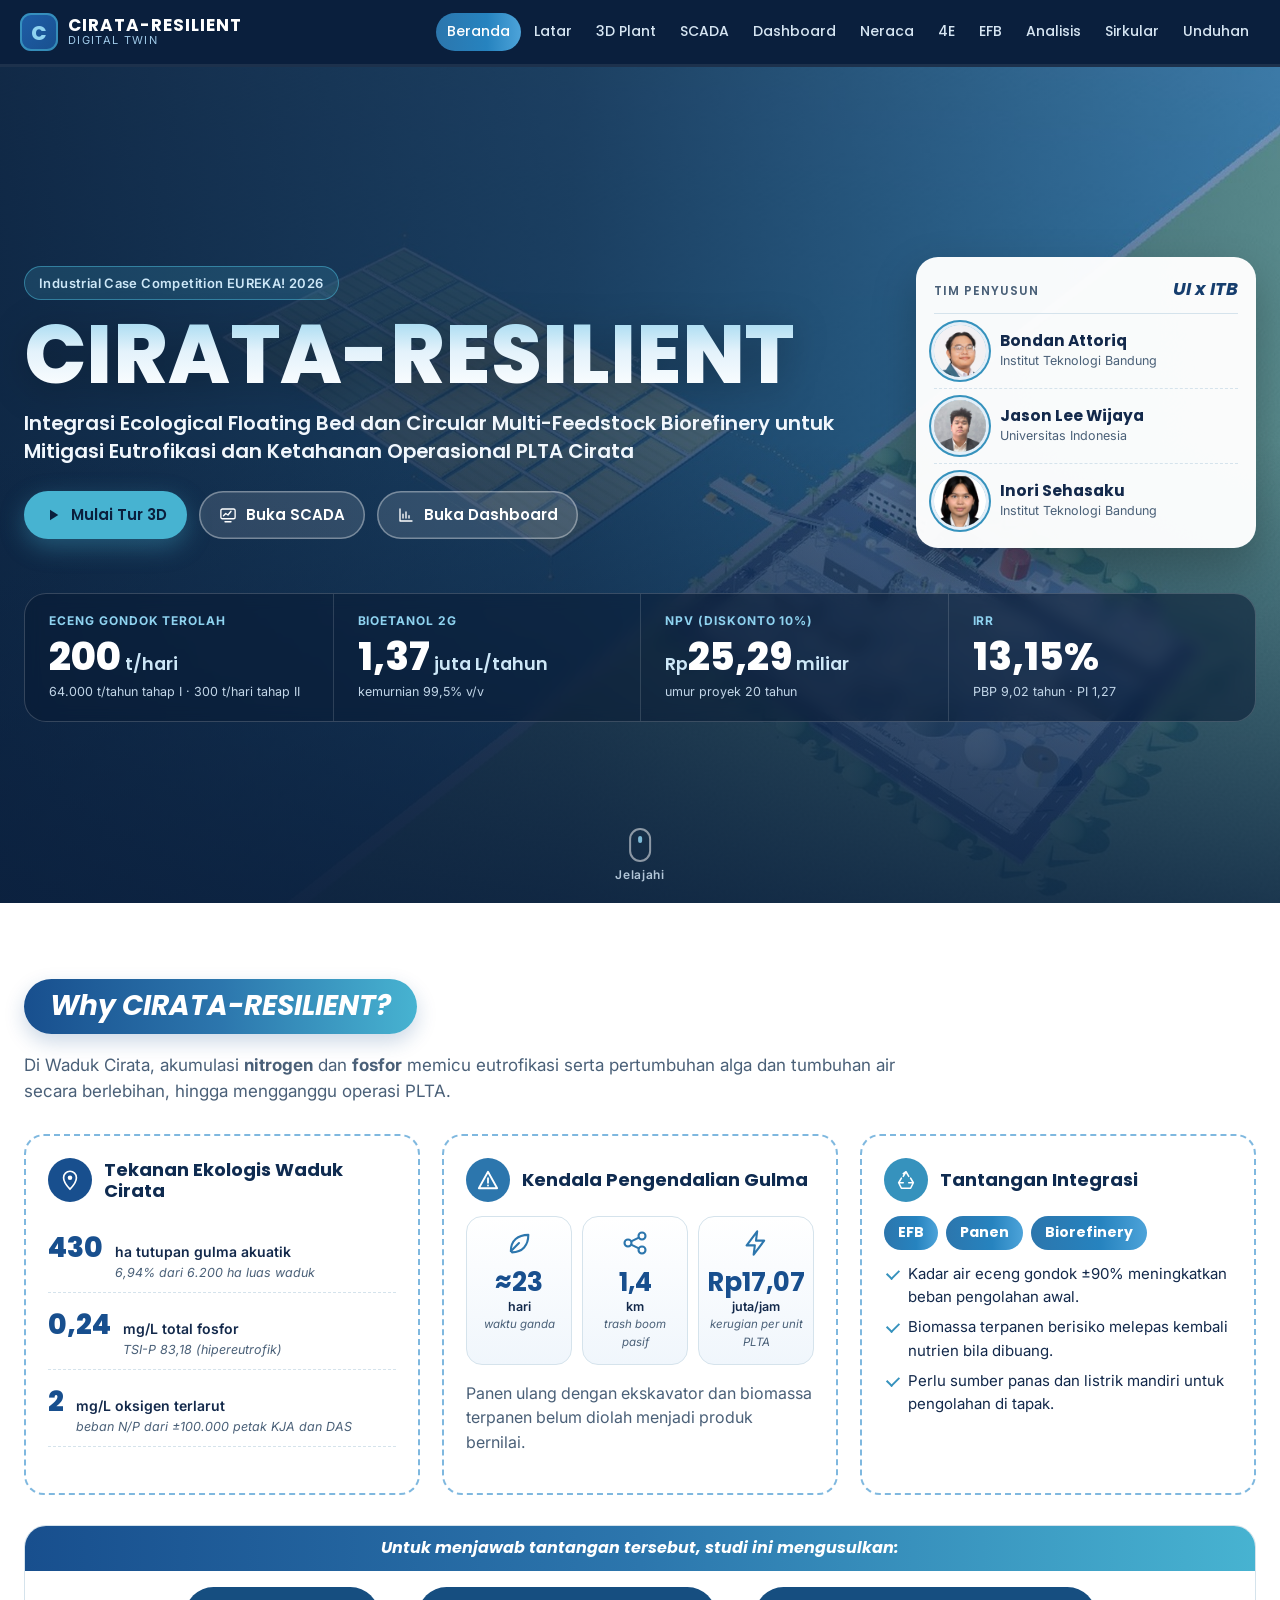
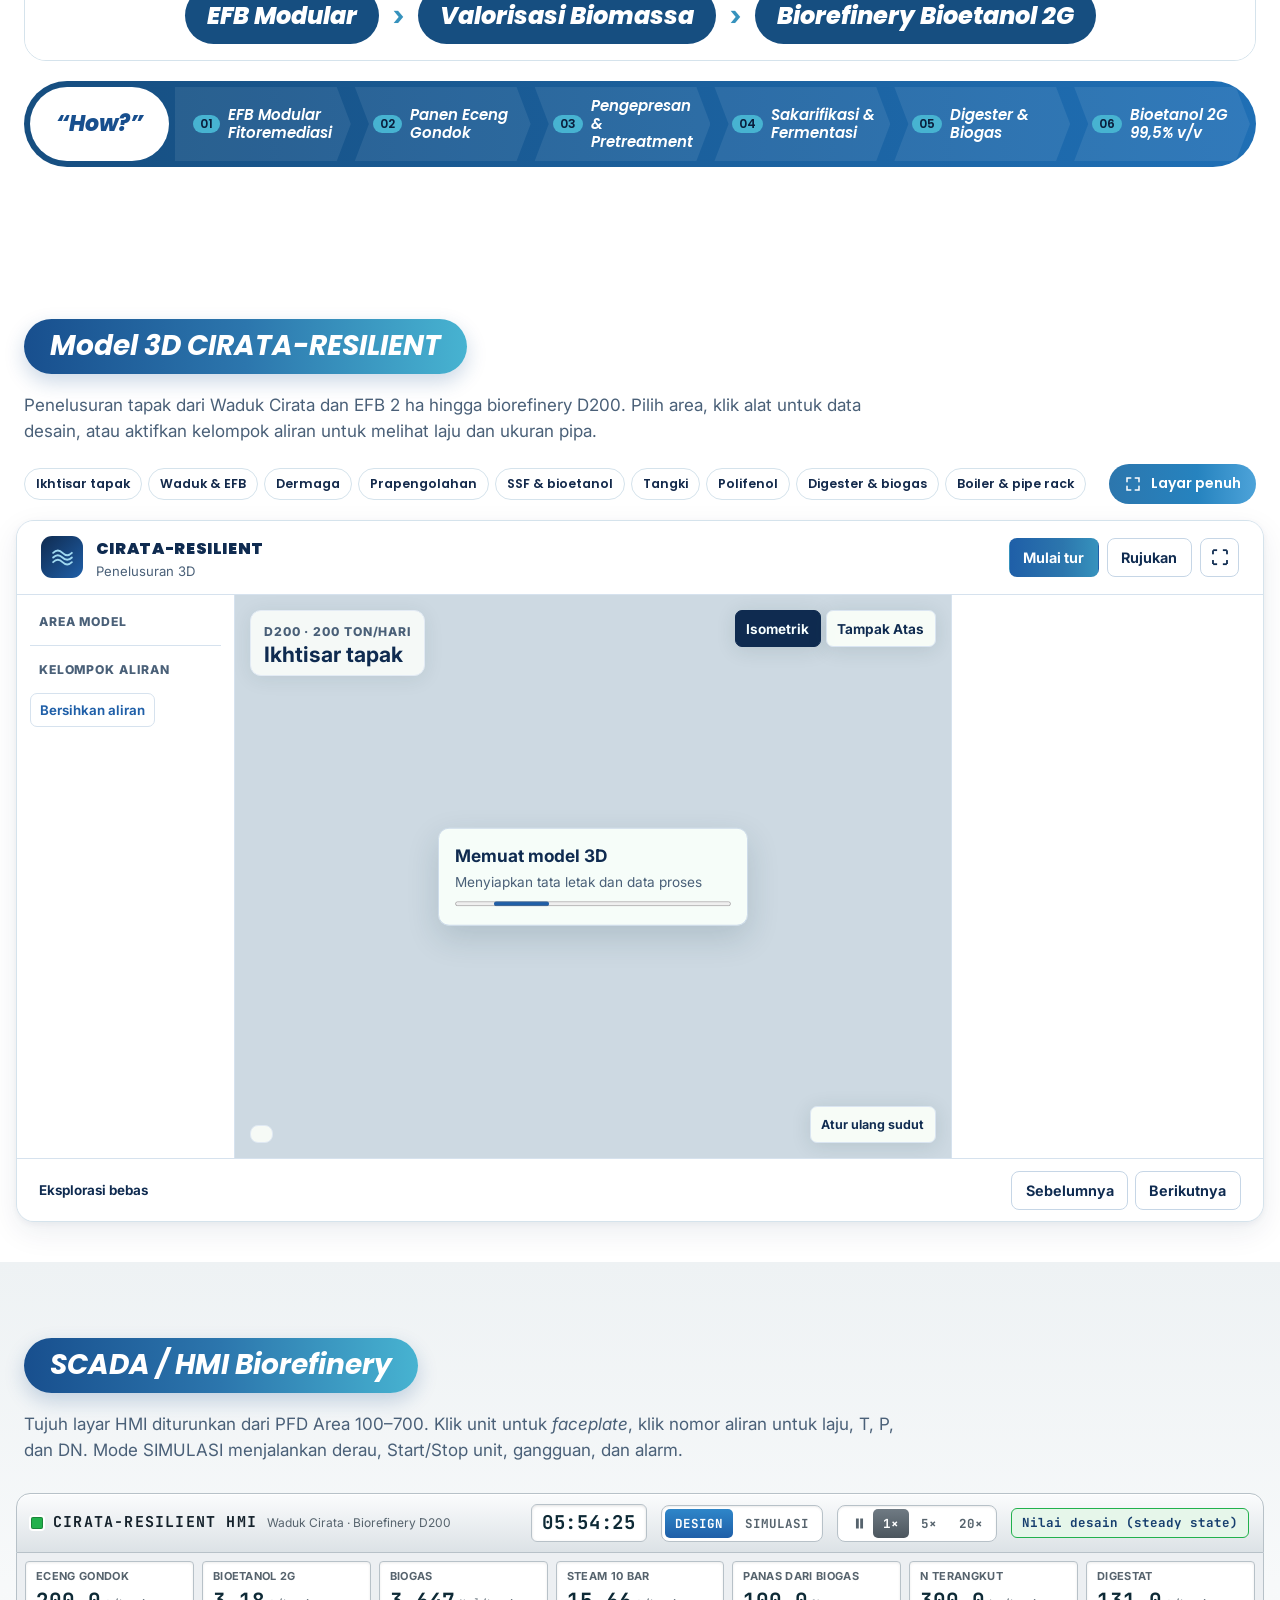
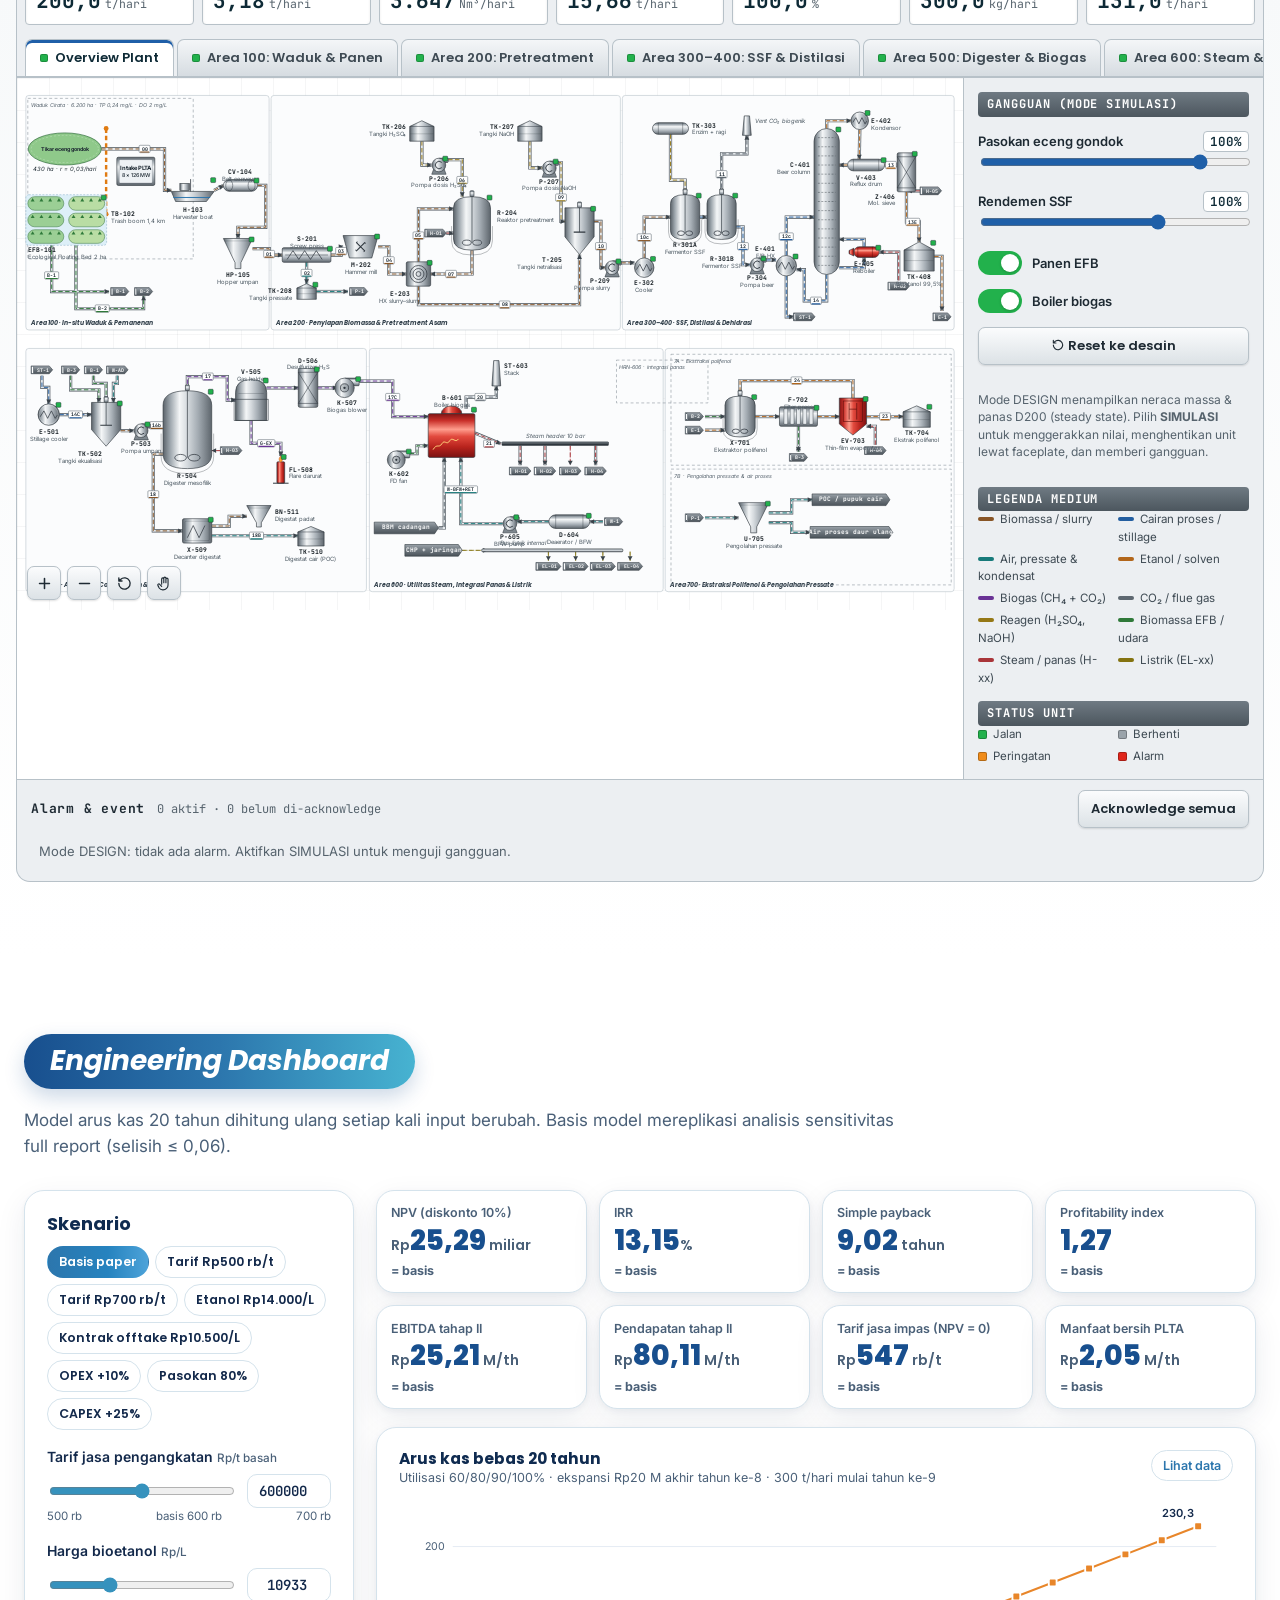
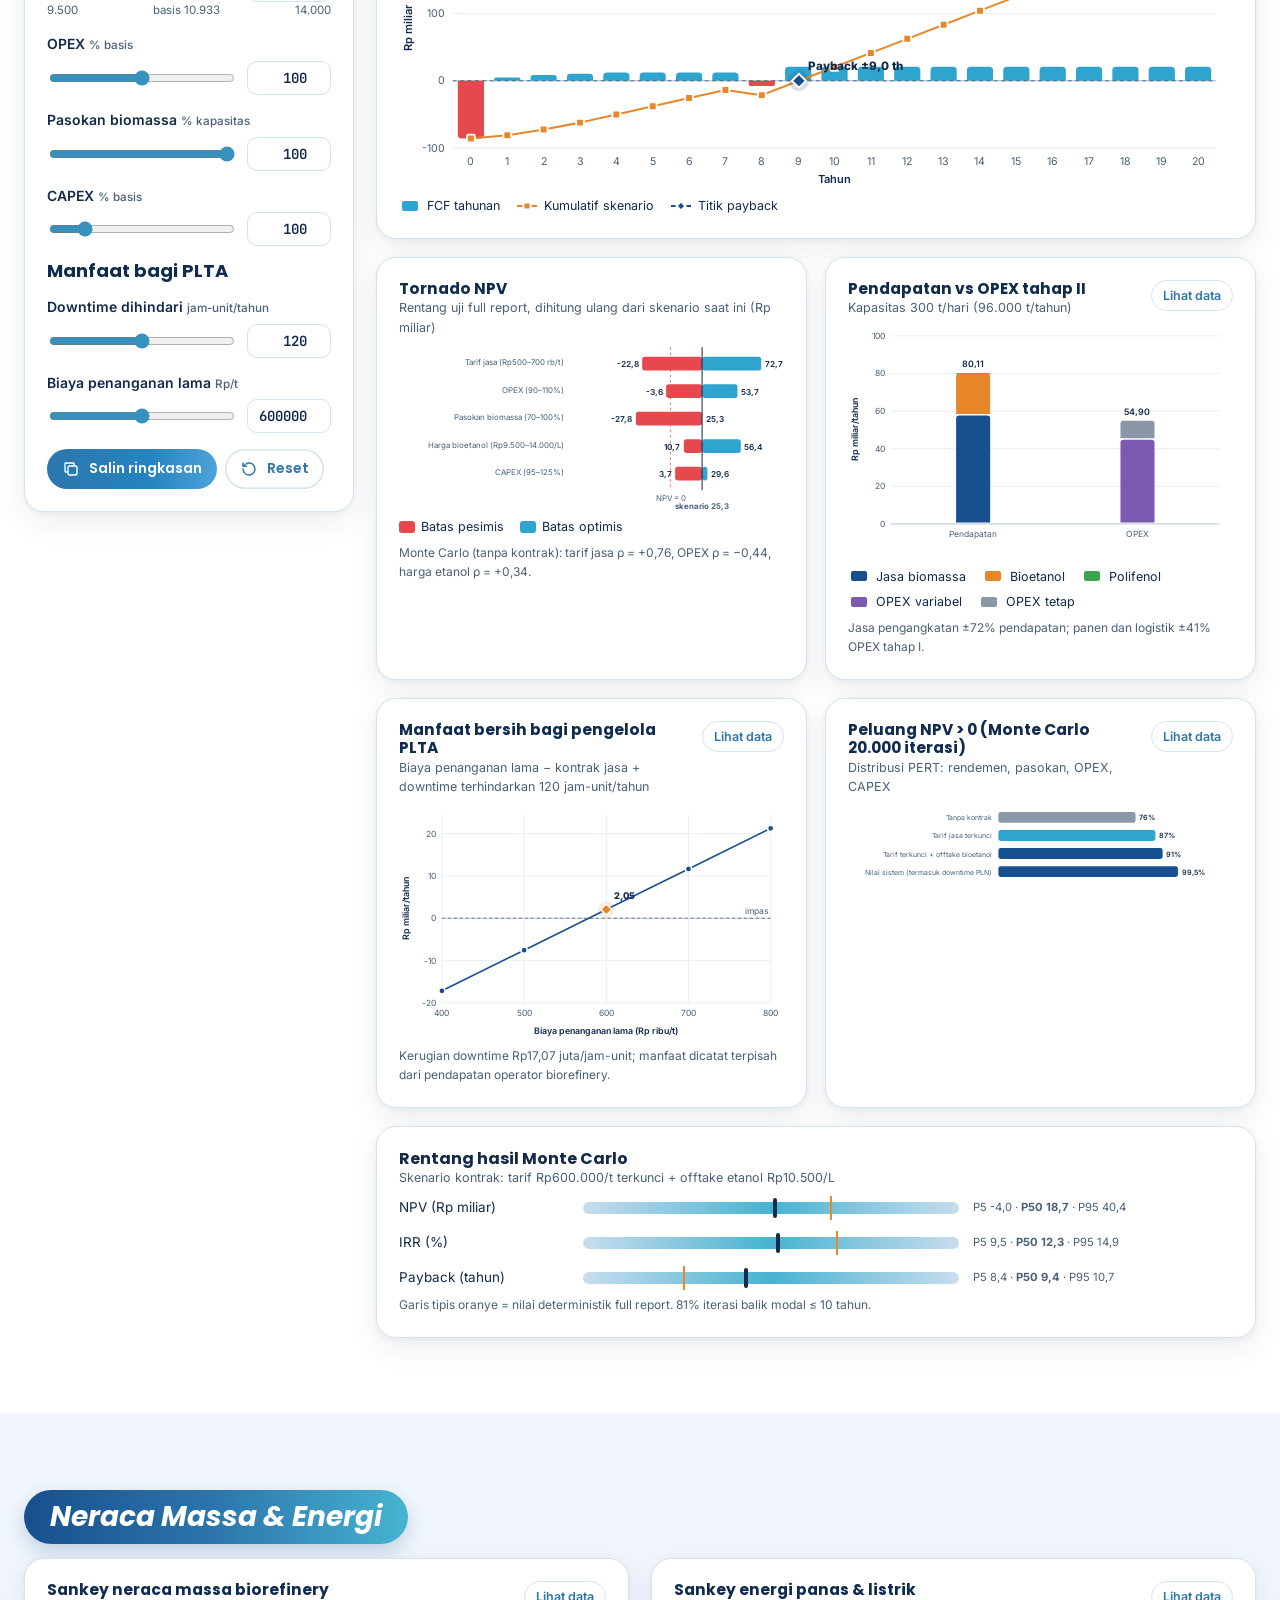
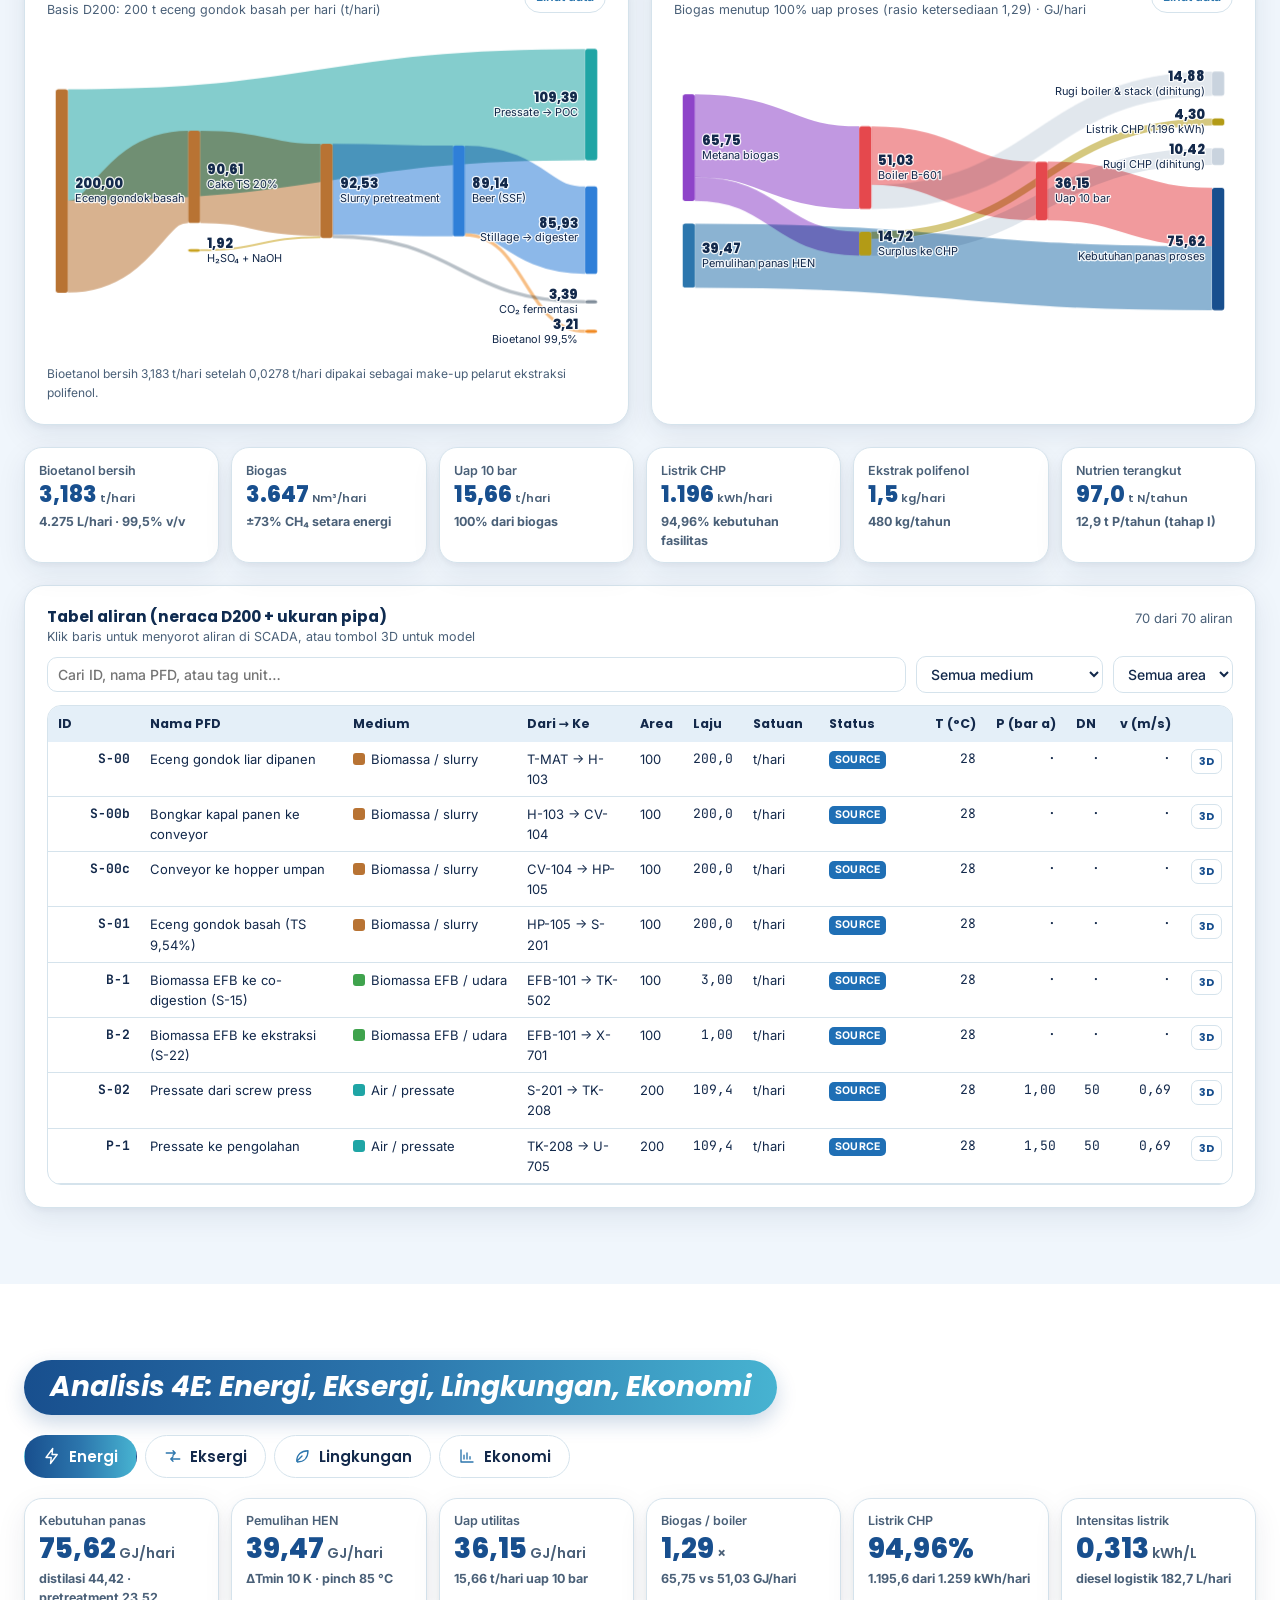
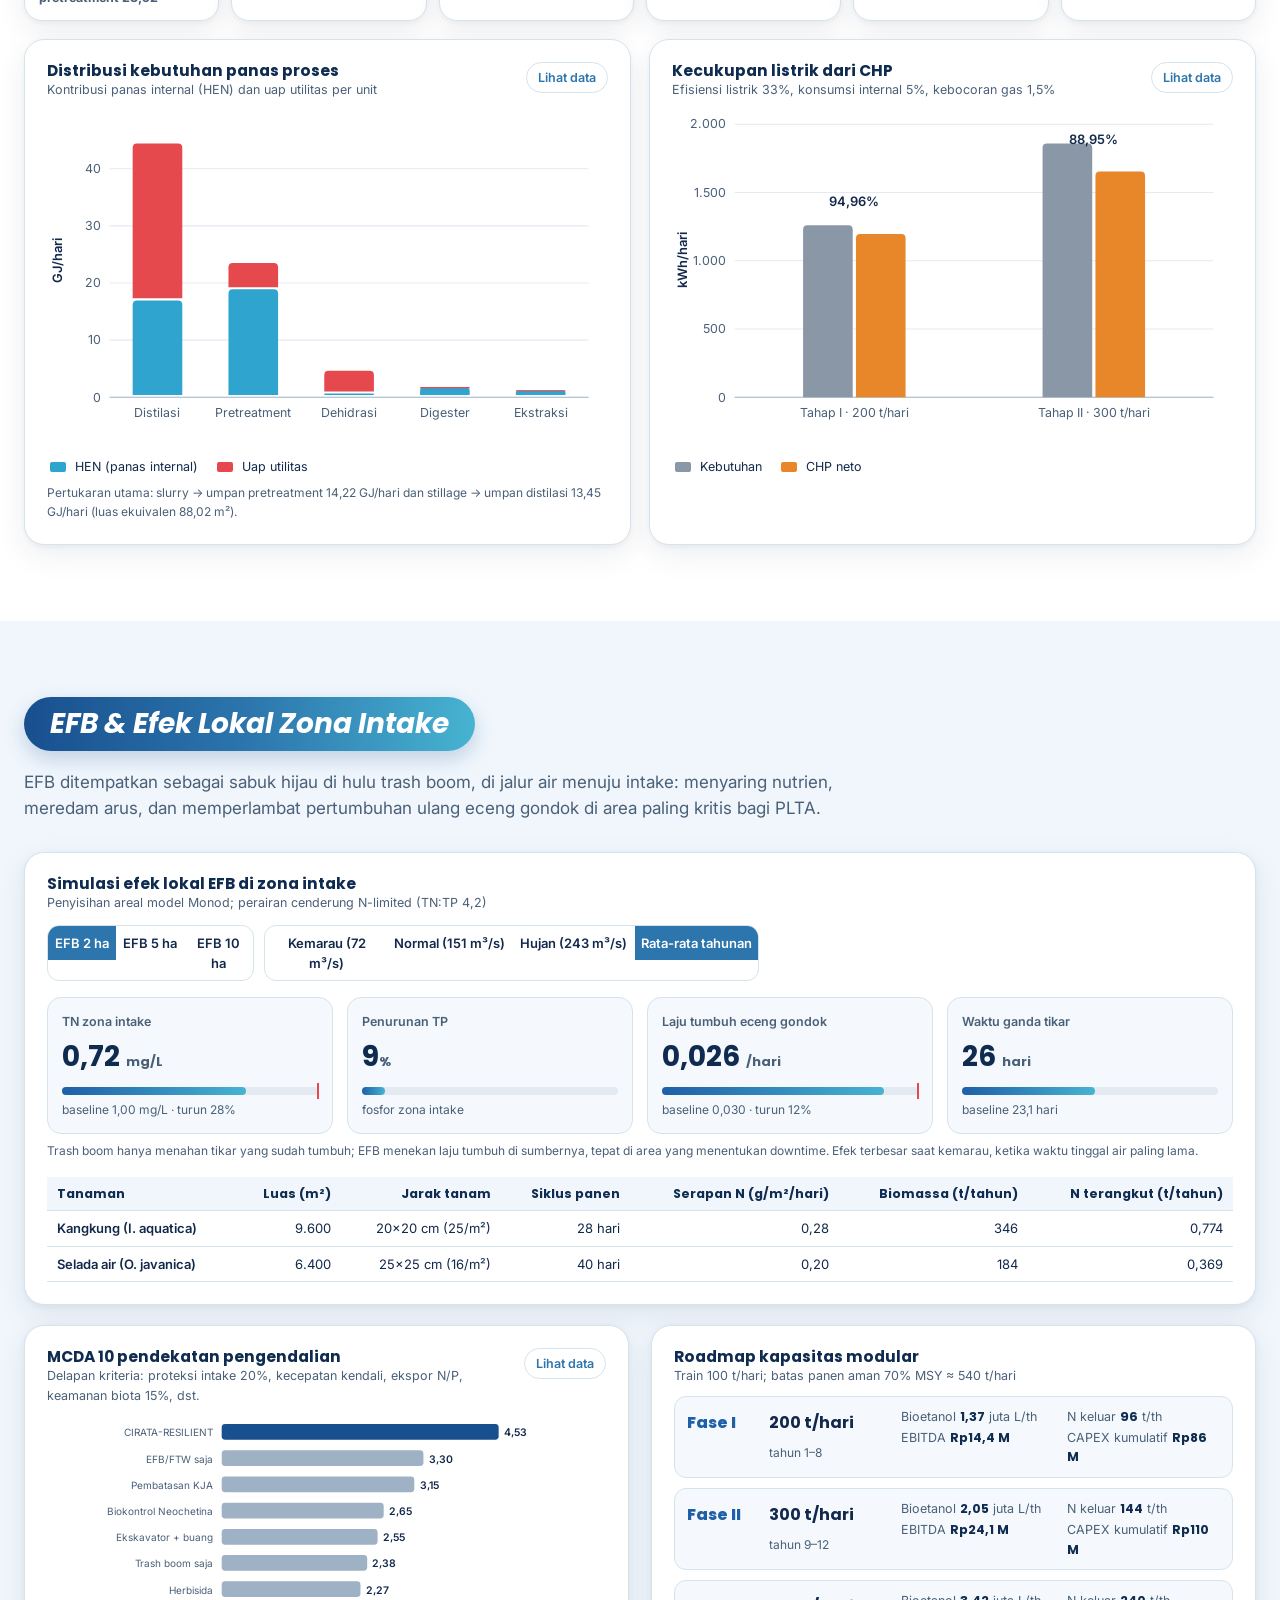
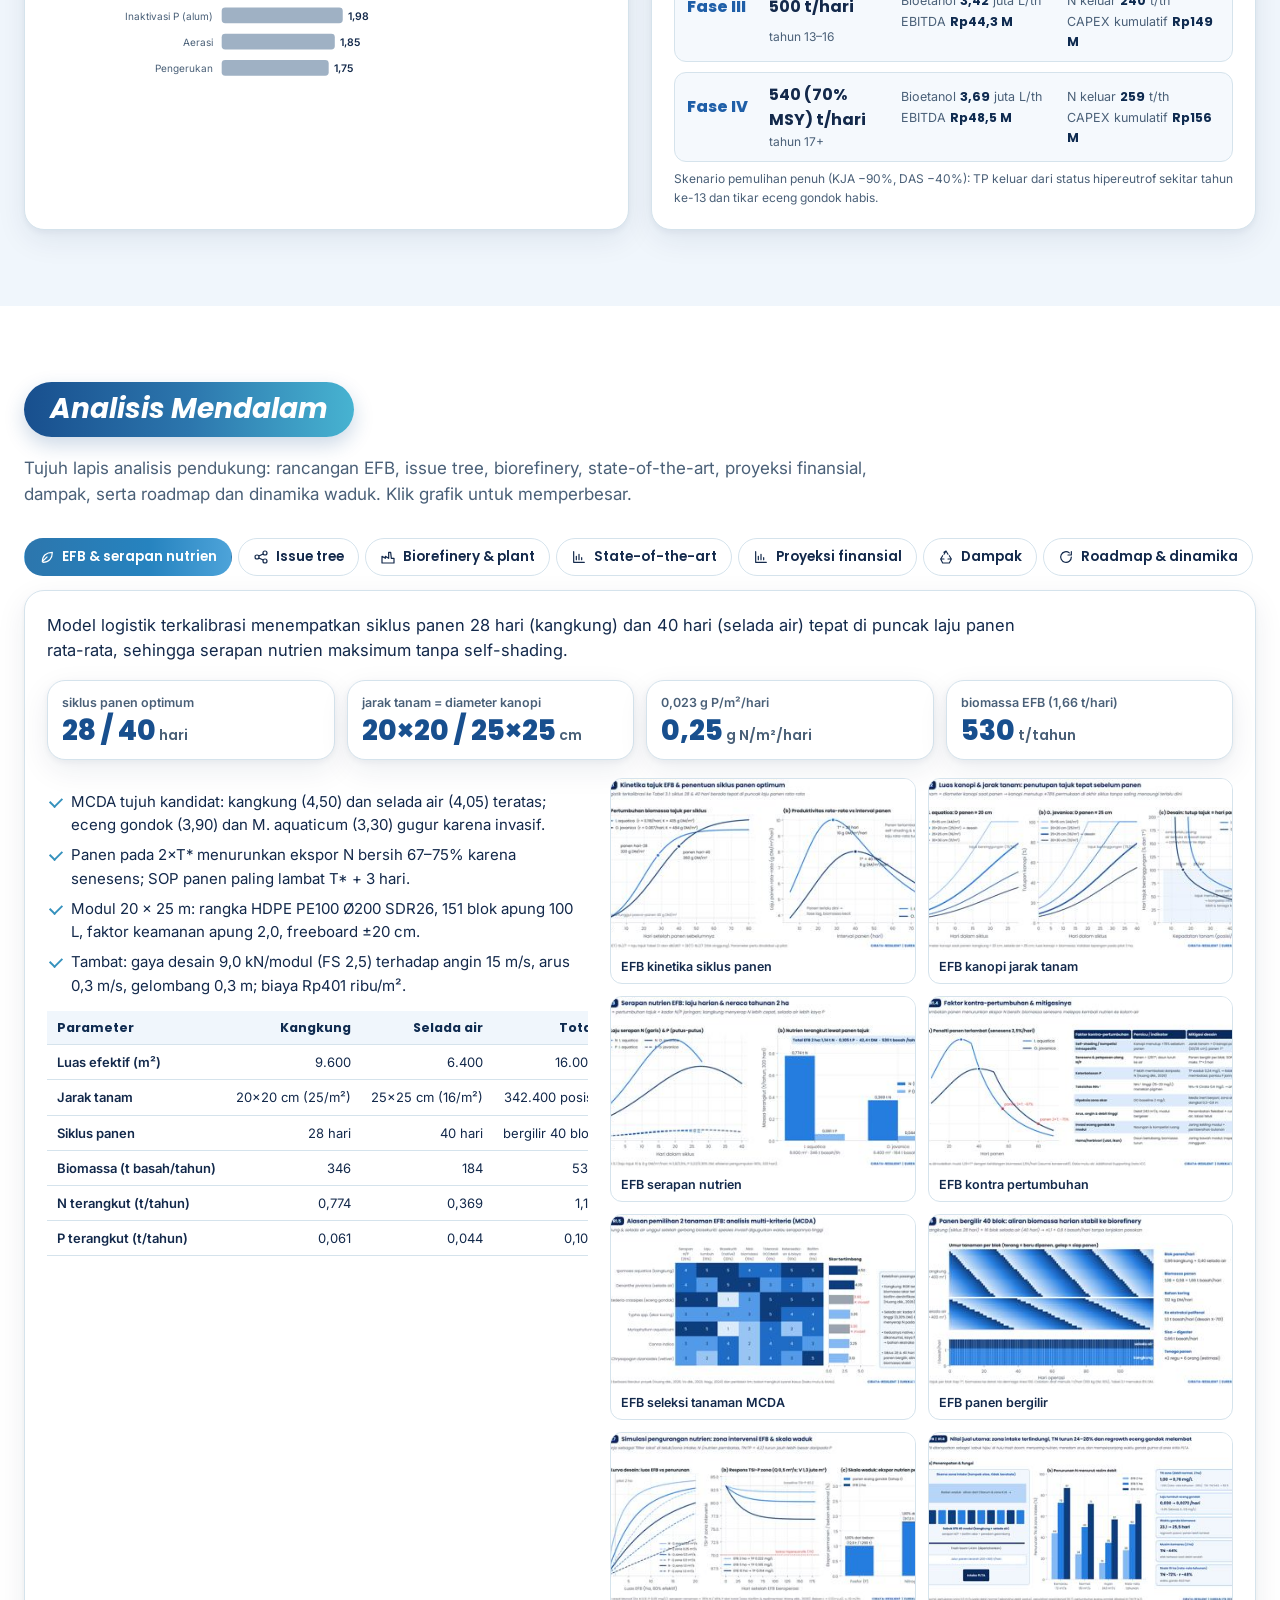
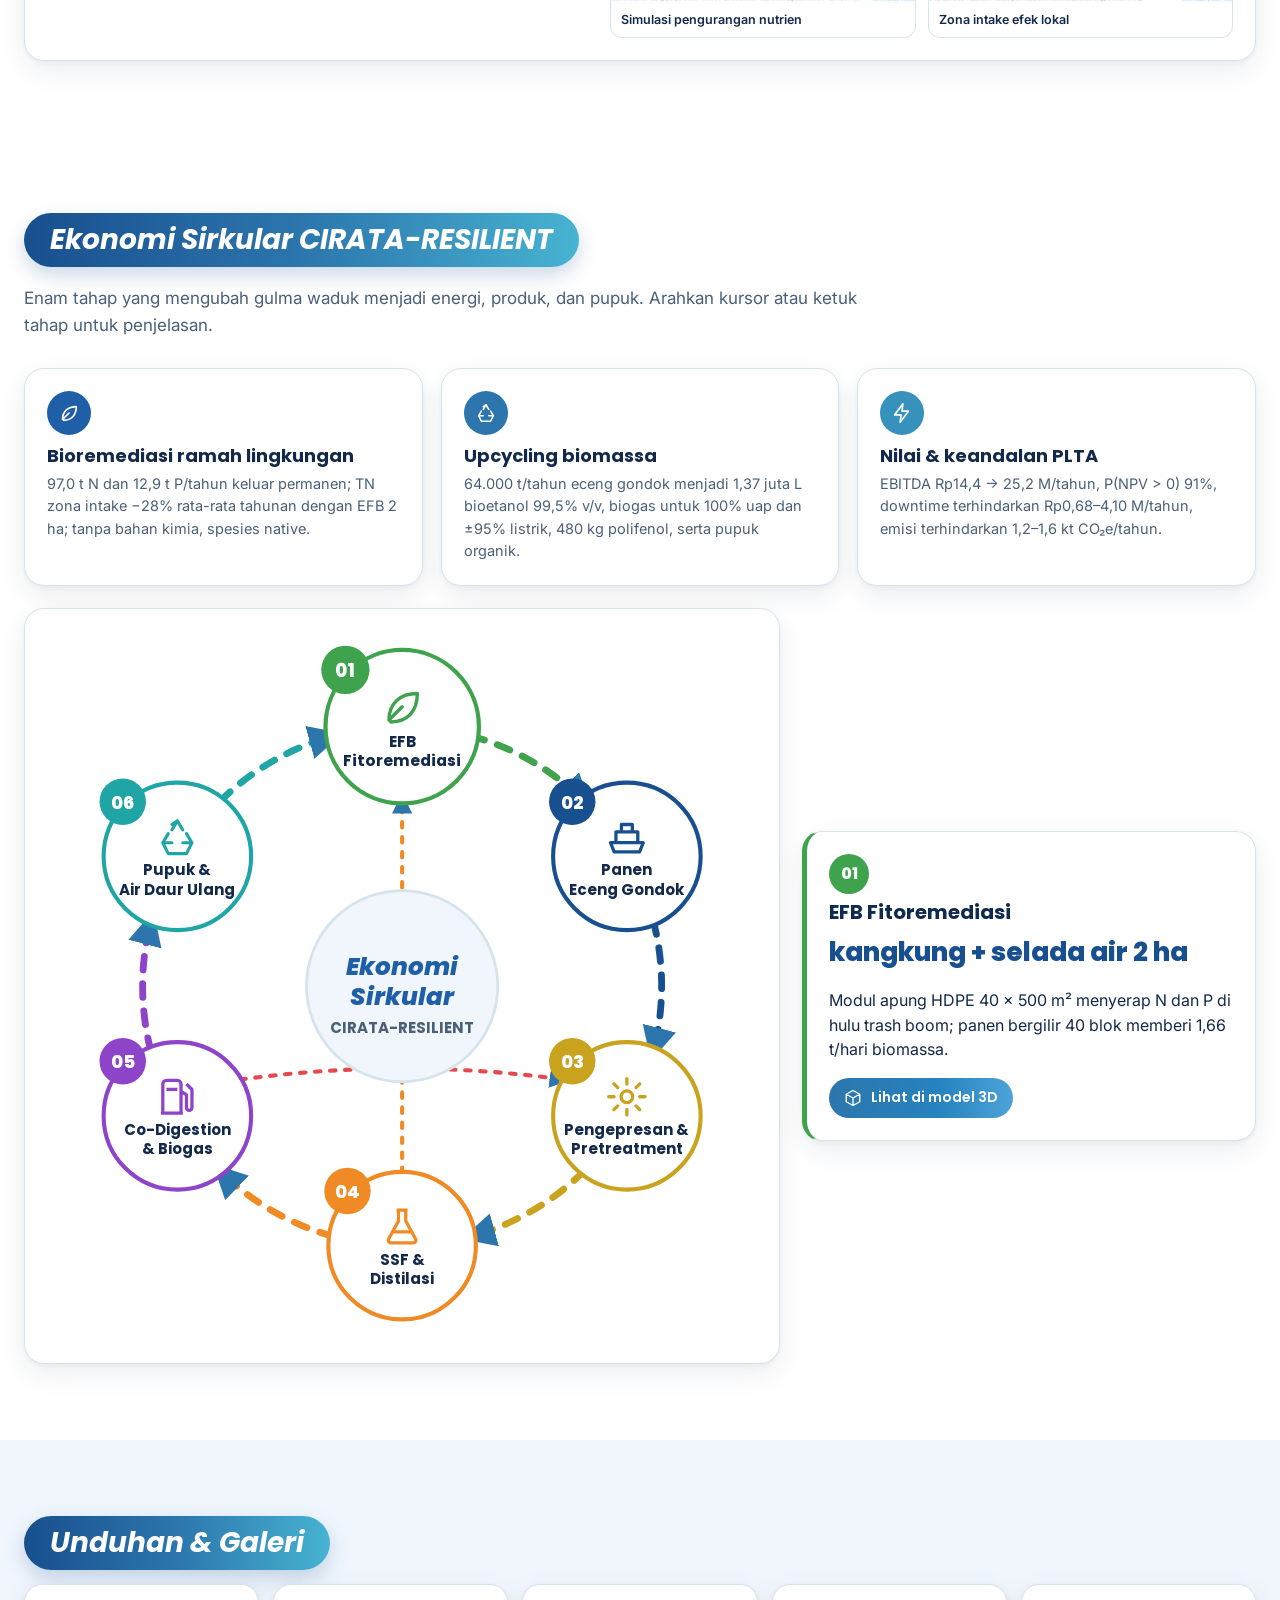
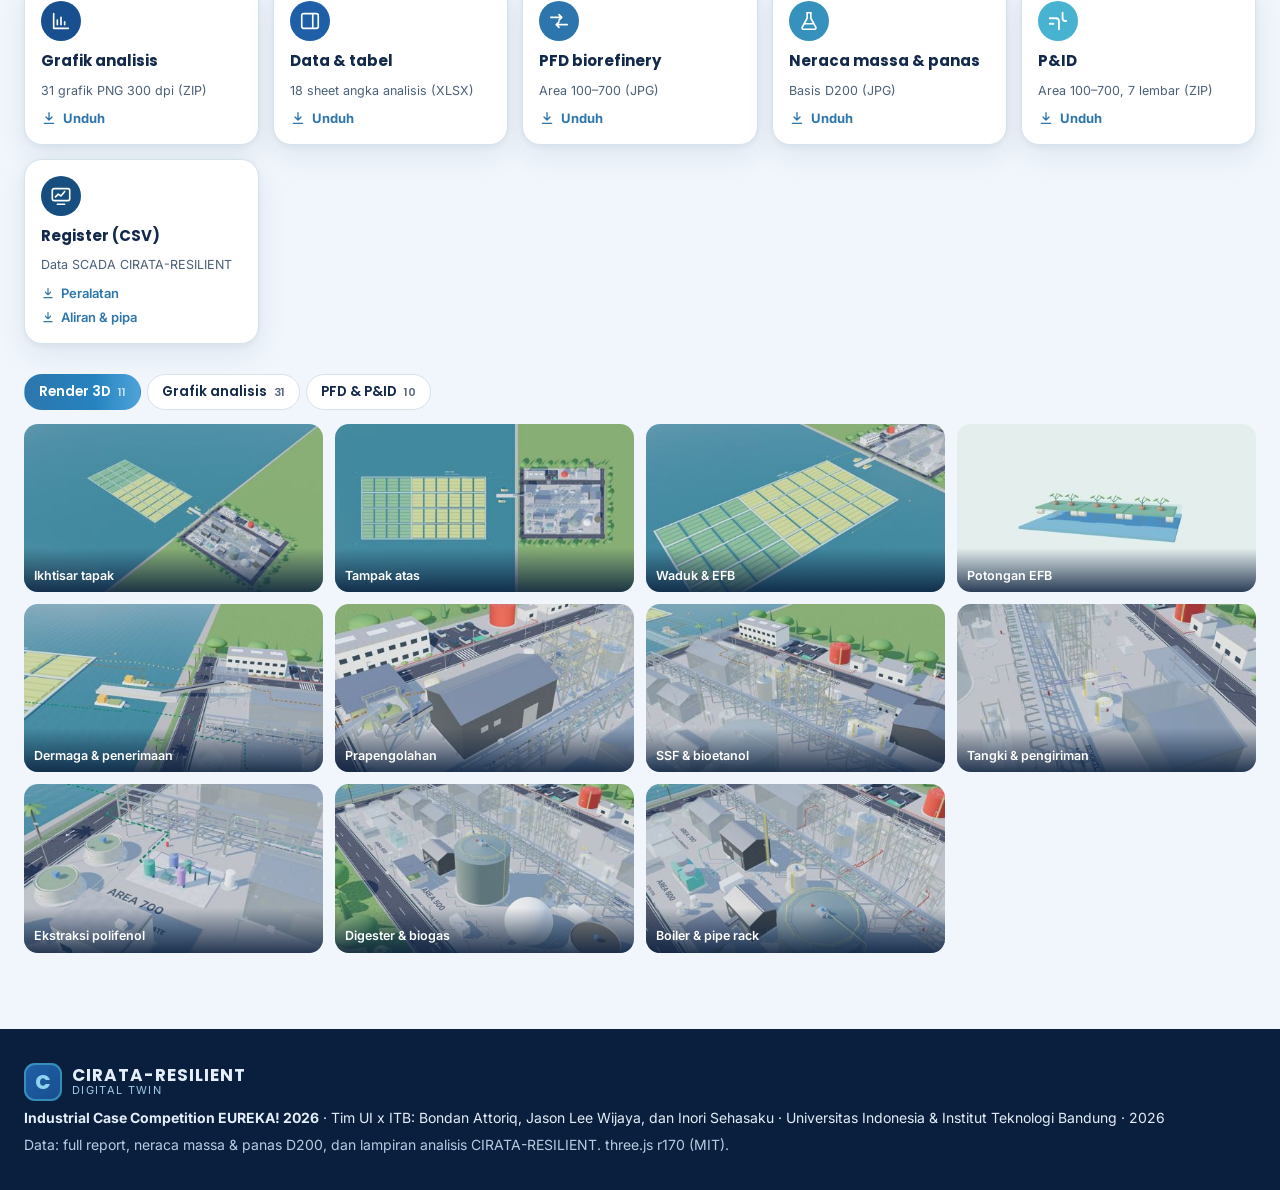
==== commit 8c3b1656: "CIRATA-RESILIENT: section Analisis Mendalam (R1–R7), foto Inori, lightbox bersama Co-Authored-By: Cl" ====
--- a/cirata-site/index.html
+++ b/cirata-site/index.html
@@ -85,7 +85,7 @@
     <button class="nav-burger" id="navBurger" aria-label="Buka menu navigasi" aria-expanded="false" aria-controls="navLinks"><span></span><span></span><span></span></button>
     <nav id="navLinks" class="nav-links" aria-label="Navigasi utama">
       <a href="#beranda">Beranda</a><a href="#latar">Latar</a><a href="#plant3d">3D Plant</a><a href="#scada">SCADA</a><a href="#dashboard">Dashboard</a>
-      <a href="#neraca">Neraca</a><a href="#analisis4e">4E</a><a href="#efb">EFB</a><a href="#sirkular">Sirkular</a><a href="#unduhan">Unduhan</a>
+      <a href="#neraca">Neraca</a><a href="#analisis4e">4E</a><a href="#efb">EFB</a><a href="#analisis">Analisis</a><a href="#sirkular">Sirkular</a><a href="#unduhan">Unduhan</a>
     </nav>
   </div>
   <div class="nav-progress" aria-hidden="true"><i id="scrollBar"></i></div>
@@ -111,7 +111,7 @@
         <ul class="team-row">
           <li><img src="assets/img/team/bondan.jpg" alt="Foto Bondan Attoriq" width="52" height="52"><div><b>Bondan Attoriq</b><span>Institut Teknologi Bandung</span></div></li>
           <li><img src="assets/img/team/jason.jpg" alt="Foto Jason Lee Wijaya" width="52" height="52"><div><b>Jason Lee Wijaya</b><span>Universitas Indonesia</span></div></li>
-          <li><img src="assets/img/team/inori.jpg" alt="Inisial Inori Sehasaku" width="52" height="52"><div><b>Inori Sehasaku</b><span>Institut Teknologi Bandung</span></div></li>
+          <li><img src="assets/img/team/inori.jpg" alt="Foto Inori Sehasaku" width="52" height="52"><div><b>Inori Sehasaku</b><span>Institut Teknologi Bandung</span></div></li>
         </ul>
       </aside>
     </div>
@@ -281,6 +281,15 @@
   </div>
 </section>
 
+<section id="analisis" class="sec">
+  <div class="wrap">
+    <h2 class="sec-pill reveal">Analisis Mendalam</h2>
+    <p class="sec-lead reveal">Tujuh lapis analisis pendukung: rancangan EFB, issue tree, biorefinery, state-of-the-art, proyeksi finansial, dampak, serta roadmap dan dinamika waduk. Klik grafik untuk memperbesar.</p>
+    <div class="an-tabs reveal" id="analisisTabs" role="tablist" aria-label="Topik analisis"></div>
+    <div class="card an-body reveal" id="analisisBody" aria-live="polite"></div>
+  </div>
+</section>
+
 <section id="sirkular" class="sec">
   <div class="wrap">
     <h2 class="sec-pill reveal">Ekonomi Sirkular CIRATA-RESILIENT</h2>
@@ -304,7 +313,7 @@
   <div class="wrap foot-in">
     <div class="brand"><span class="logo-mark" aria-hidden="true"><span>C</span></span><span class="brand-t"><b>CIRATA-RESILIENT</b><small>Digital Twin</small></span></div>
     <p><b>Industrial Case Competition EUREKA! 2026</b> · Tim UI x ITB: Bondan Attoriq, Jason Lee Wijaya, dan Inori Sehasaku · Universitas Indonesia &amp; Institut Teknologi Bandung · 2026</p>
-    <p class="muted-l">Data: full report, neraca massa &amp; panas D200, dan paket revisi visual CIRATA-RESILIENT. three.js r170 (MIT).</p>
+    <p class="muted-l">Data: full report, neraca massa &amp; panas D200, dan lampiran analisis CIRATA-RESILIENT. three.js r170 (MIT).</p>
   </div>
 </footer>
 
--- a/cirata-site/assets/css/style.css
+++ b/cirata-site/assets/css/style.css
@@ -769,3 +769,21 @@
 .mc-row small{color:var(--muted)}
 @media (max-width:1023px){.efb-out{grid-template-columns:repeat(2,minmax(0,1fr))}.pillars{grid-template-columns:1fr}.mc-row{grid-template-columns:1fr}.rm li{grid-template-columns:70px 1fr}.rm-k{grid-column:1/-1;grid-row:auto}}
 @media (max-width:767px){.v3-frame{height:76vh;padding:0 8px}.v3-poster{inset:0 8px}}
+
+/* ---------- analisis mendalam */
+.an-tabs{display:flex;gap:6px;flex-wrap:wrap;margin-bottom:14px}
+.an-tabs button{display:inline-flex;align-items:center;gap:7px;border:1.5px solid var(--line);background:#fff;border-radius:999px;font:600 13.5px var(--f-head);padding:8px 14px;color:var(--ink)}
+.an-tabs button svg{width:16px;height:16px}.an-tabs button[aria-selected=true]{background:var(--g-chip);color:#fff;border-color:transparent}
+.an-lead{font-size:16.5px;margin:0 0 16px;color:var(--ink);max-width:980px}
+.an-kpi{grid-template-columns:repeat(4,minmax(0,1fr))!important;margin-bottom:18px}
+.an-cards{display:grid;grid-template-columns:repeat(3,minmax(0,1fr));gap:14px;margin-bottom:18px}
+.an-cards h4{font-family:var(--f-head);color:#1F5FA8;margin:0 0 6px}.an-cards p{margin:0 0 10px;font-size:14px;color:var(--muted)}
+.an-mod{display:flex;gap:8px;font-size:13px;margin-top:4px}.an-mod span{min-width:44px;color:var(--muted);font-weight:600}
+.an-grid{display:grid;grid-template-columns:minmax(0,1fr) minmax(0,1.15fr);gap:22px;align-items:start}
+.an-tbl{margin-top:14px;overflow-x:auto}
+.an-figs{display:grid;grid-template-columns:repeat(2,minmax(0,1fr));gap:12px}
+.an-figs button{border:1px solid var(--line);background:#fff;border-radius:12px;padding:0;overflow:hidden;text-align:left;cursor:zoom-in;transition:transform .2s,box-shadow .2s}
+.an-figs button:hover{transform:translateY(-2px);box-shadow:var(--sh)}.an-figs img{width:100%;height:auto;aspect-ratio:16/9;object-fit:cover}
+.an-figs span{display:block;padding:7px 10px;font-size:12.5px;font-weight:600;color:var(--ink)}
+@media (max-width:1023px){.an-grid,.an-cards{grid-template-columns:1fr}.an-kpi{grid-template-columns:repeat(2,minmax(0,1fr))!important}}
+@media (max-width:1180px){.nav-links a{padding:8px 8px;font-size:13px}}
